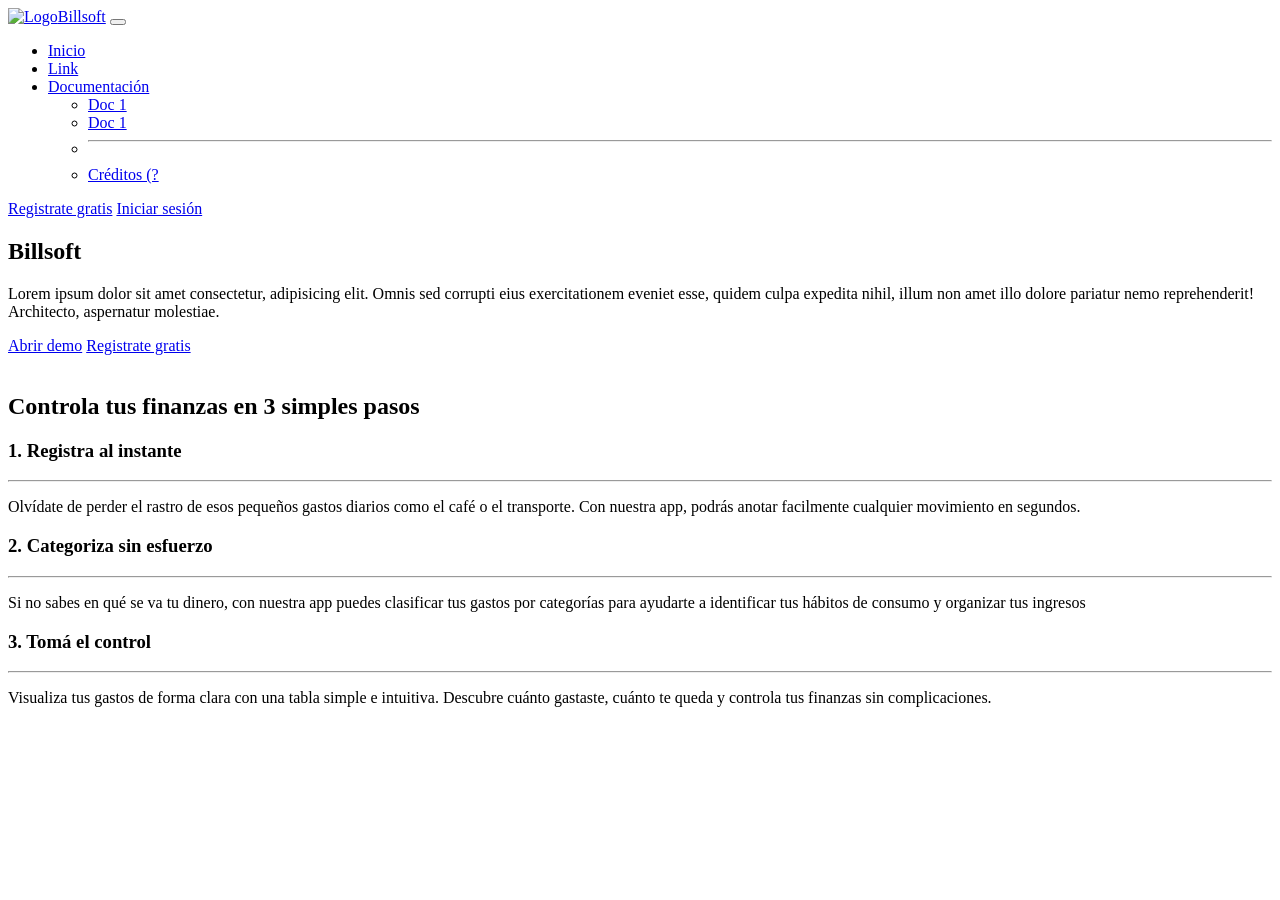
==== index.html @ e189193d "Botones funcionales" ====
<!DOCTYPE html>
<html lang="es">
<head>
    <meta charset="UTF-8">
    <meta name="viewport" content="width=device-width, initial-scale=1.0">
    <title>Inicio | Billsoft</title>

    <!-- Bootstrap 5 | tema lux -->
    <link href="assets/css/lux(BS5_theme)_bootstrap.min.css" rel="stylesheet">
   <!-- CSS custom -->
    <link rel="stylesheet" href="assets/css/styles_main.css">

</head>
<body>

<nav class="navbar navbar-expand-lg bg-body-tertiary shadow fixed-top">
  <div class="container-fluid">
    <a class="navbar-brand" href="#"><img src="assets/img/index/logo.gif" alt="Logo" width="30" height="24" class="d-inline-block align-text-top me-3">Billsoft</a>
    <button class="navbar-toggler" type="button" data-bs-toggle="collapse" data-bs-target="#navbarSupportedContent" aria-controls="navbarSupportedContent" aria-expanded="false" aria-label="Toggle navigation">
      <span class="navbar-toggler-icon"></span>
    </button>
    
    <div class="collapse navbar-collapse" id="navbarSupportedContent">
      <ul class="navbar-nav me-auto mb-2 mb-lg-0">
        <li class="nav-item">
          <a class="nav-link active" aria-current="page" href="#inicio">Inicio</a>
        </li>
        <li class="nav-item">
          <a class="nav-link" href="#">Link</a>
        </li>
        <li class="nav-item dropdown">
          <a class="nav-link dropdown-toggle" href="#" role="button" data-bs-toggle="dropdown" aria-expanded="false">
            Documentación
          </a>
          <ul class="dropdown-menu">
            <li><a class="dropdown-item" href="#">Doc 1</a></li>
            <li><a class="dropdown-item" href="#">Doc 1</a></li>
            <li><hr class="dropdown-divider"></li>
            <li><a class="dropdown-item" href="#">Créditos (?</a></li>
          </ul>
        </li>
      </ul>
      
      <!-- Botones registrarse e iniciar sesion -->
      <div class="d-flex mt-3 mt-lg-0">
        <a class="btn btn-outline-success me-2" type="button" href="seccion/registro.html">Registrate gratis</a>
        <a class="btn btn-sm btn-outline-secondary" type="button" href="seccion/login.html">Iniciar sesión</a>
      </div>
      
    </div>
  </div>
</nav>

<main>
  <section id="inicio" class="hero-section bg-dark text-light pt-5">
    <div class="container-fluid">
  
      <div class="row align-items-center d-flex flex-wrap-reverse pt-5 px-5">
        <div id="texto_hero" class="display-6 col-lg-7 my-5 pe-3 text-lg-start">
            
            <!-- Titulo y descripcion Hero -->
            <h1 class="text-light">Billsoft</h1>
            <p class="fs-4">Lorem ipsum dolor sit amet consectetur, adipisicing elit. Omnis sed corrupti eius exercitationem eveniet esse, quidem culpa expedita nihil, illum non amet illo dolore pariatur nemo reprehenderit! Architecto, aspernatur molestiae.</p>
            
            <!-- Botones call to action -->
            <div id="botones_call2action" class="d-flex flex-wrap justify-content-center justify-content-lg-start gap-3 mt-4">
            <a href="seccion/IngresoGasto.html" class="btn bg-light p-3">Abrir demo</a>
            <a href="seccion/registro.html" class="btn bg-light p-3">Registrate gratis</a>
            </div>
        </div>
        <div id="logo_Billsoft_hero" class="col-12 col-lg-5 d-flex justify-content-center my-5">
        <img class="overflow-hidden"src="assets/img/index/Hug Noelle.gif" alt="">
        </div>
      </div>
    </div>
  </section>

<!-- Tarjetas 3 simplas pasos -->
<section id="3_simples_pasos">
  <div class="container-xxl">
    <div class="row justify-content-center p-3 gy-4">
      <div class="col-12 text-center mt-5">
        <h2>Controla tus finanzas en 3 simples pasos</h2>
      </div>

      <!-- Paso 1 -->
      <div class="col-12 col-sm-6 col-lg-4">
        <div class="card shadow-lg h-100">
          <div class="card-body">
            <h3 class="card-title fs-4">1. Registra al instante</h3>
            <hr class="border-2 mx-4 my-3">
            <p class="card-text px-4">Olvídate de perder el rastro de esos pequeños gastos diarios como el café o el transporte.
              Con nuestra app, podrás anotar facilmente cualquier movimiento en segundos.</p>
          </div>
        </div>
      </div>

      <!-- Paso 2 -->
      <div class="col-12 col-sm-6 col-lg-4">
        <div class="card shadow-lg h-100">
          <div class="card-body">
            <h3 class="card-title fs-4">2. Categoriza sin esfuerzo</h3>
            <hr class="border-2 mx-4 my-3">
            <p class="card-text px-4">Si no sabes en qué se va tu dinero, con nuestra app puedes clasificar tus gastos por
              categorías para ayudarte a identificar tus hábitos de consumo y organizar tus ingresos</p>
          </div>
        </div>
      </div>

      <!-- Paso 3 -->
      <div class="col-12 col-sm-6 col-lg-4">
        <div class="card shadow-lg h-100">
          <div class="card-body">
            <h3 class="card-title fs-4">3. Tomá el control</h3>
            <hr class="border-2 mx-4 my-3">
            <p class="card-text px-4">Visualiza tus gastos de forma clara con una tabla simple e intuitiva. 
              Descubre cuánto gastaste, cuánto te queda y controla tus finanzas sin complicaciones.</p>
          </div>
        </div>
      </div>

    </div>
  </div>
</section>

</main>
<script src="https://cdn.jsdelivr.net/npm/bootstrap@5.3.8/dist/js/bootstrap.bundle.min.js" integrity="sha384-FKyoEForCGlyvwx9Hj09JcYn3nv7wiPVlz7YYwJrWVcXK/BmnVDxM+D2scQbITxI" crossorigin="anonymous"></script>
</body>
</html>
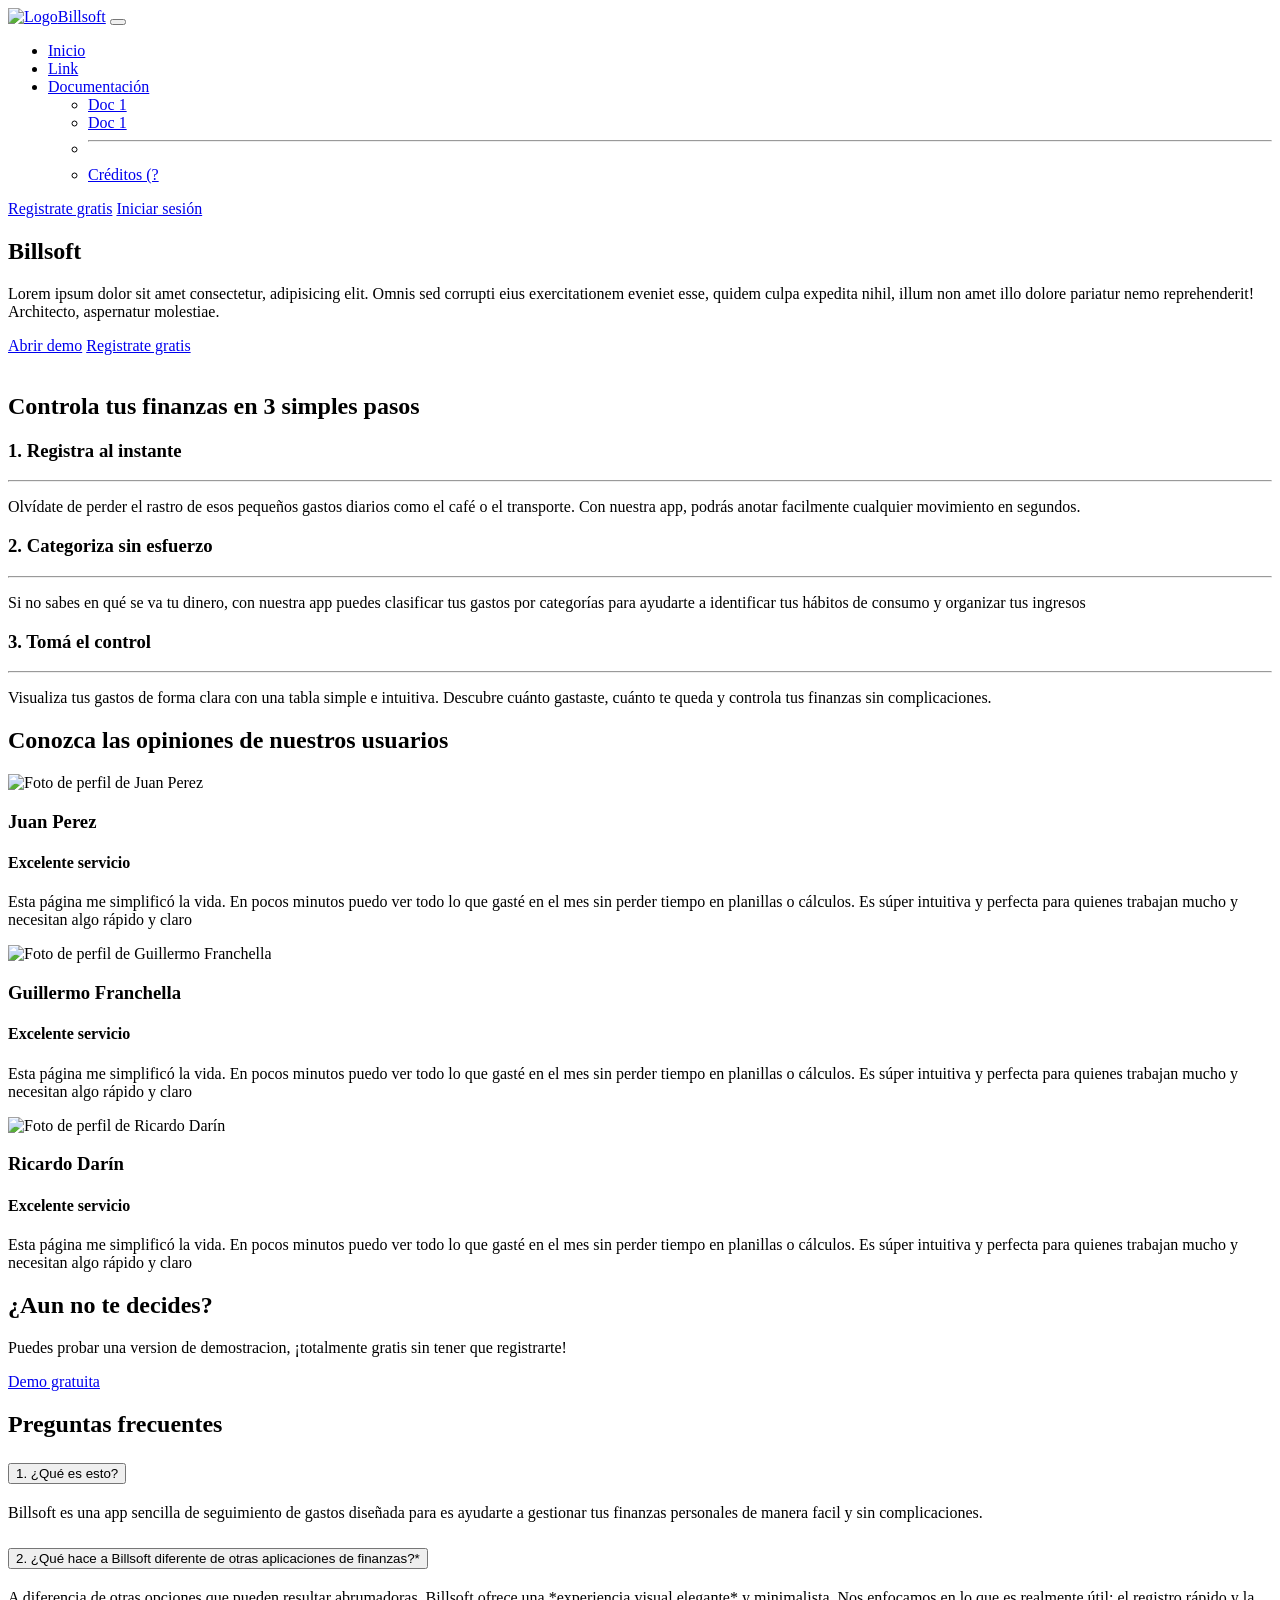
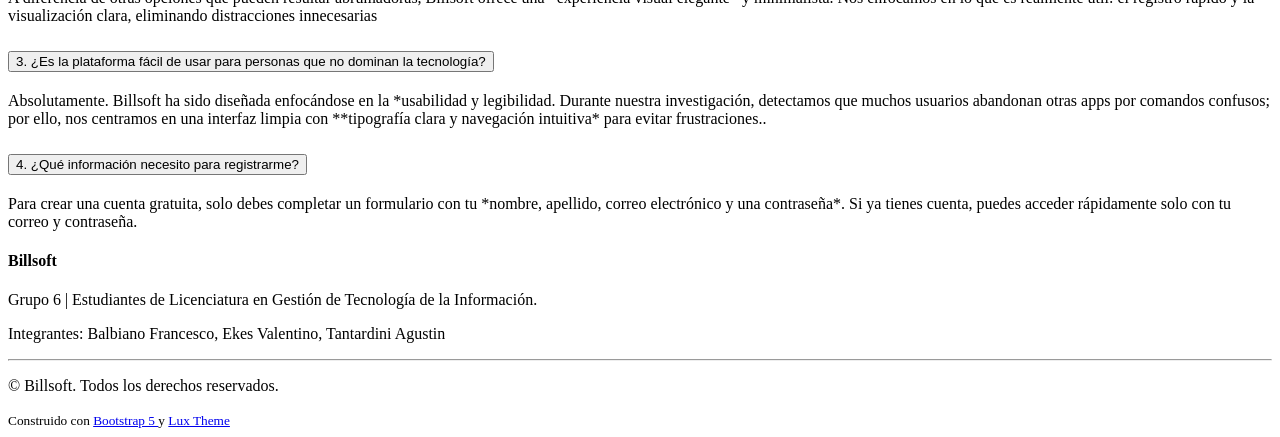
==== commit ef563caf: "faq y footer" ====
--- a/index.html
+++ b/index.html
@@ -13,13 +13,13 @@
 </head>
 <body>
 
-<nav class="navbar navbar-expand-lg bg-body-tertiary shadow fixed-top">
+<nav class="navbar navbar-expand-lg py-2 bg-body-tertiary shadow fixed-top bg-dark" data-bs-theme="dark">
   <div class="container-fluid">
-    <a class="navbar-brand" href="#"><img src="assets/img/index/logo.gif" alt="Logo" width="30" height="24" class="d-inline-block align-text-top me-3">Billsoft</a>
+    <a class="navbar-brand d-flex align-items-center" href="#"><img src="assets/img/index/logo.svg" alt="Logo" width="50" height="50" class="d-inline-block align-text-top me-3">Billsoft</a>
+
     <button class="navbar-toggler" type="button" data-bs-toggle="collapse" data-bs-target="#navbarSupportedContent" aria-controls="navbarSupportedContent" aria-expanded="false" aria-label="Toggle navigation">
       <span class="navbar-toggler-icon"></span>
     </button>
-    
     <div class="collapse navbar-collapse" id="navbarSupportedContent">
       <ul class="navbar-nav me-auto mb-2 mb-lg-0">
         <li class="nav-item">
@@ -69,7 +69,7 @@
             </div>
         </div>
         <div id="logo_Billsoft_hero" class="col-12 col-lg-5 d-flex justify-content-center my-5">
-        <img class="overflow-hidden"src="assets/img/index/Hug Noelle.gif" alt="">
+        <img class="overflow-hidden" style="width: 300px; max-width: 100%;"src="assets/img/index/logo.svg" alt="">
         </div>
       </div>
     </div>
@@ -123,7 +123,249 @@
   </div>
 </section>
 
+<!-- RESEÑAS -->
+<section id="reseñas">
+<div
+  class="container-fluid my-5"
+>
+ <div class="row mb-4">
+    <div class="col-12 text-center">
+      <h2>Conozca las opiniones de nuestros usuarios</h2>
+    </div>
+  </div>
+    
+  <div class="row g-4 justify-content-center">
+
+
+    <article class="col-12 col-sm-4 col-lg-3">
+      <div class="card shadow h-100">
+      <header class="card-header d-flex align-items-center">
+        <img class="card-img overflow-hidden rounded-circle" style="width: 4rem;" src="assets/img/index/reviews/juan_perez.avif" alt="Foto de perfil de Juan Perez">
+        
+        <div class="d-flex flex-column ms-3">
+        <h3 class="fs-4 fw-bold ">Juan Perez</h3>
+        <span class="d-flex gap-1"><i class="bi bi-star-fill"></i><i class="bi bi-star-fill"></i><i class="bi bi-star-fill"></i><i class="bi bi-star-fill"></i><i class="bi bi-star-fill"></i></span>
+        </div>
+      </header>
+      <div class="card-body">
+        <h4 class="card-title">Excelente servicio</h4>
+        <p class="card-text">Esta página me simplificó la vida. En pocos minutos puedo ver todo lo que gasté
+           en el mes sin perder tiempo en planillas o cálculos. Es súper intuitiva y perfecta para quienes trabajan mucho y 
+           necesitan algo rápido y claro
+        </p>
+      </div>
+      </div>
+    </article>
+
+    <article class="col-12 col-sm-4 col-lg-3">
+      <div class="card shadow h-100">
+      <header class="card-header d-flex align-items-center">
+        <img class="card-img overflow-hidden rounded-circle" style="width: 4rem;" src="assets/img/index/reviews/guillermo_franchella.avif" alt="Foto de perfil de Guillermo Franchella">
+        
+        <div class="d-flex flex-column ms-3">
+        <h3 class="fs-4 fw-bold ">Guillermo Franchella</h3>
+        <span class="d-flex gap-1"><i class="bi bi-star-fill"></i><i class="bi bi-star-fill"></i><i class="bi bi-star-fill"></i><i class="bi bi-star-fill"></i><i class="bi bi-star-fill"></i></span>
+        </div>
+      </header>
+      <div class="card-body">
+        <h4 class="card-title">Excelente servicio</h4>
+        <p class="card-text">Esta página me simplificó la vida. En pocos minutos puedo ver todo lo que gasté
+           en el mes sin perder tiempo en planillas o cálculos. Es súper intuitiva y perfecta para quienes trabajan mucho y 
+           necesitan algo rápido y claro
+        </p>
+      </div>
+      </div>
+    </article>
+
+    <article class="col-12 col-sm-4 col-lg-3">
+      <div class="card shadow h-100">
+      <header class="card-header d-flex align-items-center">
+        <img class="card-img overflow-hidden rounded-circle" style="width: 4rem;" src="assets/img/index/reviews/ricardo_darin.avif" alt="Foto de perfil de Ricardo Darín">
+        
+        <div class="d-flex flex-column ms-3">
+        <h3 class="fs-4 fw-bold ">Ricardo Darín</h3>
+        <span class="d-flex gap-1"><i class="bi bi-star-fill"></i><i class="bi bi-star-fill"></i><i class="bi bi-star-fill"></i><i class="bi bi-star-fill"></i><i class="bi bi-star-fill"></i></span>
+        </div>
+      </header>
+      <div class="card-body">
+        <h4 class="card-title">Excelente servicio</h4>
+        <p class="card-text">Esta página me simplificó la vida. En pocos minutos puedo ver todo lo que gasté
+           en el mes sin perder tiempo en planillas o cálculos. Es súper intuitiva y perfecta para quienes trabajan mucho y 
+           necesitan algo rápido y claro
+        </p>
+      </div>
+      </div>
+    </article>
+  </div>
+  </div>
+</div>
+</section>
+
+<section id="indeciso">
+  <div
+    class="container-fluid bg-danger p-5"
+  >
+    <div
+      class="row justify-content-center align-items-center g-2 px-5"
+    >
+      <div class="col-12 col-sm-7 text-center text-sm-start">
+      <h2>¿Aun no te decides?</h2>
+      <p>Puedes probar una version de demostracion, ¡totalmente gratis sin tener que registrarte!</p>
+      </div>
+      
+      <div class="col-12 col-sm-5 d-flex justify-content-sm-end justify-content-center">
+        <a class="btn bg-body-tertiary p-4 fs-3" href="seccion/IngresoGasto.html">Demo gratuita</a>
+      </div>
+    </div>
+    
+  </div>
+</section>
+
+<!-- FAQ -->
+<section id="faq">
+<div class="container-xxl py-4">
+
+  <div class="row mb-4">
+  <div class="col-12">
+  <h2 class="mb-2">Preguntas frecuentes</h2>
+  <div class="col-12">
+
+  <div class="p-4 card shadow contenido-index">
+  
+    <div class="accordion shadow-sm">
+      
+      <!-- Pregunta 1 -->
+      <div class="accordion-item">
+        <h2 class="accordion-header">
+          <button class="accordion-button collapsed" type="button" data-bs-toggle="collapse" data-bs-target="#collapse1" aria-expanded="false" aria-controls="collapse1">
+          1. ¿Qué es esto?
+        </button>
+       </h2>
+    <div id="collapse1" class="accordion-collapse collapse" data-bs-parent="#accordionExample">
+      <div class="accordion-body">
+      <P>Billsoft es una app sencilla de seguimiento de gastos diseñada para  es ayudarte a gestionar tus finanzas personales 
+        de manera facil y sin complicaciones.</P>
+      </div>
+        </div>
+      </div>
+
+      <!-- Pregunta 2 -->
+      <div class="accordion-item">
+        <h2 class="accordion-header">
+          <button class="accordion-button collapsed" type="button" data-bs-toggle="collapse" data-bs-target="#collapse2" aria-expanded="false" aria-controls="collapse2">
+          2. ¿Qué hace a Billsoft diferente de otras aplicaciones de finanzas?*
+        </button>
+       </h2>
+    <div id="collapse2" class="accordion-collapse collapse" data-bs-parent="#accordionExample">
+      <div class="accordion-body">
+      <P>A diferencia de otras opciones que pueden resultar abrumadoras, Billsoft ofrece una 
+        *experiencia visual elegante* y minimalista. Nos enfocamos en lo que es realmente útil: el registro rápido y 
+        la visualización clara, eliminando distracciones innecesarias</P>
+      </div>
+        </div>
+      </div>
+
+      <!-- Pregunta 3 -->
+      <div class="accordion-item">
+        <h2 class="accordion-header">
+          <button class="accordion-button collapsed" type="button" data-bs-toggle="collapse" data-bs-target="#collapse3" aria-expanded="false" aria-controls="collapse3">
+          3. ¿Es la plataforma fácil de usar para personas que no dominan la tecnología?
+        </button>
+       </h2>
+    <div id="collapse3" class="accordion-collapse collapse" data-bs-parent="#accordionExample">
+      <div class="accordion-body">
+      <P>Absolutamente. Billsoft ha sido diseñada enfocándose en la *usabilidad y legibilidad. Durante nuestra investigación, 
+        detectamos que muchos usuarios abandonan otras apps por comandos confusos; por ello, nos centramos en una interfaz limpia con 
+        **tipografía clara y navegación intuitiva* para evitar frustraciones..</P>
+      </div>
+        </div>
+      </div>
+
+      <!-- Pregunta 4 -->
+      <div class="accordion-item">
+        <h2 class="accordion-header">
+          <button class="accordion-button collapsed" type="button" data-bs-toggle="collapse" data-bs-target="#collapse4" aria-expanded="false" aria-controls="collapse4">
+          4. ¿Qué información necesito para registrarme?
+        </button>
+       </h2>
+    <div id="collapse4" class="accordion-collapse collapse" data-bs-parent="#accordionExample">
+      <div class="accordion-body">
+      <P>Para crear una cuenta gratuita, solo debes completar un formulario con tu *nombre, apellido, correo electrónico y una contraseña*. 
+        Si ya tienes cuenta, puedes acceder rápidamente solo con tu correo y contraseña.</P>
+      </div>
+        </div>
+      </div>
+
+        </div>
+      </div>
+    </div>
+        </div>
+    </div>
+</div>
+</section>
+
 </main>
+
+<!-- FOOTER -->
+<footer class="footer bg-primary text-white py-5">
+    <div class="container-xxl">
+        <div class="row gy-4">
+            <div class="col-12">
+                <h4 class="fw-bold text-white mb-2">Billsoft</h4>
+                <p class="opacity-75 mb-0">
+                    Grupo 6 | Estudiantes de Licenciatura en Gestión de Tecnología de la Información.
+                </p>
+                <p class="opacity-75 mb-3">
+                    Integrantes: Balbiano Francesco, Ekes Valentino, Tantardini Agustin
+                </p>
+                <div class="d-flex gap-2">
+                    <a href="https://github.com/Mbalbiano/billsoft.github.io"
+                      class="btn footer-social-btn fs-3 p-1"
+                      target="_blank"
+                      aria-label="GitHub (abre en nueva pestaña)">
+                      <i class="bi bi-github" aria-hidden="true"></i>
+                    </a>
+                    <a href="https://getbootstrap.com/"
+                      class="btn footer-social-btn fs-3 p-1"
+                      target="_blank"
+                      aria-label="Bootstrap (abre en nueva pestaña)">
+                      <i class="bi bi-bootstrap-fill" aria-hidden="true"></i>
+                    </a>
+                    </a>
+                    <a href="https://animate.style/"
+                      class="btn footer-social-btn fs-3 p-1"
+                      target="_blank"
+                      aria-label="Animate.css (abre en nueva pestaña)">
+                      <i class="bi bi-diamond-fill" aria-hidden="true"></i>
+                  </a>
+                </div>
+            </div>
+        </div>
+        <!-- Línea divisoria y copyright -->
+        <hr class="border-1 opacity-25 my-4">
+        <div class="row align-items-center">
+            <div class="col-12 col-md-6 text-center text-md-start mb-2 mb-md-0">
+                <p class="opacity-75">
+                    © Billsoft. Todos los derechos reservados.
+                </p>
+            </div>
+            <div class="col-12 col-md-6 text-center text-md-end">
+                <small class="opacity-75">
+                    Construido con
+                    <a href="https://getbootstrap.com" class="text-success text-decoration-none fw-semibold"
+                       target="_blank">
+                       Bootstrap 5
+                    </a>
+                    y
+                    <a href="https://bootswatch.com/lux/" class="text-success text-decoration-none fw-semibold"
+                       target="_blank">
+                       Lux Theme
+                    </a>
+                </small>
+            </div>
+          </div>
+    </div>
+</footer>
 <script src="https://cdn.jsdelivr.net/npm/bootstrap@5.3.8/dist/js/bootstrap.bundle.min.js" integrity="sha384-FKyoEForCGlyvwx9Hj09JcYn3nv7wiPVlz7YYwJrWVcXK/BmnVDxM+D2scQbITxI" crossorigin="anonymous"></script>
 </body>
 </html>
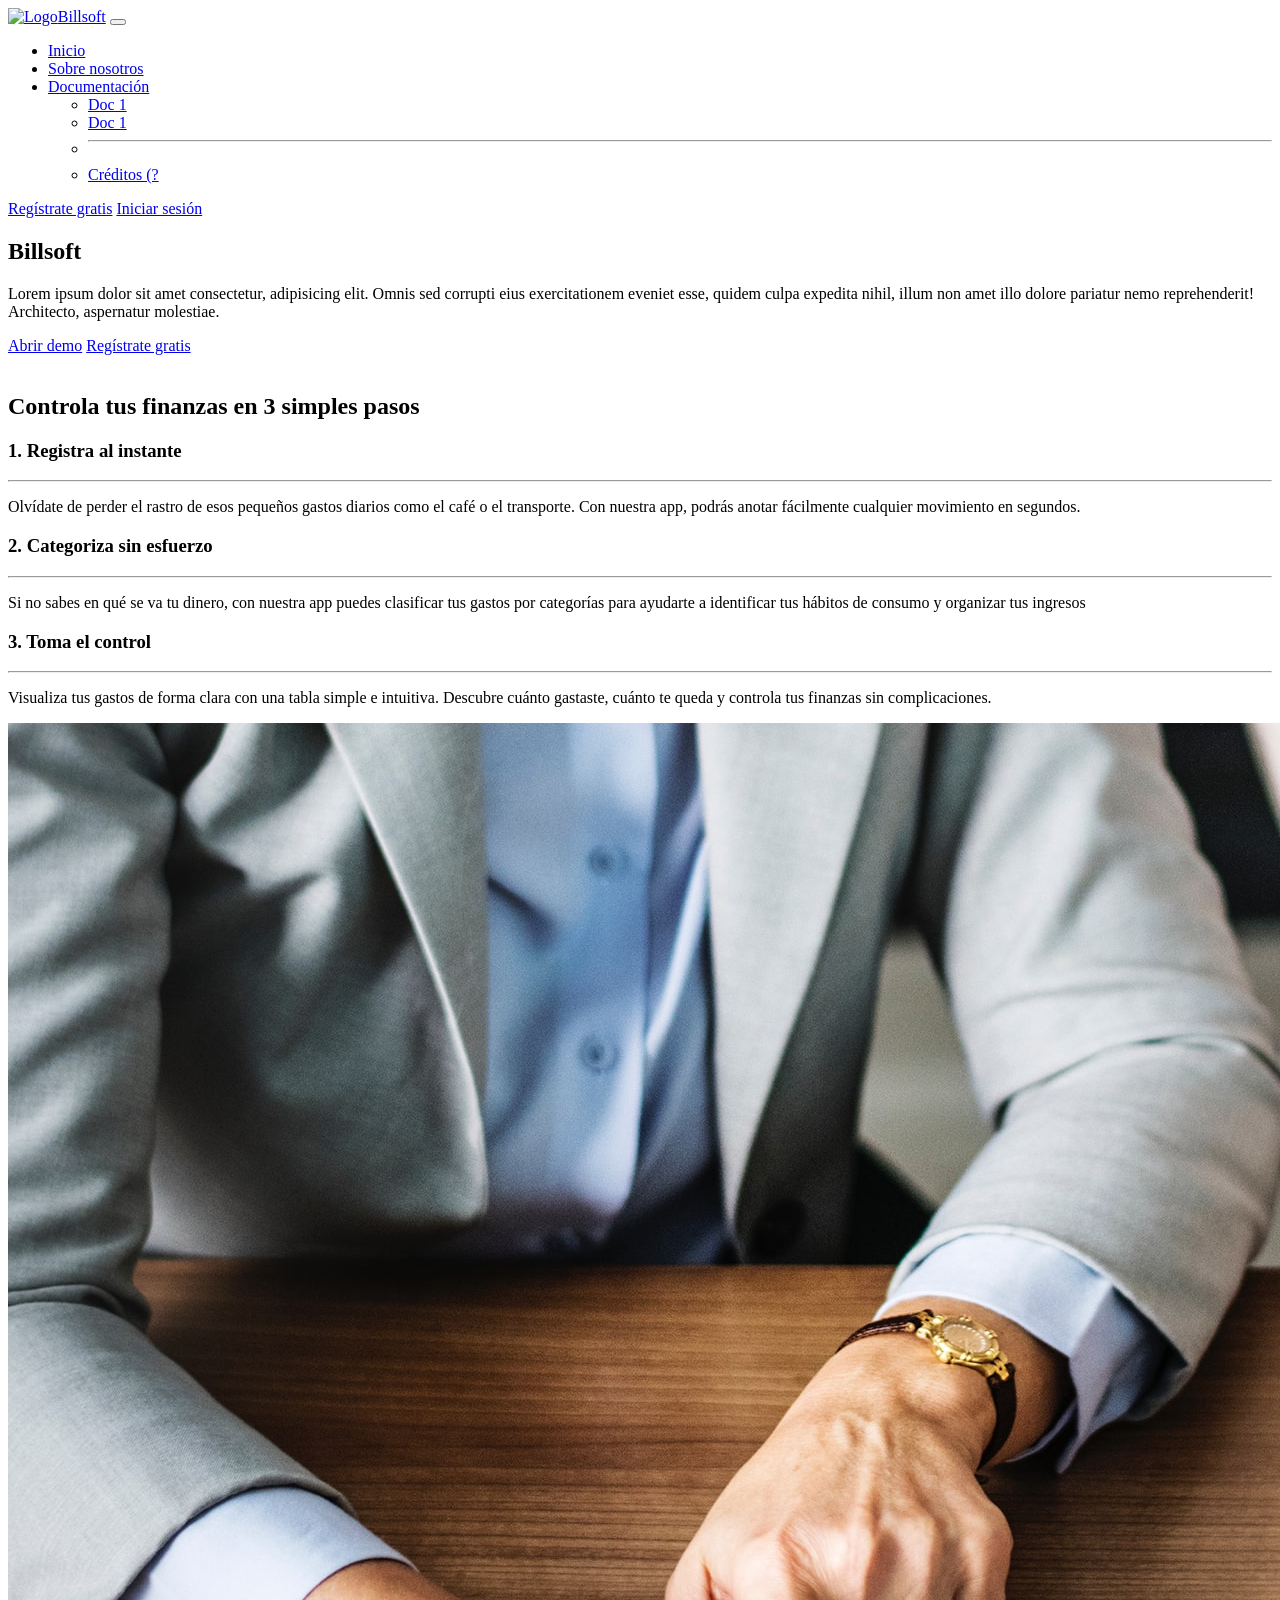
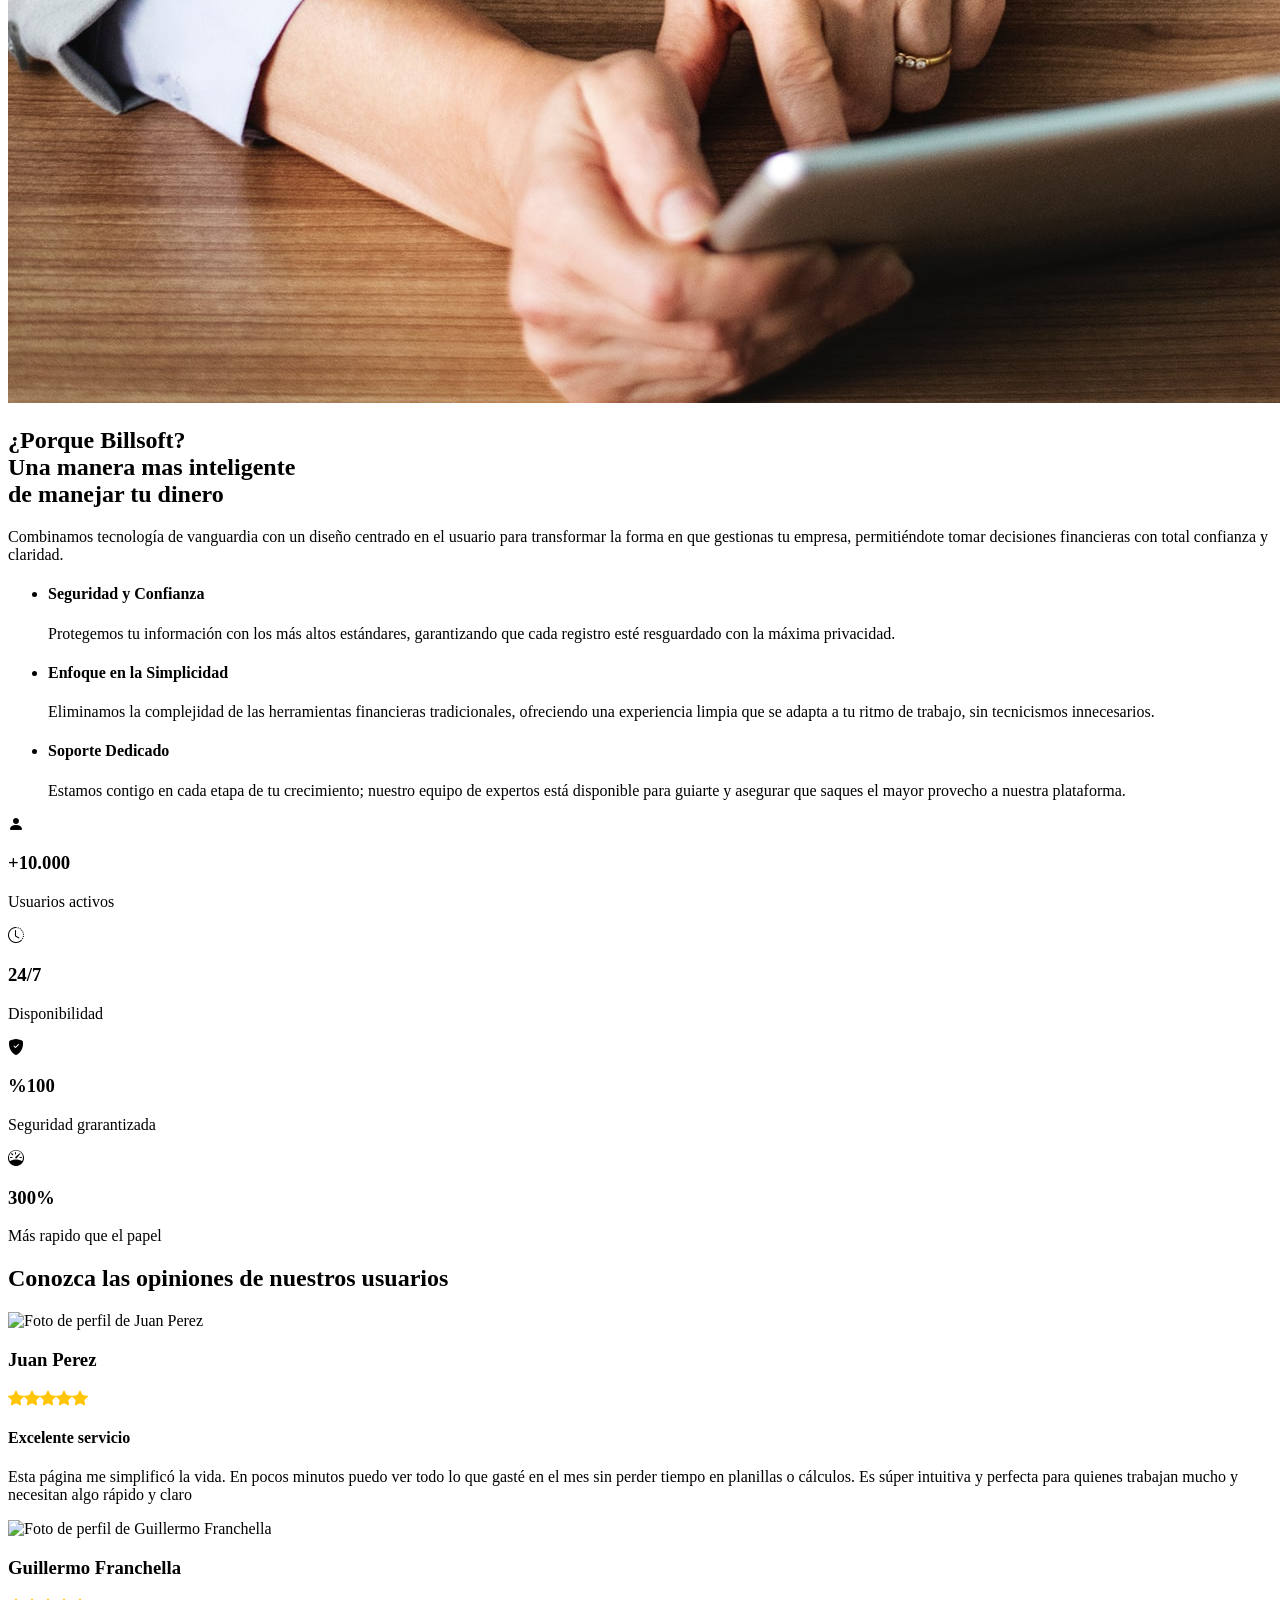
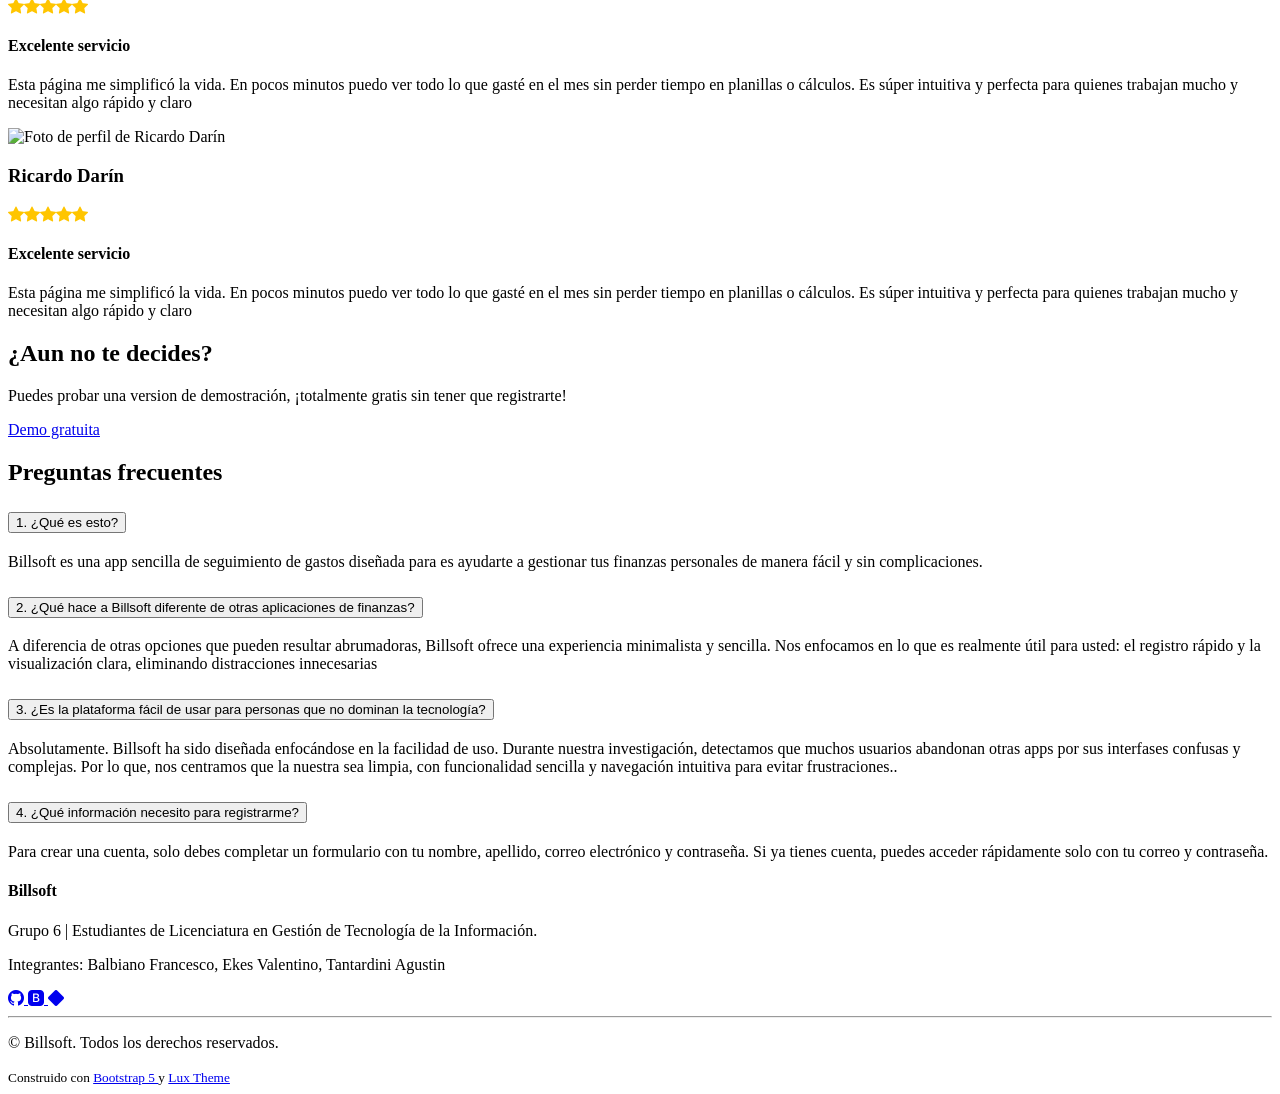
==== commit 464c5714: "secciones faltantes del index" ====
--- a/index.html
+++ b/index.html
@@ -26,7 +26,7 @@
           <a class="nav-link active" aria-current="page" href="#inicio">Inicio</a>
         </li>
         <li class="nav-item">
-          <a class="nav-link" href="#">Link</a>
+          <a class="nav-link" href="#">Sobre nosotros</a>
         </li>
         <li class="nav-item dropdown">
           <a class="nav-link dropdown-toggle" href="#" role="button" data-bs-toggle="dropdown" aria-expanded="false">
@@ -43,7 +43,7 @@
       
       <!-- Botones registrarse e iniciar sesion -->
       <div class="d-flex mt-3 mt-lg-0">
-        <a class="btn btn-outline-success me-2" type="button" href="seccion/registro.html">Registrate gratis</a>
+        <a class="btn btn-outline-success me-2" type="button" href="seccion/registro.html">Regístrate gratis</a>
         <a class="btn btn-sm btn-outline-secondary" type="button" href="seccion/login.html">Iniciar sesión</a>
       </div>
       
@@ -58,14 +58,14 @@
       <div class="row align-items-center d-flex flex-wrap-reverse pt-5 px-5">
         <div id="texto_hero" class="display-6 col-lg-7 my-5 pe-3 text-lg-start">
             
-            <!-- Titulo y descripcion Hero -->
+            <!-- Titulo y descripción Hero -->
             <h1 class="text-light">Billsoft</h1>
             <p class="fs-4">Lorem ipsum dolor sit amet consectetur, adipisicing elit. Omnis sed corrupti eius exercitationem eveniet esse, quidem culpa expedita nihil, illum non amet illo dolore pariatur nemo reprehenderit! Architecto, aspernatur molestiae.</p>
             
             <!-- Botones call to action -->
             <div id="botones_call2action" class="d-flex flex-wrap justify-content-center justify-content-lg-start gap-3 mt-4">
             <a href="seccion/IngresoGasto.html" class="btn bg-light p-3">Abrir demo</a>
-            <a href="seccion/registro.html" class="btn bg-light p-3">Registrate gratis</a>
+            <a href="seccion/registro.html" class="btn bg-light p-3">Regístrate gratis</a>
             </div>
         </div>
         <div id="logo_Billsoft_hero" class="col-12 col-lg-5 d-flex justify-content-center my-5">
@@ -90,7 +90,7 @@
             <h3 class="card-title fs-4">1. Registra al instante</h3>
             <hr class="border-2 mx-4 my-3">
             <p class="card-text px-4">Olvídate de perder el rastro de esos pequeños gastos diarios como el café o el transporte.
-              Con nuestra app, podrás anotar facilmente cualquier movimiento en segundos.</p>
+              Con nuestra app, podrás anotar fácilmente cualquier movimiento en segundos.</p>
           </div>
         </div>
       </div>
@@ -111,7 +111,7 @@
       <div class="col-12 col-sm-6 col-lg-4">
         <div class="card shadow-lg h-100">
           <div class="card-body">
-            <h3 class="card-title fs-4">3. Tomá el control</h3>
+            <h3 class="card-title fs-4">3. Toma el control</h3>
             <hr class="border-2 mx-4 my-3">
             <p class="card-text px-4">Visualiza tus gastos de forma clara con una tabla simple e intuitiva. 
               Descubre cuánto gastaste, cuánto te queda y controla tus finanzas sin complicaciones.</p>
@@ -122,6 +122,96 @@
     </div>
   </div>
 </section>
+
+<!-- ¿Porque Billsoft? -->
+<section id="porque_billsoft">
+<div
+  class="container-xxl">
+  <div
+    class="row justify-content-center g-5 my-5"
+  >
+  <div class="col-4 d-flex justify-content-center"><img class="overflow-hidden h-100" src="assets/img/index/porque_bs.jpg" alt=""></div>
+
+  <div class="col-6">
+    <div>
+    <h2>¿Porque Billsoft? <br> <strong>Una manera mas inteligente <br> de manejar tu dinero</strong></h2>
+    <p>Combinamos tecnología de vanguardia con un diseño centrado en el usuario para transformar la forma en que gestionas tu empresa, 
+      permitiéndote tomar decisiones financieras con total confianza y claridad.</p>
+    </div>
+
+    <div>
+      <ul>
+        <li>
+          <h4>Seguridad y Confianza</h4>
+          <p>Protegemos tu información con los más altos estándares, garantizando que cada registro esté resguardado con la máxima privacidad.</p>
+        </li>
+        <li>
+          <h4>Enfoque en la Simplicidad</h4>
+          <p>Eliminamos la complejidad de las herramientas financieras tradicionales, 
+            ofreciendo una experiencia limpia que se adapta a tu ritmo de trabajo, sin tecnicismos innecesarios.</p>
+        </li>
+        <li>
+          <h4>Soporte Dedicado</h4>
+          <p>Estamos contigo en cada etapa de tu crecimiento; nuestro equipo de expertos está disponible para guiarte y 
+            asegurar que saques el mayor provecho a nuestra plataforma.</p>
+        </li>
+      </ul>
+    </div>
+  </div>
+
+</div>
+</div>
+</section>
+
+<section id="estadisticas">
+  <div
+    class="container-fluid"
+  >
+<div
+      class="row justify-content-center align-items-center bg-warning g-2"
+    >
+    <!-- 1 | Users activos -->
+        
+        <div id="stat1" class="col-12 col-sm-6 col-lg-3 my-3 text-center border-end">
+          <div><i class="bi bi-person-fill fs-1"></i></div>
+          <div>
+          <h3>+10.000</h3>
+          <p>Usuarios activos</p>
+          </div>
+        </div>
+
+      <!-- 2 | Disponibilidad -->
+        <div id="stat1" class="col-12 col-sm-6 col-lg-3 my-3 text-center border-end">
+          <div><i class="bi bi-clock-history fs-1"></i></div>
+          <div>
+          <h3>24/7</h3>
+          <p>Disponibilidad</p>
+          </div>
+        </div>
+
+    <!-- 3 |  -->
+        <div id="stat1" class="col-12 col-sm-6 col-lg-3 my-3 text-center border-end">
+          <div><i class="bi bi-shield-fill-check fs-1"></i></div>
+          <div>
+          <h3>%100</h3>
+          <p>Seguridad grarantizada</p>
+          </div>
+          </div>
+        
+
+    <!-- 1 | Users activos -->
+        <div id="stat1" class="col-12 col-sm-6 col-lg-3 my-3 text-center border-end">
+          <div><i class="bi bi-speedometer fs-1"></i></div>
+          <div>
+          <h3>300%</h3>
+          <p>Más rapido que el papel</p>
+          </div>
+        </div>
+  </div>
+  </div>
+
+</section>
+
 
 <!-- RESEÑAS -->
 <section id="reseñas">
@@ -210,7 +300,7 @@
     >
       <div class="col-12 col-sm-7 text-center text-sm-start">
       <h2>¿Aun no te decides?</h2>
-      <p>Puedes probar una version de demostracion, ¡totalmente gratis sin tener que registrarte!</p>
+      <p>Puedes probar una version de demostración, ¡totalmente gratis sin tener que registrarte!</p>
       </div>
       
       <div class="col-12 col-sm-5 d-flex justify-content-sm-end justify-content-center">
@@ -244,7 +334,7 @@
     <div id="collapse1" class="accordion-collapse collapse" data-bs-parent="#accordionExample">
       <div class="accordion-body">
       <P>Billsoft es una app sencilla de seguimiento de gastos diseñada para  es ayudarte a gestionar tus finanzas personales 
-        de manera facil y sin complicaciones.</P>
+        de manera fácil y sin complicaciones.</P>
       </div>
         </div>
       </div>
@@ -253,13 +343,13 @@
       <div class="accordion-item">
         <h2 class="accordion-header">
           <button class="accordion-button collapsed" type="button" data-bs-toggle="collapse" data-bs-target="#collapse2" aria-expanded="false" aria-controls="collapse2">
-          2. ¿Qué hace a Billsoft diferente de otras aplicaciones de finanzas?*
+          2. ¿Qué hace a Billsoft diferente de otras aplicaciones de finanzas?
         </button>
        </h2>
     <div id="collapse2" class="accordion-collapse collapse" data-bs-parent="#accordionExample">
       <div class="accordion-body">
       <P>A diferencia de otras opciones que pueden resultar abrumadoras, Billsoft ofrece una 
-        *experiencia visual elegante* y minimalista. Nos enfocamos en lo que es realmente útil: el registro rápido y 
+        experiencia minimalista y sencilla. Nos enfocamos en lo que es realmente útil para usted: el registro rápido y 
         la visualización clara, eliminando distracciones innecesarias</P>
       </div>
         </div>
@@ -274,9 +364,9 @@
        </h2>
     <div id="collapse3" class="accordion-collapse collapse" data-bs-parent="#accordionExample">
       <div class="accordion-body">
-      <P>Absolutamente. Billsoft ha sido diseñada enfocándose en la *usabilidad y legibilidad. Durante nuestra investigación, 
-        detectamos que muchos usuarios abandonan otras apps por comandos confusos; por ello, nos centramos en una interfaz limpia con 
-        **tipografía clara y navegación intuitiva* para evitar frustraciones..</P>
+      <P>Absolutamente. Billsoft ha sido diseñada enfocándose en la facilidad de uso. Durante nuestra investigación, 
+        detectamos que muchos usuarios abandonan otras apps por sus interfases confusas y complejas. Por lo que, nos centramos que la nuestra sea limpia, con 
+        funcionalidad sencilla y navegación intuitiva para evitar frustraciones..</P>
       </div>
         </div>
       </div>
@@ -290,7 +380,7 @@
        </h2>
     <div id="collapse4" class="accordion-collapse collapse" data-bs-parent="#accordionExample">
       <div class="accordion-body">
-      <P>Para crear una cuenta gratuita, solo debes completar un formulario con tu *nombre, apellido, correo electrónico y una contraseña*. 
+      <P>Para crear una cuenta, solo debes completar un formulario con tu nombre, apellido, correo electrónico y contraseña. 
         Si ya tienes cuenta, puedes acceder rápidamente solo con tu correo y contraseña.</P>
       </div>
         </div>
--- a/assets/css/styles_main.css
+++ b/assets/css/styles_main.css
@@ -0,0 +1,9 @@
+@import url("https://cdn.jsdelivr.net/npm/bootstrap-icons@1.13.1/font/bootstrap-icons.min.css"); /* Iconos ce bootstrap */
+/* Iba a usar nerdfonts pero termine encontrando que estos iconos son mas adecuados ↑ */
+
+.bi-star-fill {
+    color: #FFC500;
+}
+
+/* ANIMACIONES */
+/* Libreria usada: "Animate.css" (https://github.com/animate-css/animate.css) */
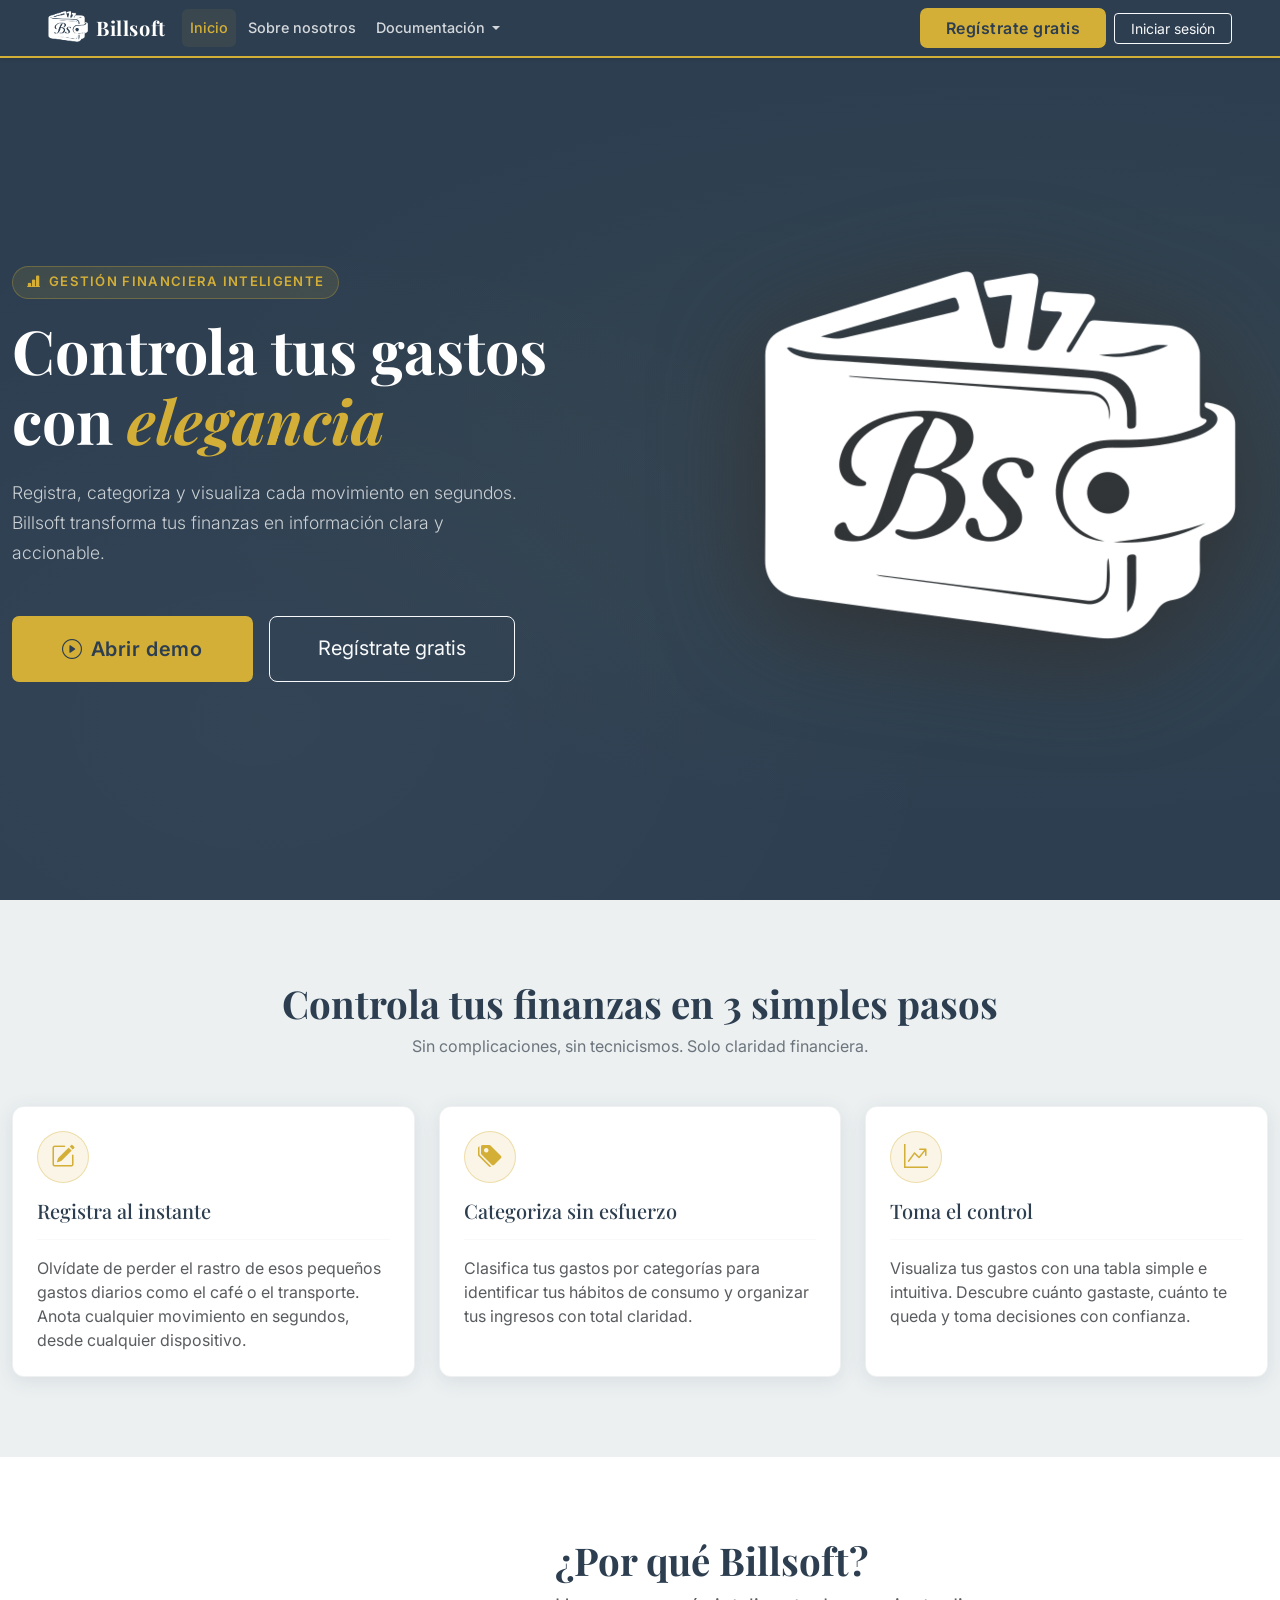
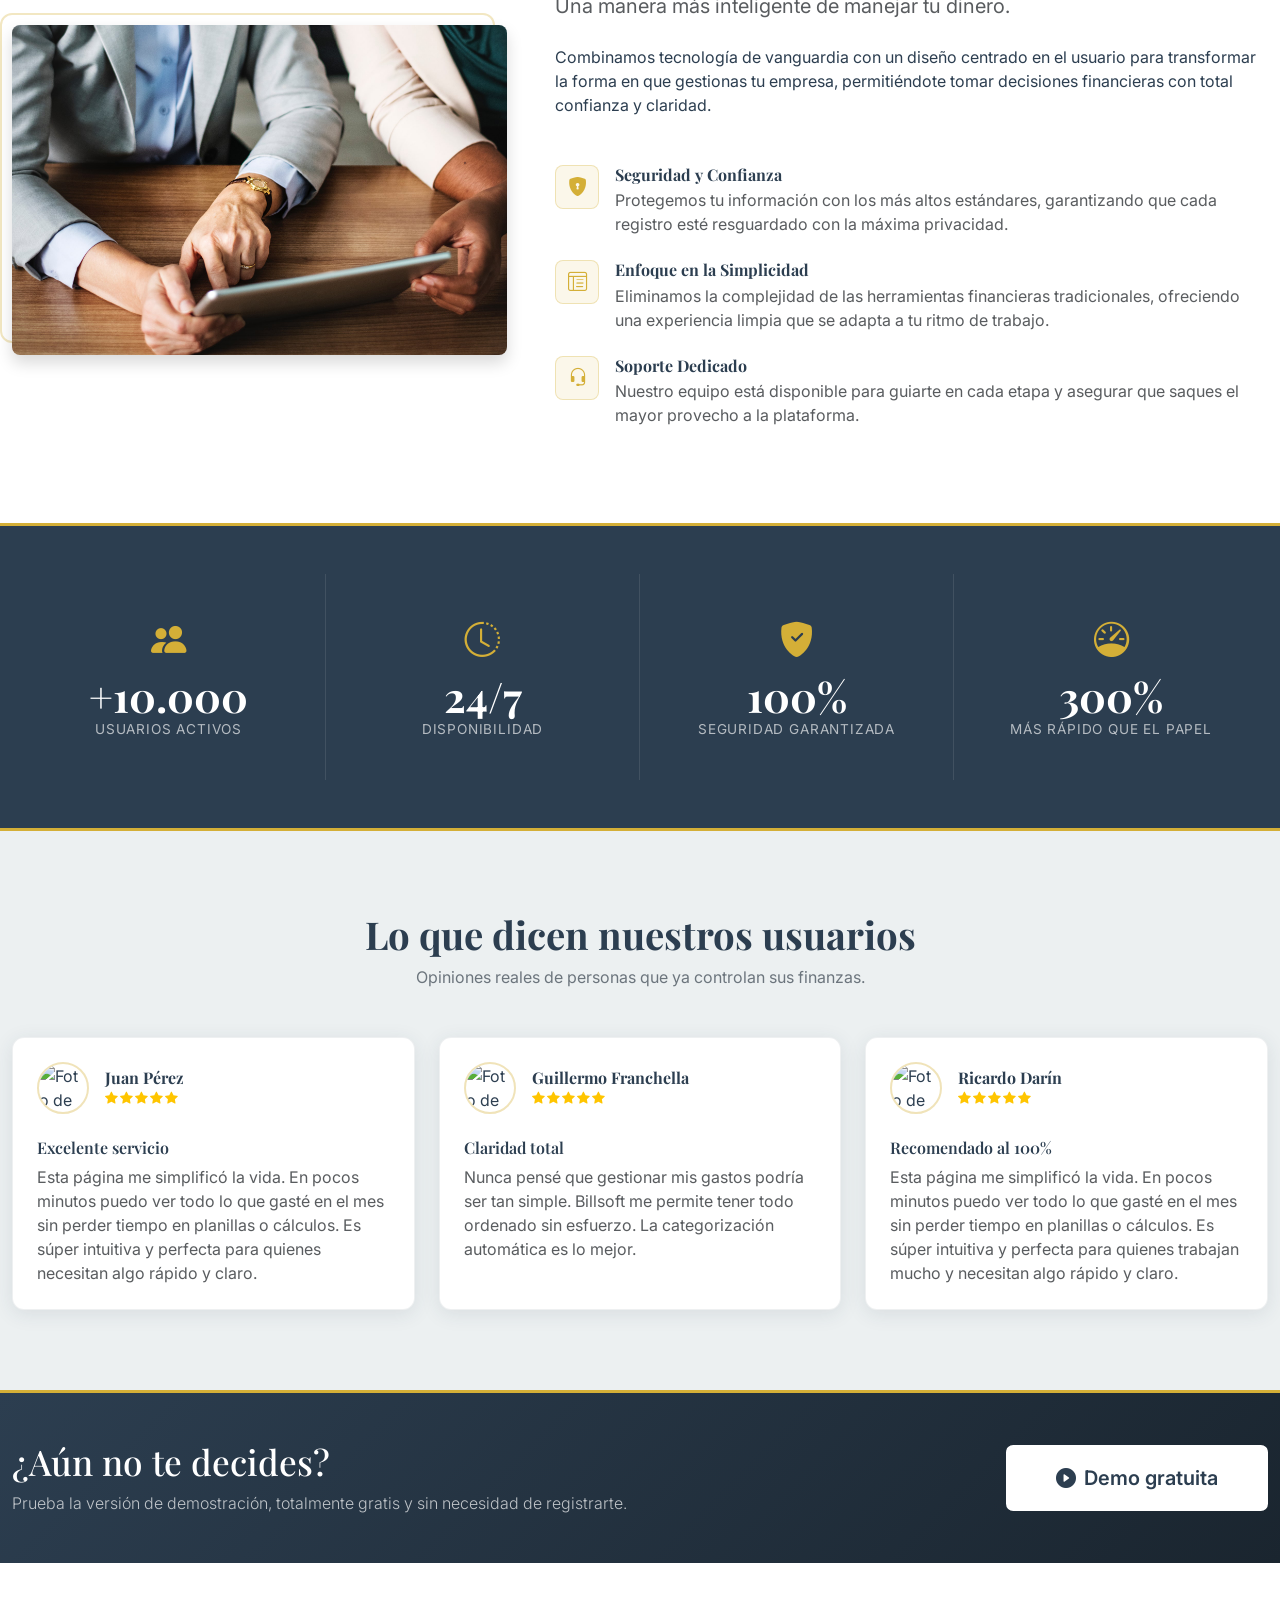
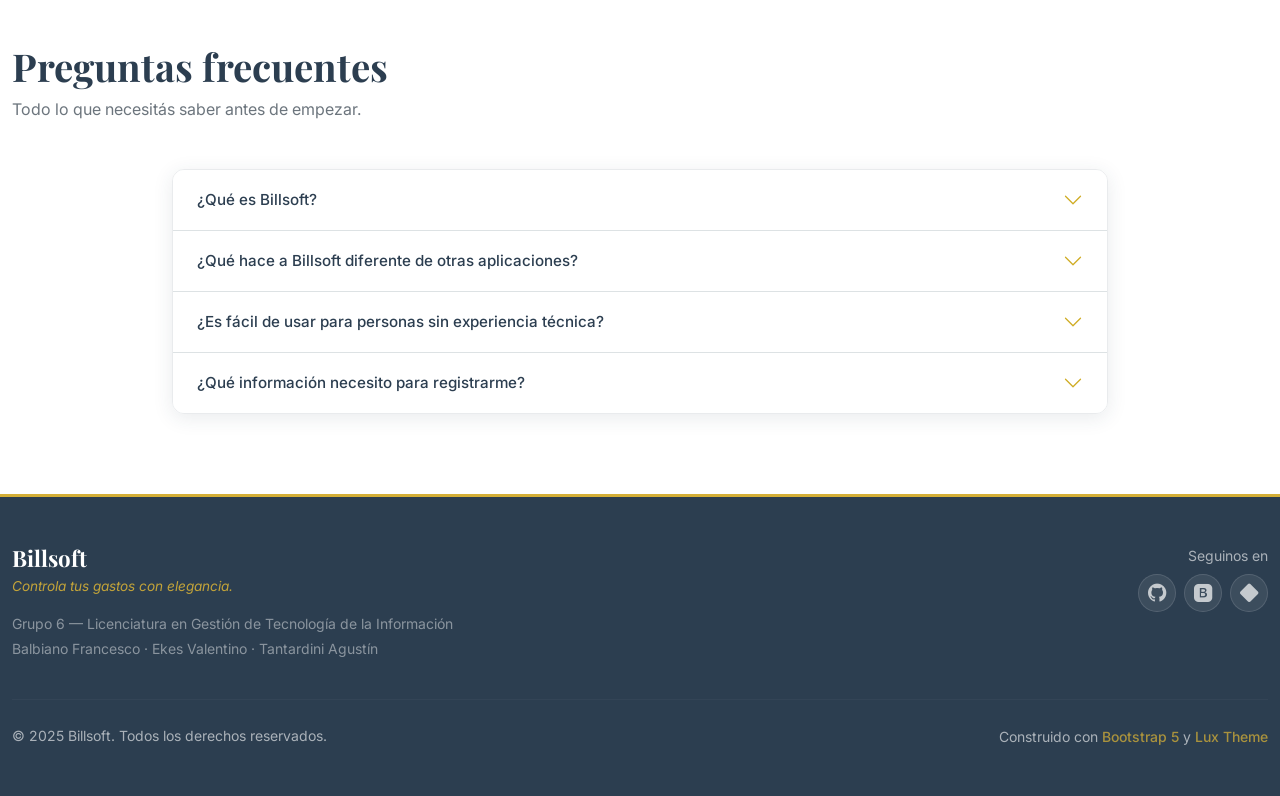
==== commit 7d7fa7a8: "Codigo implementado por claude (sin modificar) y logo blanco" ====
--- a/index.html
+++ b/index.html
@@ -1,27 +1,34 @@
 <!DOCTYPE html>
 <html lang="es">
 <head>
-    <meta charset="UTF-8">
-    <meta name="viewport" content="width=device-width, initial-scale=1.0">
-    <title>Inicio | Billsoft</title>
-
-    <!-- Bootstrap 5 | tema lux -->
-    <link href="assets/css/lux(BS5_theme)_bootstrap.min.css" rel="stylesheet">
-   <!-- CSS custom -->
-    <link rel="stylesheet" href="assets/css/styles_main.css">
-
+  <meta charset="UTF-8">
+  <meta name="viewport" content="width=device-width, initial-scale=1.0">
+  <title>Inicio | Billsoft</title>
+
+  <!-- Bootstrap 5 -->
+  <link href="https://cdn.jsdelivr.net/npm/bootstrap@5.3.8/dist/css/bootstrap.min.css" rel="stylesheet" integrity="sha384-sRIl4kxILFvY47J16cr9ZwB07vP4J8+LH7qKQnuqkuIAvNWLzeN8tE5YBujZqJLB" crossorigin="anonymous">
+  <!-- CSS Custom -->
+  <link rel="stylesheet" href="assets/css/styles_main.css">
 </head>
 <body>
 
-<nav class="navbar navbar-expand-lg py-2 bg-body-tertiary shadow fixed-top bg-dark" data-bs-theme="dark">
-  <div class="container-fluid">
-    <a class="navbar-brand d-flex align-items-center" href="#"><img src="assets/img/index/logo.svg" alt="Logo" width="50" height="50" class="d-inline-block align-text-top me-3">Billsoft</a>
-
-    <button class="navbar-toggler" type="button" data-bs-toggle="collapse" data-bs-target="#navbarSupportedContent" aria-controls="navbarSupportedContent" aria-expanded="false" aria-label="Toggle navigation">
+<!-- ===================== NAVBAR ===================== -->
+<nav class="navbar navbar-expand-lg navbar-dark bs-navbar fixed-top shadow-sm py-0" aria-label="Navegación principal">
+  <div class="container-fluid px-5">
+
+    <a class="navbar-brand d-flex align-items-center gap-2 py-2" href="#">
+      <img src="assets/img/index/logo.svg" alt="Logo Billsoft" width="40" height="40">
+      <span class="fw-bold fs-5 navbar-brand-text">Billsoft</span>
+    </a>
+
+    <button class="navbar-toggler border-0" type="button"
+            data-bs-toggle="collapse" data-bs-target="#navbarMain"
+            aria-controls="navbarMain" aria-expanded="false" aria-label="Abrir menú de navegación">
       <span class="navbar-toggler-icon"></span>
     </button>
-    <div class="collapse navbar-collapse" id="navbarSupportedContent">
-      <ul class="navbar-nav me-auto mb-2 mb-lg-0">
+
+    <div class="collapse navbar-collapse" id="navbarMain">
+      <ul class="navbar-nav me-auto mb-2 mb-lg-0 gap-lg-1">
         <li class="nav-item">
           <a class="nav-link active" aria-current="page" href="#inicio">Inicio</a>
         </li>
@@ -29,433 +36,525 @@
           <a class="nav-link" href="#">Sobre nosotros</a>
         </li>
         <li class="nav-item dropdown">
-          <a class="nav-link dropdown-toggle" href="#" role="button" data-bs-toggle="dropdown" aria-expanded="false">
+          <a class="nav-link dropdown-toggle" href="#" role="button"
+             data-bs-toggle="dropdown" aria-expanded="false">
             Documentación
           </a>
-          <ul class="dropdown-menu">
+          <ul class="dropdown-menu dropdown-menu-dark shadow border-0">
             <li><a class="dropdown-item" href="#">Doc 1</a></li>
-            <li><a class="dropdown-item" href="#">Doc 1</a></li>
-            <li><hr class="dropdown-divider"></li>
-            <li><a class="dropdown-item" href="#">Créditos (?</a></li>
+            <li><a class="dropdown-item" href="#">Doc 2</a></li>
+            <li><hr class="dropdown-divider opacity-25"></li>
+            <li><a class="dropdown-item" href="#">Créditos</a></li>
           </ul>
         </li>
       </ul>
-      
-      <!-- Botones registrarse e iniciar sesion -->
-      <div class="d-flex mt-3 mt-lg-0">
-        <a class="btn btn-outline-success me-2" type="button" href="seccion/registro.html">Regístrate gratis</a>
-        <a class="btn btn-sm btn-outline-secondary" type="button" href="seccion/login.html">Iniciar sesión</a>
-      </div>
-      
-    </div>
+
+      <div class="d-flex align-items-center gap-2 py-3 py-lg-0">
+        <a class="btn btn-accent px-4" href="seccion/registro.html">Regístrate gratis</a>
+        <a class="btn btn-outline-light btn-sm px-3" href="seccion/login.html">Iniciar sesión</a>
+      </div>
+    </div>
+
   </div>
 </nav>
 
 <main>
-  <section id="inicio" class="hero-section bg-dark text-light pt-5">
-    <div class="container-fluid">
-  
-      <div class="row align-items-center d-flex flex-wrap-reverse pt-5 px-5">
-        <div id="texto_hero" class="display-6 col-lg-7 my-5 pe-3 text-lg-start">
-            
-            <!-- Titulo y descripción Hero -->
-            <h1 class="text-light">Billsoft</h1>
-            <p class="fs-4">Lorem ipsum dolor sit amet consectetur, adipisicing elit. Omnis sed corrupti eius exercitationem eveniet esse, quidem culpa expedita nihil, illum non amet illo dolore pariatur nemo reprehenderit! Architecto, aspernatur molestiae.</p>
-            
-            <!-- Botones call to action -->
-            <div id="botones_call2action" class="d-flex flex-wrap justify-content-center justify-content-lg-start gap-3 mt-4">
-            <a href="seccion/IngresoGasto.html" class="btn bg-light p-3">Abrir demo</a>
-            <a href="seccion/registro.html" class="btn bg-light p-3">Regístrate gratis</a>
-            </div>
-        </div>
-        <div id="logo_Billsoft_hero" class="col-12 col-lg-5 d-flex justify-content-center my-5">
-        <img class="overflow-hidden" style="width: 300px; max-width: 100%;"src="assets/img/index/logo.svg" alt="">
-        </div>
-      </div>
-    </div>
-  </section>
-
-<!-- Tarjetas 3 simplas pasos -->
-<section id="3_simples_pasos">
+
+  <!-- ===================== HERO ===================== -->
+  <section id="inicio" class="hero-section" aria-labelledby="hero-titulo">
+    <div class="container-xxl">
+      <div class="row align-items-center flex-lg-row flex-column-reverse min-vh-100 pt-5">
+
+        <!-- Texto -->
+        <div class="col-12 col-lg-6 py-5 text-center text-lg-start">
+          <span class="hero-eyebrow d-inline-block mb-3">
+            <i class="bi bi-bar-chart-line-fill me-2"></i>Gestión financiera inteligente
+          </span>
+          <h1 id="hero-titulo" class="hero-title mb-4">
+            Controla tus gastos<br>con <em class="text-accent">elegancia</em>
+          </h1>
+          <p class="hero-subtitle mb-5">
+            Registra, categoriza y visualiza cada movimiento en segundos.
+            Billsoft transforma tus finanzas en información clara y accionable.
+          </p>
+          <div class="d-flex flex-wrap justify-content-center justify-content-lg-start gap-3">
+            <a href="seccion/IngresoGasto.html" class="btn btn-accent btn-lg px-5 py-3">
+              <i class="bi bi-play-circle me-2"></i>Abrir demo
+            </a>
+            <a href="seccion/registro.html" class="btn btn-outline-light btn-lg px-5 py-3">
+              Regístrate gratis
+            </a>
+          </div>
+        </div>
+
+        <!-- Logo / Imagen hero -->
+        <div class="col-10 col-sm-7 col-lg-5 mx-auto mx-lg-0 ms-lg-auto py-5">
+          <img class="img-fluid hero-logo-img " src="assets/img/index/logo.svg" alt="logo de Billsoft">
+        </div>
+
+      </div>
+    </div>
+  </section>
+
+  <!-- ===================== 3 PASOS ===================== -->
+  <section id="3_simples_pasos" class="section-light py-6" aria-labelledby="pasos-titulo">
+    <div class="container-xxl">
+
+      <div class="row justify-content-center mb-5">
+        <div class="col-12 col-md-8 text-center">
+          <h2 id="pasos-titulo" class="section-title">Controla tus finanzas en 3 simples pasos</h2>
+          <p class="section-subtitle">Sin complicaciones, sin tecnicismos. Solo claridad financiera.</p>
+        </div>
+      </div>
+
+      <div class="row g-4 justify-content-center">
+
+        <!-- Paso 1 -->
+        <div class="col-12 col-sm-6 col-lg-4">
+          <article class="card card-premium h-100">
+            <div class="card-body p-4">
+              <div class="step-icon mb-3">
+                <i class="bi bi-pencil-square"></i>
+              </div>
+              <h3 class="card-title h5 mb-3">Registra al instante</h3>
+              <hr class="card-divider my-3">
+              <p class="card-text text-muted">
+                Olvídate de perder el rastro de esos pequeños gastos diarios como el café o el transporte.
+                Anota cualquier movimiento en segundos, desde cualquier dispositivo.
+              </p>
+            </div>
+          </article>
+        </div>
+
+        <!-- Paso 2 -->
+        <div class="col-12 col-sm-6 col-lg-4">
+          <article class="card card-premium h-100">
+            <div class="card-body p-4">
+              <div class="step-icon mb-3">
+                <i class="bi bi-tags-fill"></i>
+              </div>
+              <h3 class="card-title h5 mb-3">Categoriza sin esfuerzo</h3>
+              <hr class="card-divider my-3">
+              <p class="card-text text-muted">
+                Clasifica tus gastos por categorías para identificar tus hábitos de consumo
+                y organizar tus ingresos con total claridad.
+              </p>
+            </div>
+          </article>
+        </div>
+
+        <!-- Paso 3 -->
+        <div class="col-12 col-sm-6 col-lg-4">
+          <article class="card card-premium h-100">
+            <div class="card-body p-4">
+              <div class="step-icon mb-3">
+                <i class="bi bi-graph-up-arrow"></i>
+              </div>
+              <h3 class="card-title h5 mb-3">Toma el control</h3>
+              <hr class="card-divider my-3">
+              <p class="card-text text-muted">
+                Visualiza tus gastos con una tabla simple e intuitiva.
+                Descubre cuánto gastaste, cuánto te queda y toma decisiones con confianza.
+              </p>
+            </div>
+          </article>
+        </div>
+
+      </div>
+    </div>
+  </section>
+
+  <!-- ===================== ¿POR QUÉ BILLSOFT? ===================== -->
+  <section id="porque_billsoft" class="section-white py-6" aria-labelledby="porque-titulo">
+    <div class="container-xxl">
+      <div class="row align-items-center g-5">
+
+        <!-- Imagen -->
+        <div class="col-12 col-lg-5">
+          <div class="porque-img-wrap">
+            <img class="img-fluid rounded-3 shadow" src="assets/img/index/porque_bs.jpg"
+                 alt="Persona gestionando sus finanzas con Billsoft">
+          </div>
+        </div>
+
+        <!-- Contenido -->
+        <div class="col-12 col-lg-7">
+          <h2 id="porque-titulo" class="section-title mb-2">¿Por qué Billsoft?</h2>
+          <p class="lead fw-normal text-muted mb-4">
+            Una manera más inteligente de manejar tu dinero.
+          </p>
+          <p class="mb-5">
+            Combinamos tecnología de vanguardia con un diseño centrado en el usuario para transformar
+            la forma en que gestionas tu empresa, permitiéndote tomar decisiones financieras con
+            total confianza y claridad.
+          </p>
+
+          <ul class="feature-list list-unstyled d-flex flex-column gap-4">
+            <li class="feature-item d-flex gap-3 align-items-start">
+              <div class="feature-icon flex-shrink-0">
+                <i class="bi bi-shield-lock-fill"></i>
+              </div>
+              <div>
+                <h4 class="h6 fw-bold mb-1">Seguridad y Confianza</h4>
+                <p class="text-muted mb-0">Protegemos tu información con los más altos estándares,
+                  garantizando que cada registro esté resguardado con la máxima privacidad.</p>
+              </div>
+            </li>
+            <li class="feature-item d-flex gap-3 align-items-start">
+              <div class="feature-icon flex-shrink-0">
+                <i class="bi bi-layout-text-window-reverse"></i>
+              </div>
+              <div>
+                <h4 class="h6 fw-bold mb-1">Enfoque en la Simplicidad</h4>
+                <p class="text-muted mb-0">Eliminamos la complejidad de las herramientas financieras
+                  tradicionales, ofreciendo una experiencia limpia que se adapta a tu ritmo de trabajo.</p>
+              </div>
+            </li>
+            <li class="feature-item d-flex gap-3 align-items-start">
+              <div class="feature-icon flex-shrink-0">
+                <i class="bi bi-headset"></i>
+              </div>
+              <div>
+                <h4 class="h6 fw-bold mb-1">Soporte Dedicado</h4>
+                <p class="text-muted mb-0">Nuestro equipo está disponible para guiarte en cada etapa
+                  y asegurar que saques el mayor provecho a la plataforma.</p>
+              </div>
+            </li>
+          </ul>
+        </div>
+
+      </div>
+    </div>
+  </section>
+
+  <!-- ===================== ESTADÍSTICAS ===================== -->
+  <section id="estadisticas" class="stats-section py-5" aria-label="Estadísticas de Billsoft">
+    <div class="container-xxl">
+      <div class="row g-0 text-center text-white">
+
+        <!-- Stat 1 -->
+        <div class="col-12 col-sm-6 col-lg-3">
+          <div class="stat-item">
+            <i class="bi bi-people-fill stat-icon mb-2"></i>
+            <h3 class="stat-number">+10.000</h3>
+            <p class="stat-label mb-0">Usuarios activos</p>
+          </div>
+        </div>
+
+        <!-- Stat 2 -->
+        <div class="col-12 col-sm-6 col-lg-3">
+          <div class="stat-item">
+            <i class="bi bi-clock-history stat-icon mb-2"></i>
+            <h3 class="stat-number">24/7</h3>
+            <p class="stat-label mb-0">Disponibilidad</p>
+          </div>
+        </div>
+
+        <!-- Stat 3 -->
+        <div class="col-12 col-sm-6 col-lg-3">
+          <div class="stat-item">
+            <i class="bi bi-shield-fill-check stat-icon mb-2"></i>
+            <h3 class="stat-number">100%</h3>
+            <p class="stat-label mb-0">Seguridad garantizada</p>
+          </div>
+        </div>
+
+        <!-- Stat 4 -->
+        <div class="col-12 col-sm-6 col-lg-3">
+          <div class="stat-item stat-item--last">
+            <i class="bi bi-speedometer stat-icon mb-2"></i>
+            <h3 class="stat-number">300%</h3>
+            <p class="stat-label mb-0">Más rápido que el papel</p>
+          </div>
+        </div>
+
+      </div>
+    </div>
+  </section>
+
+  <!-- ===================== RESEÑAS ===================== -->
+  <section id="reseñas" class="section-light py-6" aria-labelledby="resenas-titulo">
+    <div class="container-xxl">
+
+      <div class="row mb-5">
+        <div class="col-12 text-center">
+          <h2 id="resenas-titulo" class="section-title">Lo que dicen nuestros usuarios</h2>
+          <p class="section-subtitle">Opiniones reales de personas que ya controlan sus finanzas.</p>
+        </div>
+      </div>
+
+      <div class="row g-4 justify-content-center">
+
+        <!-- Reseña 1 -->
+        <div class="col-12 col-md-6 col-lg-4">
+          <article class="card card-review h-100">
+            <header class="card-header-review d-flex align-items-center gap-3 p-4 pb-0">
+              <img class="review-avatar rounded-circle flex-shrink-0"
+                   src="assets/img/index/reviews/juan_perez.avif"
+                   alt="Foto de perfil de Juan Pérez" width="52" height="52">
+              <div>
+                <h3 class="h6 fw-bold mb-0">Juan Pérez</h3>
+                <div class="star-rating" aria-label="5 de 5 estrellas">
+                  <i class="bi bi-star-fill" aria-hidden="true"></i>
+                  <i class="bi bi-star-fill" aria-hidden="true"></i>
+                  <i class="bi bi-star-fill" aria-hidden="true"></i>
+                  <i class="bi bi-star-fill" aria-hidden="true"></i>
+                  <i class="bi bi-star-fill" aria-hidden="true"></i>
+                </div>
+              </div>
+            </header>
+            <div class="card-body p-4">
+              <h4 class="h6 fw-semibold mb-2">Excelente servicio</h4>
+              <p class="card-text text-muted">
+                Esta página me simplificó la vida. En pocos minutos puedo ver todo lo que gasté
+                en el mes sin perder tiempo en planillas o cálculos. Es súper intuitiva y perfecta
+                para quienes necesitan algo rápido y claro.
+              </p>
+            </div>
+          </article>
+        </div>
+
+        <!-- Reseña 2 -->
+        <div class="col-12 col-md-6 col-lg-4">
+          <article class="card card-review h-100">
+            <header class="card-header-review d-flex align-items-center gap-3 p-4 pb-0">
+              <img class="review-avatar rounded-circle flex-shrink-0"
+                   src="assets/img/index/reviews/guillermo_franchella.avif"
+                   alt="Foto de perfil de Guillermo Franchella" width="52" height="52">
+              <div>
+                <h3 class="h6 fw-bold mb-0">Guillermo Franchella</h3>
+                <div class="star-rating" aria-label="5 de 5 estrellas">
+                  <i class="bi bi-star-fill" aria-hidden="true"></i>
+                  <i class="bi bi-star-fill" aria-hidden="true"></i>
+                  <i class="bi bi-star-fill" aria-hidden="true"></i>
+                  <i class="bi bi-star-fill" aria-hidden="true"></i>
+                  <i class="bi bi-star-fill" aria-hidden="true"></i>
+                </div>
+              </div>
+            </header>
+            <div class="card-body p-4">
+              <h4 class="h6 fw-semibold mb-2">Claridad total</h4>
+              <p class="card-text text-muted">
+                Nunca pensé que gestionar mis gastos podría ser tan simple. Billsoft me permite
+                tener todo ordenado sin esfuerzo. La categorización automática es lo mejor.
+              </p>
+            </div>
+          </article>
+        </div>
+
+        <!-- Reseña 3 -->
+        <div class="col-12 col-md-6 col-lg-4">
+          <article class="card card-review h-100">
+            <header class="card-header-review d-flex align-items-center gap-3 p-4 pb-0">
+              <img class="review-avatar rounded-circle flex-shrink-0"
+                   src="assets/img/index/reviews/ricardo_darin.avif"
+                   alt="Foto de perfil de Ricardo Darín" width="52" height="52">
+              <div>
+                <h3 class="h6 fw-bold mb-0">Ricardo Darín</h3>
+                <div class="star-rating" aria-label="5 de 5 estrellas">
+                  <i class="bi bi-star-fill" aria-hidden="true"></i>
+                  <i class="bi bi-star-fill" aria-hidden="true"></i>
+                  <i class="bi bi-star-fill" aria-hidden="true"></i>
+                  <i class="bi bi-star-fill" aria-hidden="true"></i>
+                  <i class="bi bi-star-fill" aria-hidden="true"></i>
+                </div>
+              </div>
+            </header>
+            <div class="card-body p-4">
+              <h4 class="h6 fw-semibold mb-2">Recomendado al 100%</h4>
+              <p class="card-text text-muted">
+                Esta página me simplificó la vida. En pocos minutos puedo ver todo lo que gasté
+                en el mes sin perder tiempo en planillas o cálculos. Es súper intuitiva y perfecta
+                para quienes trabajan mucho y necesitan algo rápido y claro.
+              </p>
+            </div>
+          </article>
+        </div>
+
+      </div>
+    </div>
+  </section>
+
+  <!-- ===================== CTA / INDECISO ===================== -->
+  <section id="indeciso" class="cta-section py-5" aria-labelledby="cta-titulo">
+    <div class="container-xxl">
+      <div class="row align-items-center gy-4">
+
+        <div class="col-12 col-lg-8 text-center text-lg-start">
+          <h2 id="cta-titulo" class="cta-title mb-2">¿Aún no te decides?</h2>
+          <p class="cta-subtitle mb-0">
+            Prueba la versión de demostración, totalmente gratis y sin necesidad de registrarte.
+          </p>
+        </div>
+
+        <div class="col-12 col-lg-4 d-flex justify-content-center justify-content-lg-end">
+          <a class="btn btn-cta-light btn-lg px-5 py-3" href="seccion/IngresoGasto.html">
+            <i class="bi bi-play-circle-fill me-2"></i>Demo gratuita
+          </a>
+        </div>
+
+      </div>
+    </div>
+  </section>
+
+  <!-- ===================== FAQ ===================== -->
+  <section id="faq" class="section-white py-6" aria-labelledby="faq-titulo">
+    <div class="container-xxl">
+
+      <div class="row mb-5">
+        <div class="col-12 col-md-8">
+          <h2 id="faq-titulo" class="section-title">Preguntas frecuentes</h2>
+          <p class="section-subtitle">Todo lo que necesitás saber antes de empezar.</p>
+        </div>
+      </div>
+
+      <div class="row justify-content-center">
+        <div class="col-12 col-lg-9">
+          <div class="accordion accordion-flush faq-accordion" id="faqAccordion">
+
+            <!-- Pregunta 1 -->
+            <div class="accordion-item faq-item">
+              <h3 class="accordion-header">
+                <button class="accordion-button collapsed faq-button" type="button"
+                        data-bs-toggle="collapse" data-bs-target="#faq1"
+                        aria-expanded="false" aria-controls="faq1">
+                  ¿Qué es Billsoft?
+                </button>
+              </h3>
+              <div id="faq1" class="accordion-collapse collapse" data-bs-parent="#faqAccordion">
+                <div class="accordion-body faq-body">
+                  Billsoft es una aplicación sencilla de seguimiento de gastos diseñada para ayudarte
+                  a gestionar tus finanzas personales de manera fácil y sin complicaciones.
+                </div>
+              </div>
+            </div>
+
+            <!-- Pregunta 2 -->
+            <div class="accordion-item faq-item">
+              <h3 class="accordion-header">
+                <button class="accordion-button collapsed faq-button" type="button"
+                        data-bs-toggle="collapse" data-bs-target="#faq2"
+                        aria-expanded="false" aria-controls="faq2">
+                  ¿Qué hace a Billsoft diferente de otras aplicaciones?
+                </button>
+              </h3>
+              <div id="faq2" class="accordion-collapse collapse" data-bs-parent="#faqAccordion">
+                <div class="accordion-body faq-body">
+                  A diferencia de otras opciones que pueden resultar abrumadoras, Billsoft ofrece una
+                  experiencia minimalista y sencilla. Nos enfocamos en el registro rápido y la visualización
+                  clara, eliminando distracciones innecesarias.
+                </div>
+              </div>
+            </div>
+
+            <!-- Pregunta 3 -->
+            <div class="accordion-item faq-item">
+              <h3 class="accordion-header">
+                <button class="accordion-button collapsed faq-button" type="button"
+                        data-bs-toggle="collapse" data-bs-target="#faq3"
+                        aria-expanded="false" aria-controls="faq3">
+                  ¿Es fácil de usar para personas sin experiencia técnica?
+                </button>
+              </h3>
+              <div id="faq3" class="accordion-collapse collapse" data-bs-parent="#faqAccordion">
+                <div class="accordion-body faq-body">
+                  Absolutamente. Billsoft fue diseñada con foco en la facilidad de uso. Detectamos que
+                  muchos usuarios abandonan otras apps por sus interfaces confusas, por eso la nuestra
+                  es limpia, con funcionalidad sencilla y navegación intuitiva.
+                </div>
+              </div>
+            </div>
+
+            <!-- Pregunta 4 -->
+            <div class="accordion-item faq-item">
+              <h3 class="accordion-header">
+                <button class="accordion-button collapsed faq-button" type="button"
+                        data-bs-toggle="collapse" data-bs-target="#faq4"
+                        aria-expanded="false" aria-controls="faq4">
+                  ¿Qué información necesito para registrarme?
+                </button>
+              </h3>
+              <div id="faq4" class="accordion-collapse collapse" data-bs-parent="#faqAccordion">
+                <div class="accordion-body faq-body">
+                  Solo necesitás completar un formulario con tu nombre, apellido, correo electrónico
+                  y contraseña. Si ya tenés cuenta, podés acceder rápidamente con tu correo y contraseña.
+                </div>
+              </div>
+            </div>
+
+          </div>
+        </div>
+      </div>
+
+    </div>
+  </section>
+
+</main>
+
+<!-- ===================== FOOTER ===================== -->
+<footer class="site-footer py-5" aria-label="Pie de página">
   <div class="container-xxl">
-    <div class="row justify-content-center p-3 gy-4">
-      <div class="col-12 text-center mt-5">
-        <h2>Controla tus finanzas en 3 simples pasos</h2>
-      </div>
-
-      <!-- Paso 1 -->
-      <div class="col-12 col-sm-6 col-lg-4">
-        <div class="card shadow-lg h-100">
-          <div class="card-body">
-            <h3 class="card-title fs-4">1. Registra al instante</h3>
-            <hr class="border-2 mx-4 my-3">
-            <p class="card-text px-4">Olvídate de perder el rastro de esos pequeños gastos diarios como el café o el transporte.
-              Con nuestra app, podrás anotar fácilmente cualquier movimiento en segundos.</p>
-          </div>
-        </div>
-      </div>
-
-      <!-- Paso 2 -->
-      <div class="col-12 col-sm-6 col-lg-4">
-        <div class="card shadow-lg h-100">
-          <div class="card-body">
-            <h3 class="card-title fs-4">2. Categoriza sin esfuerzo</h3>
-            <hr class="border-2 mx-4 my-3">
-            <p class="card-text px-4">Si no sabes en qué se va tu dinero, con nuestra app puedes clasificar tus gastos por
-              categorías para ayudarte a identificar tus hábitos de consumo y organizar tus ingresos</p>
-          </div>
-        </div>
-      </div>
-
-      <!-- Paso 3 -->
-      <div class="col-12 col-sm-6 col-lg-4">
-        <div class="card shadow-lg h-100">
-          <div class="card-body">
-            <h3 class="card-title fs-4">3. Toma el control</h3>
-            <hr class="border-2 mx-4 my-3">
-            <p class="card-text px-4">Visualiza tus gastos de forma clara con una tabla simple e intuitiva. 
-              Descubre cuánto gastaste, cuánto te queda y controla tus finanzas sin complicaciones.</p>
-          </div>
-        </div>
-      </div>
-
-    </div>
+    <div class="row gy-4 align-items-start">
+
+      <div class="col-12 col-md-6">
+        <h4 class="fw-bold footer-brand mb-1">Billsoft</h4>
+        <p class="footer-tagline mb-3">Controla tus gastos con elegancia.</p>
+        <p class="footer-credits opacity-75 small mb-1">
+          Grupo 6 — Licenciatura en Gestión de Tecnología de la Información
+        </p>
+        <p class="footer-credits opacity-75 small">
+          Balbiano Francesco · Ekes Valentino · Tantardini Agustín
+        </p>
+      </div>
+
+      <div class="col-12 col-md-6 d-flex flex-column align-items-md-end">
+        <p class="small opacity-75 mb-2">Seguinos en</p>
+        <div class="d-flex gap-2">
+          <a href="https://github.com/Mbalbiano/billsoft.github.io"
+             class="footer-icon-btn"
+             target="_blank" rel="noopener noreferrer"
+             aria-label="GitHub (abre en nueva pestaña)">
+            <i class="bi bi-github" aria-hidden="true"></i>
+          </a>
+          <a href="https://getbootstrap.com/"
+             class="footer-icon-btn"
+             target="_blank" rel="noopener noreferrer"
+             aria-label="Bootstrap (abre en nueva pestaña)">
+            <i class="bi bi-bootstrap-fill" aria-hidden="true"></i>
+          </a>
+          <a href="https://animate.style/"
+             class="footer-icon-btn"
+             target="_blank" rel="noopener noreferrer"
+             aria-label="Animate.css (abre en nueva pestaña)">
+            <i class="bi bi-diamond-fill" aria-hidden="true"></i>
+          </a>
+        </div>
+      </div>
+
+    </div>
+
+    <hr class="footer-divider my-4">
+
+    <div class="row align-items-center">
+      <div class="col-12 col-md-6 text-center text-md-start mb-2 mb-md-0">
+        <p class="small opacity-75 mb-0">© 2025 Billsoft. Todos los derechos reservados.</p>
+      </div>
+      <div class="col-12 col-md-6 text-center text-md-end">
+        <small class="opacity-75">
+          Construido con
+          <a href="https://getbootstrap.com" class="footer-link" target="_blank" rel="noopener noreferrer">Bootstrap 5</a>
+          y
+          <a href="https://bootswatch.com/lux/" class="footer-link" target="_blank" rel="noopener noreferrer">Lux Theme</a>
+        </small>
+      </div>
+    </div>
+
   </div>
-</section>
-
-<!-- ¿Porque Billsoft? -->
-<section id="porque_billsoft">
-<div
-  class="container-xxl">
-  <div
-    class="row justify-content-center g-5 my-5"
-  >
-  <div class="col-4 d-flex justify-content-center"><img class="overflow-hidden h-100" src="assets/img/index/porque_bs.jpg" alt=""></div>
-
-  <div class="col-6">
-    <div>
-    <h2>¿Porque Billsoft? <br> <strong>Una manera mas inteligente <br> de manejar tu dinero</strong></h2>
-    <p>Combinamos tecnología de vanguardia con un diseño centrado en el usuario para transformar la forma en que gestionas tu empresa, 
-      permitiéndote tomar decisiones financieras con total confianza y claridad.</p>
-    </div>
-
-    <div>
-      <ul>
-        <li>
-          <h4>Seguridad y Confianza</h4>
-          <p>Protegemos tu información con los más altos estándares, garantizando que cada registro esté resguardado con la máxima privacidad.</p>
-        </li>
-        <li>
-          <h4>Enfoque en la Simplicidad</h4>
-          <p>Eliminamos la complejidad de las herramientas financieras tradicionales, 
-            ofreciendo una experiencia limpia que se adapta a tu ritmo de trabajo, sin tecnicismos innecesarios.</p>
-        </li>
-        <li>
-          <h4>Soporte Dedicado</h4>
-          <p>Estamos contigo en cada etapa de tu crecimiento; nuestro equipo de expertos está disponible para guiarte y 
-            asegurar que saques el mayor provecho a nuestra plataforma.</p>
-        </li>
-      </ul>
-    </div>
-  </div>
-
-</div>
-</div>
-</section>
-
-<section id="estadisticas">
-  <div
-    class="container-fluid"
-  >
-<div
-      class="row justify-content-center align-items-center bg-warning g-2"
-    >
-    <!-- 1 | Users activos -->
-        
-        <div id="stat1" class="col-12 col-sm-6 col-lg-3 my-3 text-center border-end">
-          <div><i class="bi bi-person-fill fs-1"></i></div>
-          <div>
-          <h3>+10.000</h3>
-          <p>Usuarios activos</p>
-          </div>
-        </div>
-
-      <!-- 2 | Disponibilidad -->
-        <div id="stat1" class="col-12 col-sm-6 col-lg-3 my-3 text-center border-end">
-          <div><i class="bi bi-clock-history fs-1"></i></div>
-          <div>
-          <h3>24/7</h3>
-          <p>Disponibilidad</p>
-          </div>
-        </div>
-
-    <!-- 3 |  -->
-        <div id="stat1" class="col-12 col-sm-6 col-lg-3 my-3 text-center border-end">
-          <div><i class="bi bi-shield-fill-check fs-1"></i></div>
-          <div>
-          <h3>%100</h3>
-          <p>Seguridad grarantizada</p>
-          </div>
-          </div>
-        
-
-    <!-- 1 | Users activos -->
-        <div id="stat1" class="col-12 col-sm-6 col-lg-3 my-3 text-center border-end">
-          <div><i class="bi bi-speedometer fs-1"></i></div>
-          <div>
-          <h3>300%</h3>
-          <p>Más rapido que el papel</p>
-          </div>
-        </div>
-  </div>
-  </div>
-
-</section>
-
-
-<!-- RESEÑAS -->
-<section id="reseñas">
-<div
-  class="container-fluid my-5"
->
- <div class="row mb-4">
-    <div class="col-12 text-center">
-      <h2>Conozca las opiniones de nuestros usuarios</h2>
-    </div>
-  </div>
-    
-  <div class="row g-4 justify-content-center">
-
-
-    <article class="col-12 col-sm-4 col-lg-3">
-      <div class="card shadow h-100">
-      <header class="card-header d-flex align-items-center">
-        <img class="card-img overflow-hidden rounded-circle" style="width: 4rem;" src="assets/img/index/reviews/juan_perez.avif" alt="Foto de perfil de Juan Perez">
-        
-        <div class="d-flex flex-column ms-3">
-        <h3 class="fs-4 fw-bold ">Juan Perez</h3>
-        <span class="d-flex gap-1"><i class="bi bi-star-fill"></i><i class="bi bi-star-fill"></i><i class="bi bi-star-fill"></i><i class="bi bi-star-fill"></i><i class="bi bi-star-fill"></i></span>
-        </div>
-      </header>
-      <div class="card-body">
-        <h4 class="card-title">Excelente servicio</h4>
-        <p class="card-text">Esta página me simplificó la vida. En pocos minutos puedo ver todo lo que gasté
-           en el mes sin perder tiempo en planillas o cálculos. Es súper intuitiva y perfecta para quienes trabajan mucho y 
-           necesitan algo rápido y claro
-        </p>
-      </div>
-      </div>
-    </article>
-
-    <article class="col-12 col-sm-4 col-lg-3">
-      <div class="card shadow h-100">
-      <header class="card-header d-flex align-items-center">
-        <img class="card-img overflow-hidden rounded-circle" style="width: 4rem;" src="assets/img/index/reviews/guillermo_franchella.avif" alt="Foto de perfil de Guillermo Franchella">
-        
-        <div class="d-flex flex-column ms-3">
-        <h3 class="fs-4 fw-bold ">Guillermo Franchella</h3>
-        <span class="d-flex gap-1"><i class="bi bi-star-fill"></i><i class="bi bi-star-fill"></i><i class="bi bi-star-fill"></i><i class="bi bi-star-fill"></i><i class="bi bi-star-fill"></i></span>
-        </div>
-      </header>
-      <div class="card-body">
-        <h4 class="card-title">Excelente servicio</h4>
-        <p class="card-text">Esta página me simplificó la vida. En pocos minutos puedo ver todo lo que gasté
-           en el mes sin perder tiempo en planillas o cálculos. Es súper intuitiva y perfecta para quienes trabajan mucho y 
-           necesitan algo rápido y claro
-        </p>
-      </div>
-      </div>
-    </article>
-
-    <article class="col-12 col-sm-4 col-lg-3">
-      <div class="card shadow h-100">
-      <header class="card-header d-flex align-items-center">
-        <img class="card-img overflow-hidden rounded-circle" style="width: 4rem;" src="assets/img/index/reviews/ricardo_darin.avif" alt="Foto de perfil de Ricardo Darín">
-        
-        <div class="d-flex flex-column ms-3">
-        <h3 class="fs-4 fw-bold ">Ricardo Darín</h3>
-        <span class="d-flex gap-1"><i class="bi bi-star-fill"></i><i class="bi bi-star-fill"></i><i class="bi bi-star-fill"></i><i class="bi bi-star-fill"></i><i class="bi bi-star-fill"></i></span>
-        </div>
-      </header>
-      <div class="card-body">
-        <h4 class="card-title">Excelente servicio</h4>
-        <p class="card-text">Esta página me simplificó la vida. En pocos minutos puedo ver todo lo que gasté
-           en el mes sin perder tiempo en planillas o cálculos. Es súper intuitiva y perfecta para quienes trabajan mucho y 
-           necesitan algo rápido y claro
-        </p>
-      </div>
-      </div>
-    </article>
-  </div>
-  </div>
-</div>
-</section>
-
-<section id="indeciso">
-  <div
-    class="container-fluid bg-danger p-5"
-  >
-    <div
-      class="row justify-content-center align-items-center g-2 px-5"
-    >
-      <div class="col-12 col-sm-7 text-center text-sm-start">
-      <h2>¿Aun no te decides?</h2>
-      <p>Puedes probar una version de demostración, ¡totalmente gratis sin tener que registrarte!</p>
-      </div>
-      
-      <div class="col-12 col-sm-5 d-flex justify-content-sm-end justify-content-center">
-        <a class="btn bg-body-tertiary p-4 fs-3" href="seccion/IngresoGasto.html">Demo gratuita</a>
-      </div>
-    </div>
-    
-  </div>
-</section>
-
-<!-- FAQ -->
-<section id="faq">
-<div class="container-xxl py-4">
-
-  <div class="row mb-4">
-  <div class="col-12">
-  <h2 class="mb-2">Preguntas frecuentes</h2>
-  <div class="col-12">
-
-  <div class="p-4 card shadow contenido-index">
-  
-    <div class="accordion shadow-sm">
-      
-      <!-- Pregunta 1 -->
-      <div class="accordion-item">
-        <h2 class="accordion-header">
-          <button class="accordion-button collapsed" type="button" data-bs-toggle="collapse" data-bs-target="#collapse1" aria-expanded="false" aria-controls="collapse1">
-          1. ¿Qué es esto?
-        </button>
-       </h2>
-    <div id="collapse1" class="accordion-collapse collapse" data-bs-parent="#accordionExample">
-      <div class="accordion-body">
-      <P>Billsoft es una app sencilla de seguimiento de gastos diseñada para  es ayudarte a gestionar tus finanzas personales 
-        de manera fácil y sin complicaciones.</P>
-      </div>
-        </div>
-      </div>
-
-      <!-- Pregunta 2 -->
-      <div class="accordion-item">
-        <h2 class="accordion-header">
-          <button class="accordion-button collapsed" type="button" data-bs-toggle="collapse" data-bs-target="#collapse2" aria-expanded="false" aria-controls="collapse2">
-          2. ¿Qué hace a Billsoft diferente de otras aplicaciones de finanzas?
-        </button>
-       </h2>
-    <div id="collapse2" class="accordion-collapse collapse" data-bs-parent="#accordionExample">
-      <div class="accordion-body">
-      <P>A diferencia de otras opciones que pueden resultar abrumadoras, Billsoft ofrece una 
-        experiencia minimalista y sencilla. Nos enfocamos en lo que es realmente útil para usted: el registro rápido y 
-        la visualización clara, eliminando distracciones innecesarias</P>
-      </div>
-        </div>
-      </div>
-
-      <!-- Pregunta 3 -->
-      <div class="accordion-item">
-        <h2 class="accordion-header">
-          <button class="accordion-button collapsed" type="button" data-bs-toggle="collapse" data-bs-target="#collapse3" aria-expanded="false" aria-controls="collapse3">
-          3. ¿Es la plataforma fácil de usar para personas que no dominan la tecnología?
-        </button>
-       </h2>
-    <div id="collapse3" class="accordion-collapse collapse" data-bs-parent="#accordionExample">
-      <div class="accordion-body">
-      <P>Absolutamente. Billsoft ha sido diseñada enfocándose en la facilidad de uso. Durante nuestra investigación, 
-        detectamos que muchos usuarios abandonan otras apps por sus interfases confusas y complejas. Por lo que, nos centramos que la nuestra sea limpia, con 
-        funcionalidad sencilla y navegación intuitiva para evitar frustraciones..</P>
-      </div>
-        </div>
-      </div>
-
-      <!-- Pregunta 4 -->
-      <div class="accordion-item">
-        <h2 class="accordion-header">
-          <button class="accordion-button collapsed" type="button" data-bs-toggle="collapse" data-bs-target="#collapse4" aria-expanded="false" aria-controls="collapse4">
-          4. ¿Qué información necesito para registrarme?
-        </button>
-       </h2>
-    <div id="collapse4" class="accordion-collapse collapse" data-bs-parent="#accordionExample">
-      <div class="accordion-body">
-      <P>Para crear una cuenta, solo debes completar un formulario con tu nombre, apellido, correo electrónico y contraseña. 
-        Si ya tienes cuenta, puedes acceder rápidamente solo con tu correo y contraseña.</P>
-      </div>
-        </div>
-      </div>
-
-        </div>
-      </div>
-    </div>
-        </div>
-    </div>
-</div>
-</section>
-
-</main>
-
-<!-- FOOTER -->
-<footer class="footer bg-primary text-white py-5">
-    <div class="container-xxl">
-        <div class="row gy-4">
-            <div class="col-12">
-                <h4 class="fw-bold text-white mb-2">Billsoft</h4>
-                <p class="opacity-75 mb-0">
-                    Grupo 6 | Estudiantes de Licenciatura en Gestión de Tecnología de la Información.
-                </p>
-                <p class="opacity-75 mb-3">
-                    Integrantes: Balbiano Francesco, Ekes Valentino, Tantardini Agustin
-                </p>
-                <div class="d-flex gap-2">
-                    <a href="https://github.com/Mbalbiano/billsoft.github.io"
-                      class="btn footer-social-btn fs-3 p-1"
-                      target="_blank"
-                      aria-label="GitHub (abre en nueva pestaña)">
-                      <i class="bi bi-github" aria-hidden="true"></i>
-                    </a>
-                    <a href="https://getbootstrap.com/"
-                      class="btn footer-social-btn fs-3 p-1"
-                      target="_blank"
-                      aria-label="Bootstrap (abre en nueva pestaña)">
-                      <i class="bi bi-bootstrap-fill" aria-hidden="true"></i>
-                    </a>
-                    </a>
-                    <a href="https://animate.style/"
-                      class="btn footer-social-btn fs-3 p-1"
-                      target="_blank"
-                      aria-label="Animate.css (abre en nueva pestaña)">
-                      <i class="bi bi-diamond-fill" aria-hidden="true"></i>
-                  </a>
-                </div>
-            </div>
-        </div>
-        <!-- Línea divisoria y copyright -->
-        <hr class="border-1 opacity-25 my-4">
-        <div class="row align-items-center">
-            <div class="col-12 col-md-6 text-center text-md-start mb-2 mb-md-0">
-                <p class="opacity-75">
-                    © Billsoft. Todos los derechos reservados.
-                </p>
-            </div>
-            <div class="col-12 col-md-6 text-center text-md-end">
-                <small class="opacity-75">
-                    Construido con
-                    <a href="https://getbootstrap.com" class="text-success text-decoration-none fw-semibold"
-                       target="_blank">
-                       Bootstrap 5
-                    </a>
-                    y
-                    <a href="https://bootswatch.com/lux/" class="text-success text-decoration-none fw-semibold"
-                       target="_blank">
-                       Lux Theme
-                    </a>
-                </small>
-            </div>
-          </div>
-    </div>
 </footer>
-<script src="https://cdn.jsdelivr.net/npm/bootstrap@5.3.8/dist/js/bootstrap.bundle.min.js" integrity="sha384-FKyoEForCGlyvwx9Hj09JcYn3nv7wiPVlz7YYwJrWVcXK/BmnVDxM+D2scQbITxI" crossorigin="anonymous"></script>
+
+<!-- Bootstrap Bundle JS -->
+<script src="https://cdn.jsdelivr.net/npm/bootstrap@5.3.8/dist/js/bootstrap.bundle.min.js"
+        integrity="sha384-FKyoEForCGlyvwx9Hj09JcYn3nv7wiPVlz7YYwJrWVcXK/BmnVDxM+D2scQbITxI"
+        crossorigin="anonymous"></script>
 </body>
-</html>+</html>
--- a/assets/css/styles_main.css
+++ b/assets/css/styles_main.css
@@ -1,5 +1,529 @@
-@import url("https://cdn.jsdelivr.net/npm/bootstrap-icons@1.13.1/font/bootstrap-icons.min.css"); /* Iconos ce bootstrap */
+@import url("https://cdn.jsdelivr.net/npm/bootstrap-icons@1.13.1/font/bootstrap-icons.min.css"); /* Iconos de bootstrap */
 /* Iba a usar nerdfonts pero termine encontrando que estos iconos son mas adecuados ↑ */
+
+/* =============================================================
+   BILLSOFT — custom.css
+   Overrides sobre Lux (Bootstrap 5 Theme)
+   Moodboard: Formal · Elegante · Simple
+   Primario:   #2C3E50 (Azul Pizarra)
+   Secundario: #ECF0F1 (Gris Claro Suave)
+   Acento:     #D4AF37 (Dorado Metálico)
+   ============================================================= */
+
+/* ── 1. GOOGLE FONTS ─────────────────────────────────────── */
+@import url('https://fonts.googleapis.com/css2?family=Playfair+Display:ital,wght@0,400;0,600;0,700;1,400&family=Inter:wght@300;400;500;600&display=swap');
+
+/* ── 2. CUSTOM TOKENS ────────────────────────────────────── */
+:root {
+  --bs-primary:    #2C3E50;
+  --bs-body-bg:    #ECF0F1;
+  --bs-body-color: #2C3E50;
+
+  --color-primary:   #2C3E50;
+  --color-secondary: #ECF0F1;
+  --color-accent:    #D4AF37;
+  --color-accent-dark: #b8962e;
+  --color-white:     #FFFFFF;
+  --color-muted:     #6c757d;
+
+  --font-heading: 'Playfair Display', Georgia, serif;
+  --font-body:    'Inter', system-ui, sans-serif;
+
+  --shadow-card:  0 4px 20px rgba(44, 62, 80, 0.10);
+  --shadow-hover: 0 8px 30px rgba(44, 62, 80, 0.18);
+  --radius-card:  0.75rem;
+
+  --section-py:   5rem;
+}
+
+/* ── 3. BASE: TIPOGRAFÍA ─────────────────────────────────── */
+body {
+  font-family: var(--font-body);
+  background-color: var(--color-secondary);
+  color: var(--color-primary);
+  -webkit-font-smoothing: antialiased;
+}
+
+h1, h2, h3, h4, h5, h6 {
+  font-family: var(--font-heading);
+  color: var(--color-primary);
+  line-height: 1.2;
+}
+
+p, span, a, li, label, small, .card-text, .accordion-body {
+  font-family: var(--font-body);
+}
+
+/* Utilidad espaciado vertical para secciones */
+.py-6 {
+  padding-top: var(--section-py) !important;
+  padding-bottom: var(--section-py) !important;
+}
+
+/* ── 4. NAVBAR ────────────────────────────────────────────── */
+.bs-navbar {
+  background-color: var(--color-primary) !important;
+  border-bottom: 2px solid var(--color-accent);
+}
+
+.bs-navbar .navbar-brand-text {
+  font-family: var(--font-heading);
+  font-size: 1.3rem;
+  color: var(--color-white);
+  letter-spacing: 0.03em;
+}
+
+.bs-navbar .nav-link {
+  font-family: var(--font-body);
+  font-size: 0.9rem;
+  font-weight: 500;
+  color: rgba(255, 255, 255, 0.8);
+  padding: 0.5rem 0.9rem;
+  border-radius: 0.35rem;
+}
+
+.bs-navbar .nav-link:hover,
+.bs-navbar .nav-link.active {
+  color: var(--color-accent) !important;
+  background-color: rgba(212, 175, 55, 0.08);
+}
+
+/* Dropdown dark */
+.bs-navbar .dropdown-menu-dark {
+  background-color: #1a252f;
+  border: 1px solid rgba(212, 175, 55, 0.2);
+  border-radius: var(--radius-card);
+}
+
+.bs-navbar .dropdown-menu-dark .dropdown-item:hover {
+  background-color: rgba(212, 175, 55, 0.12);
+  color: var(--color-accent);
+}
+
+/* ── 5. BOTONES ──────────────────────────────────────────── */
+/* Botón dorado de acento */
+.btn-accent {
+  background-color: var(--color-accent);
+  color: var(--color-primary);
+  border: 2px solid var(--color-accent);
+  font-weight: 600;
+  font-family: var(--font-body);
+  letter-spacing: 0.03em;
+  border-radius: 0.45rem;
+}
+
+.btn-accent:hover,
+.btn-accent:focus {
+  background-color: var(--color-accent-dark);
+  border-color: var(--color-accent-dark);
+  color: var(--color-primary);
+  box-shadow: 0 4px 14px rgba(212, 175, 55, 0.4);
+  transform: translateY(-1px);
+}
+
+/* Botón CTA sobre fondo oscuro */
+.btn-cta-light {
+  background-color: var(--color-white);
+  color: var(--color-primary);
+  border: 2px solid var(--color-white);
+  font-weight: 600;
+  border-radius: 0.45rem;
+}
+
+.btn-cta-light:hover,
+.btn-cta-light:focus {
+  background-color: var(--color-accent);
+  border-color: var(--color-accent);
+  color: var(--color-primary);
+  transform: translateY(-1px);
+  box-shadow: 0 4px 14px rgba(212, 175, 55, 0.45);
+}
+
+/* ── 6. SECCIÓN HERO ─────────────────────────────────────── */
+.hero-section {
+  background-color: var(--color-primary);
+  background-image:
+    radial-gradient(ellipse at 80% 50%, rgba(212, 175, 55, 0.06) 0%, transparent 60%),
+    radial-gradient(ellipse at 20% 80%, rgba(255,255,255,0.03) 0%, transparent 50%);
+  color: var(--color-white);
+  overflow: hidden;
+}
+
+.hero-eyebrow {
+  font-family: var(--font-body);
+  font-size: 0.82rem;
+  font-weight: 600;
+  letter-spacing: 0.1em;
+  text-transform: uppercase;
+  color: var(--color-accent);
+  background-color: rgba(212, 175, 55, 0.12);
+  padding: 0.35rem 0.85rem;
+  border-radius: 2rem;
+  border: 1px solid rgba(212, 175, 55, 0.3);
+}
+
+.hero-title {
+  font-family: var(--font-heading);
+  font-size: clamp(2.4rem, 5vw, 3.8rem);
+  font-weight: 700;
+  color: var(--color-white);
+  line-height: 1.15;
+}
+
+.hero-title em {
+  font-style: italic;
+}
+
+.text-accent {
+  color: var(--color-accent) !important;
+}
+
+.hero-subtitle {
+  font-size: 1.1rem;
+  font-weight: 300;
+  color: rgba(255, 255, 255, 0.75);
+  max-width: 520px;
+  line-height: 1.7;
+}
+
+.hero-logo-img {
+  max-width: 480px;
+  filter: drop-shadow(0 20px 50px rgb(49, 49, 49));
+}
+
+/* ── 7. FONDOS DE SECCIÓN ────────────────────────────────── */
+.section-light {
+  background-color: var(--color-secondary);
+}
+
+.section-white {
+  background-color: var(--color-white);
+}
+
+/* Títulos y subtítulos de sección */
+.section-title {
+  font-family: var(--font-heading);
+  font-size: clamp(1.7rem, 3vw, 2.4rem);
+  font-weight: 700;
+  color: var(--color-primary);
+  margin-bottom: 0.5rem;
+}
+
+.section-subtitle {
+  font-size: 1rem;
+  color: var(--color-muted);
+  font-weight: 400;
+  margin-bottom: 0;
+}
+
+/* ── 8. TARJETAS PREMIUM (3 PASOS) ───────────────────────── */
+.card-premium {
+  background-color: var(--color-white);
+  border: 1px solid rgba(44, 62, 80, 0.08);
+  border-radius: var(--radius-card);
+  box-shadow: var(--shadow-card);
+}
+
+.card-premium:hover {
+  box-shadow: var(--shadow-hover);
+  transform: translateY(-4px);
+}
+
+.step-icon {
+  width: 52px;
+  height: 52px;
+  display: flex;
+  align-items: center;
+  justify-content: center;
+  border-radius: 50%;
+  background-color: rgba(212, 175, 55, 0.12);
+  border: 1.5px solid rgba(212, 175, 55, 0.35);
+  font-size: 1.5rem;
+  color: var(--color-accent);
+}
+
+.card-divider {
+  border: 0;
+  border-top: 1.5px solid rgba(44, 62, 80, 0.1);
+  margin-left: 0;
+  margin-right: 0;
+}
+
+/* ── 9. SECCIÓN ¿POR QUÉ BILLSOFT? ──────────────────────── */
+.porque-img-wrap {
+  position: relative;
+}
+
+.porque-img-wrap::before {
+  content: '';
+  position: absolute;
+  inset: -12px 12px 12px -12px;
+  border: 2px solid rgba(212, 175, 55, 0.3);
+  border-radius: var(--radius-card);
+  pointer-events: none;
+  z-index: 0;
+}
+
+.porque-img-wrap img {
+  position: relative;
+  z-index: 1;
+}
+
+/* Feature list (íconos + texto) */
+.feature-icon {
+  width: 44px;
+  height: 44px;
+  min-width: 44px;
+  display: flex;
+  align-items: center;
+  justify-content: center;
+  background-color: rgba(212, 175, 55, 0.1);
+  border: 1.5px solid rgba(212, 175, 55, 0.3);
+  border-radius: 0.5rem;
+  font-size: 1.2rem;
+  color: var(--color-accent);
+}
+
+.feature-item:hover .feature-icon {
+  background-color: var(--color-accent);
+  color: var(--color-primary);
+  border-color: var(--color-accent);
+}
+
+/* ── 10. SECCIÓN ESTADÍSTICAS ────────────────────────────── */
+.stats-section {
+  background-color: var(--color-primary);
+  border-top: 3px solid var(--color-accent);
+  border-bottom: 3px solid var(--color-accent);
+}
+
+.stat-item {
+  padding: 2.5rem 1rem;
+  border-right: 1px solid rgba(255, 255, 255, 0.1);
+}
+
+.stat-item--last {
+  border-right: none;
+}
+
+@media (max-width: 575.98px) {
+  .stat-item {
+    border-right: none;
+    border-bottom: 1px solid rgba(255, 255, 255, 0.1);
+  }
+  .stat-item--last {
+    border-bottom: none;
+  }
+}
+
+@media (min-width: 576px) and (max-width: 991.98px) {
+  /* 2 columnas en sm: quitar borde derecho del 2do y 4to */
+  .col-sm-6:nth-child(2) .stat-item,
+  .col-sm-6:nth-child(4) .stat-item {
+    border-right: none;
+  }
+}
+
+.stat-icon {
+  font-size: 2.2rem;
+  color: var(--color-accent);
+  display: block;
+}
+
+.stat-number {
+  font-family: var(--font-heading);
+  font-size: 2.6rem;
+  font-weight: 700;
+  color: var(--color-white);
+  margin: 0.2rem 0;
+  line-height: 1;
+}
+
+.stat-label {
+  font-size: 0.85rem;
+  font-weight: 400;
+  color: rgba(255, 255, 255, 0.65);
+  text-transform: uppercase;
+  letter-spacing: 0.06em;
+}
+
+/* ── 11. TARJETAS DE RESEÑAS ─────────────────────────────── */
+.card-review {
+  background-color: var(--color-white);
+  border: 1px solid rgba(44, 62, 80, 0.08);
+  border-radius: var(--radius-card);
+  box-shadow: var(--shadow-card);
+}
+
+.card-review:hover {
+  box-shadow: var(--shadow-hover);
+  transform: translateY(-4px);
+}
+
+.review-avatar {
+  width: 52px;
+  height: 52px;
+  object-fit: cover;
+  border: 2px solid rgba(212, 175, 55, 0.35);
+}
+
+.star-rating {
+  font-size: 0.8rem;
+  color: var(--color-accent);
+  display: flex;
+  gap: 2px;
+  margin-top: 2px;
+}
+
+/* ── 12. SECCIÓN CTA ─────────────────────────────────────── */
+.cta-section {
+  background-color: var(--color-primary);
+  background-image: linear-gradient(135deg,
+    var(--color-primary) 0%,
+    #1a252f 100%);
+  border-top: 3px solid var(--color-accent);
+}
+
+.cta-title {
+  font-family: var(--font-heading);
+  font-size: clamp(1.6rem, 3vw, 2.2rem);
+  color: var(--color-white);
+  margin-bottom: 0.5rem;
+}
+
+.cta-subtitle {
+  color: rgba(255, 255, 255, 0.7);
+  font-size: 1rem;
+  font-weight: 300;
+}
+
+/* ── 13. FAQ ACCORDION ───────────────────────────────────── */
+.faq-accordion {
+  border: 1px solid rgba(44, 62, 80, 0.1);
+  border-radius: var(--radius-card);
+  overflow: hidden;
+  box-shadow: var(--shadow-card);
+}
+
+.faq-item {
+  border: 0;
+  border-bottom: 1px solid rgba(44, 62, 80, 0.08);
+}
+
+.faq-item:last-child {
+  border-bottom: 0;
+}
+
+.faq-button {
+  font-family: var(--font-body);
+  font-weight: 500;
+  font-size: 0.95rem;
+  color: var(--color-primary);
+  background-color: var(--color-white);
+  padding: 1.25rem 1.5rem;
+}
+
+.faq-button:not(.collapsed) {
+  background-color: rgba(44, 62, 80, 0.03);
+  color: var(--color-primary);
+  box-shadow: none;
+}
+
+.faq-button:not(.collapsed)::after {
+  filter: none;
+}
+
+/* Reemplazar ícono de flecha con dorado */
+.faq-button::after {
+  filter: invert(72%) sepia(58%) saturate(500%) hue-rotate(10deg) brightness(90%);
+}
+
+.faq-body {
+  font-size: 0.93rem;
+  color: var(--color-muted);
+  background-color: rgba(236, 240, 241, 0.4);
+  padding: 1rem 1.5rem 1.25rem;
+  line-height: 1.7;
+}
+
+/* ── 14. FOOTER ──────────────────────────────────────────── */
+.site-footer {
+  background-color: var(--color-primary);
+  color: rgba(255, 255, 255, 0.8);
+  border-top: 3px solid var(--color-accent);
+}
+
+.footer-brand {
+  font-family: var(--font-heading);
+  font-size: 1.4rem;
+  color: var(--color-white);
+}
+
+.footer-tagline {
+  font-size: 0.85rem;
+  color: var(--color-accent);
+  font-style: italic;
+  opacity: 0.9;
+  margin-bottom: 0;
+}
+
+.footer-credits {
+  color: rgba(255, 255, 255, 0.6);
+}
+
+.footer-divider {
+  border-color: rgba(255, 255, 255, 0.12) !important;
+}
+
+.footer-link {
+  color: var(--color-accent);
+  text-decoration: none;
+  font-weight: 500;
+}
+
+.footer-link:hover {
+  color: var(--color-white);
+}
+
+.footer-icon-btn {
+  display: flex;
+  align-items: center;
+  justify-content: center;
+  width: 38px;
+  height: 38px;
+  border-radius: 50%;
+  background-color: rgba(255, 255, 255, 0.08);
+  color: rgba(255, 255, 255, 0.7);
+  font-size: 1.15rem;
+  text-decoration: none;
+  border: 1px solid rgba(255, 255, 255, 0.12);
+}
+
+.footer-icon-btn:hover {
+  background-color: var(--color-accent);
+  color: var(--color-primary);
+  border-color: var(--color-accent);
+  transform: translateY(-2px);
+}
+
+/* ── 15. RESPONSIVE: AJUSTES MÓVIL ─────────────────────── */
+@media (max-width: 575.98px) {
+  .hero-logo-img {
+    max-width: 220px;
+  }
+
+  .hero-title {
+    font-size: 2rem;
+  }
+
+  .stat-number {
+    font-size: 2rem;
+  }
+
+  .cta-title {
+    font-size: 1.5rem;
+  }
+}
 
 .bi-star-fill {
     color: #FFC500;
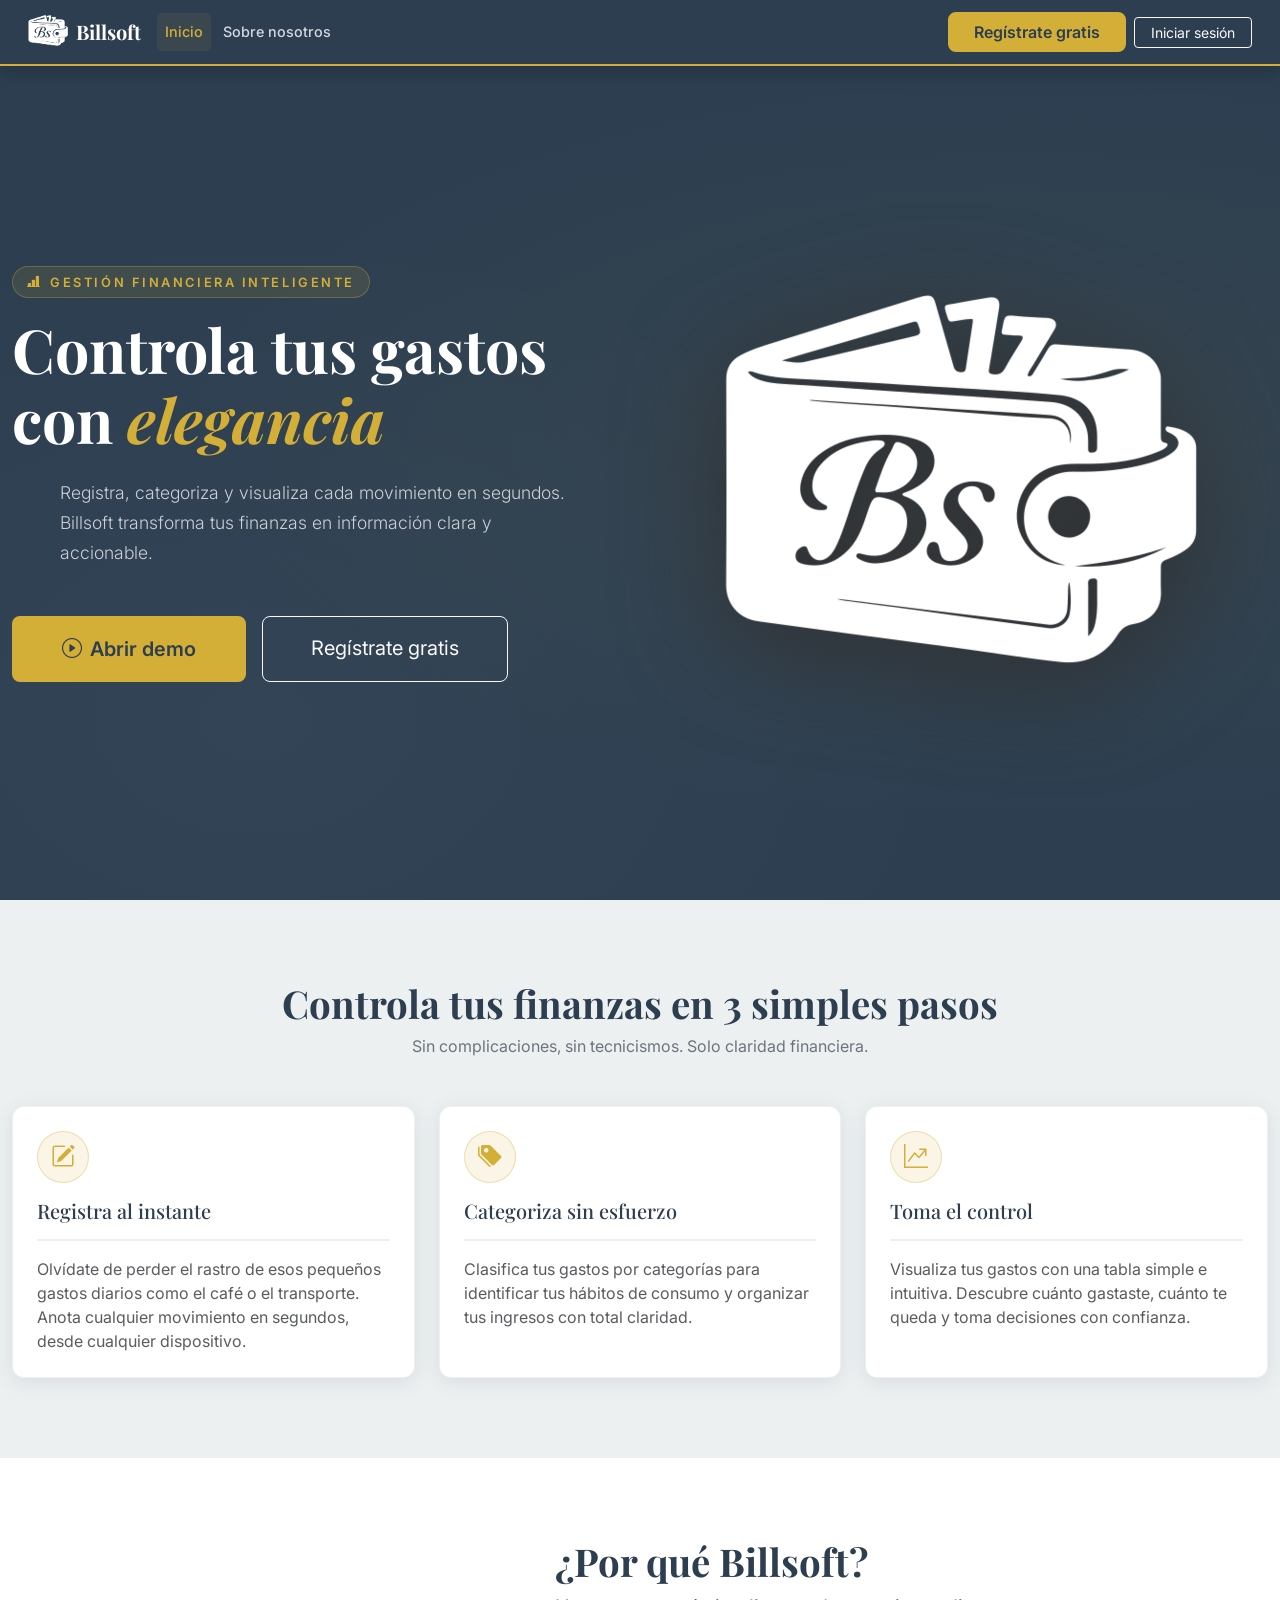
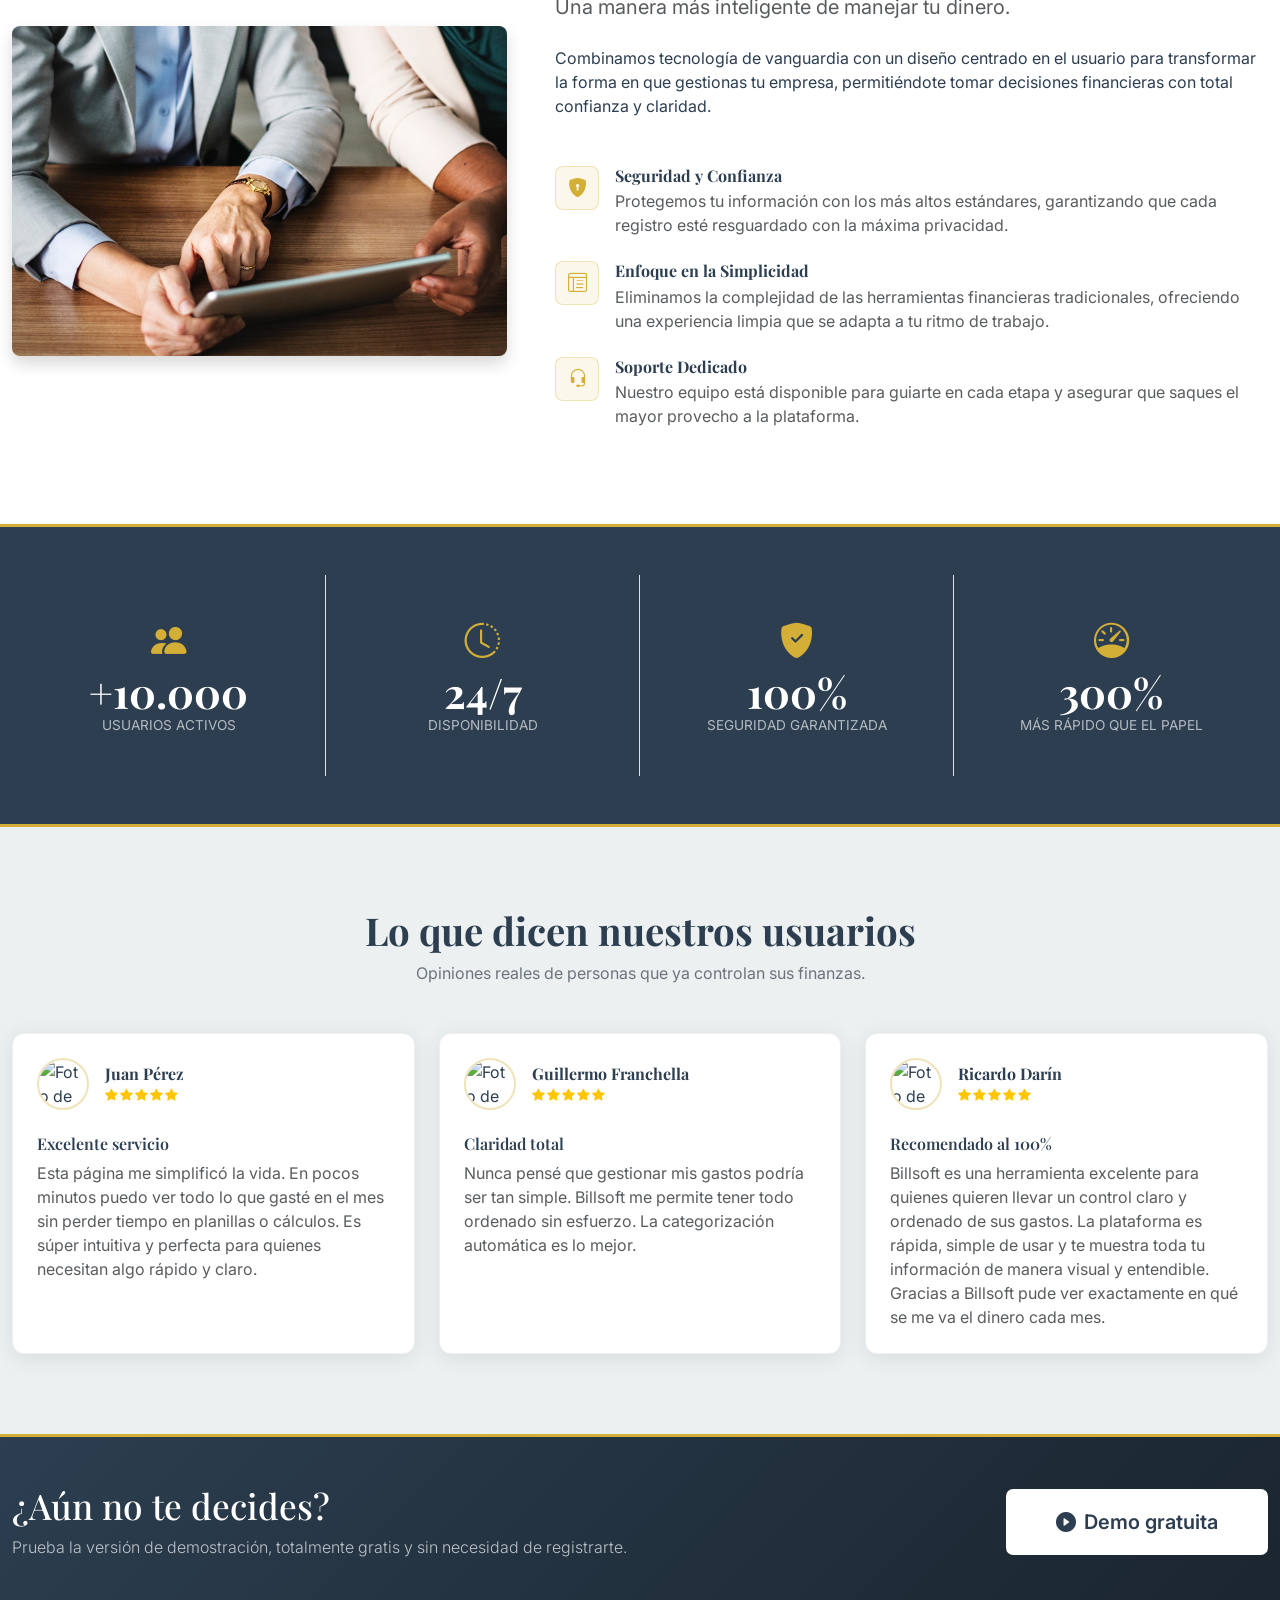
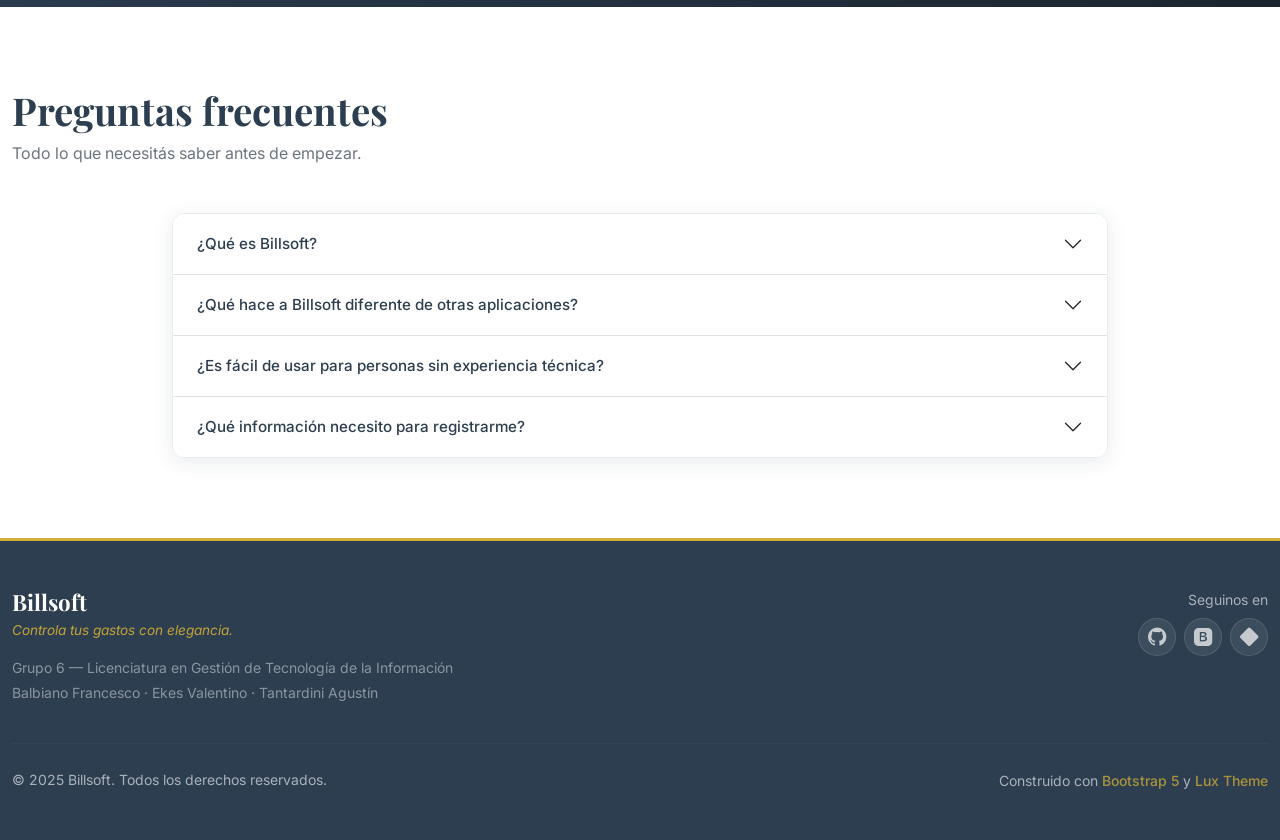
==== commit 01bb0c19: "Correccion padding de la tabla y adicion de gastos nuevos para generar scroll" ====
--- a/index.html
+++ b/index.html
@@ -1,560 +1,542 @@
 <!DOCTYPE html>
 <html lang="es">
+
 <head>
   <meta charset="UTF-8">
   <meta name="viewport" content="width=device-width, initial-scale=1.0">
   <title>Inicio | Billsoft</title>
 
   <!-- Bootstrap 5 -->
-  <link href="https://cdn.jsdelivr.net/npm/bootstrap@5.3.8/dist/css/bootstrap.min.css" rel="stylesheet" integrity="sha384-sRIl4kxILFvY47J16cr9ZwB07vP4J8+LH7qKQnuqkuIAvNWLzeN8tE5YBujZqJLB" crossorigin="anonymous">
+  <link href="https://cdn.jsdelivr.net/npm/bootstrap@5.3.8/dist/css/bootstrap.min.css" rel="stylesheet"
+    integrity="sha384-sRIl4kxILFvY47J16cr9ZwB07vP4J8+LH7qKQnuqkuIAvNWLzeN8tE5YBujZqJLB" crossorigin="anonymous">
   <!-- CSS Custom -->
   <link rel="stylesheet" href="assets/css/styles_main.css">
 </head>
+
 <body>
 
-<!-- ===================== NAVBAR ===================== -->
-<nav class="navbar navbar-expand-lg navbar-dark bs-navbar fixed-top shadow-sm py-0" aria-label="Navegación principal">
-  <div class="container-fluid px-5">
-
-    <a class="navbar-brand d-flex align-items-center gap-2 py-2" href="#">
-      <img src="assets/img/index/logo.svg" alt="Logo Billsoft" width="40" height="40">
-      <span class="fw-bold fs-5 navbar-brand-text">Billsoft</span>
-    </a>
-
-    <button class="navbar-toggler border-0" type="button"
-            data-bs-toggle="collapse" data-bs-target="#navbarMain"
-            aria-controls="navbarMain" aria-expanded="false" aria-label="Abrir menú de navegación">
-      <span class="navbar-toggler-icon"></span>
-    </button>
-
-    <div class="collapse navbar-collapse" id="navbarMain">
-      <ul class="navbar-nav me-auto mb-2 mb-lg-0 gap-lg-1">
-        <li class="nav-item">
-          <a class="nav-link active" aria-current="page" href="#inicio">Inicio</a>
-        </li>
-        <li class="nav-item">
-          <a class="nav-link" href="#">Sobre nosotros</a>
-        </li>
-        <li class="nav-item dropdown">
-          <a class="nav-link dropdown-toggle" href="#" role="button"
-             data-bs-toggle="dropdown" aria-expanded="false">
-            Documentación
-          </a>
-          <ul class="dropdown-menu dropdown-menu-dark shadow border-0">
-            <li><a class="dropdown-item" href="#">Doc 1</a></li>
-            <li><a class="dropdown-item" href="#">Doc 2</a></li>
-            <li><hr class="dropdown-divider opacity-25"></li>
-            <li><a class="dropdown-item" href="#">Créditos</a></li>
-          </ul>
-        </li>
-      </ul>
-
-      <div class="d-flex align-items-center gap-2 py-3 py-lg-0">
-        <a class="btn btn-accent px-4" href="seccion/registro.html">Regístrate gratis</a>
-        <a class="btn btn-outline-light btn-sm px-3" href="seccion/login.html">Iniciar sesión</a>
-      </div>
-    </div>
-
-  </div>
-</nav>
-
-<main>
-
-  <!-- ===================== HERO ===================== -->
-  <section id="inicio" class="hero-section" aria-labelledby="hero-titulo">
-    <div class="container-xxl">
-      <div class="row align-items-center flex-lg-row flex-column-reverse min-vh-100 pt-5">
-
-        <!-- Texto -->
-        <div class="col-12 col-lg-6 py-5 text-center text-lg-start">
-          <span class="hero-eyebrow d-inline-block mb-3">
-            <i class="bi bi-bar-chart-line-fill me-2"></i>Gestión financiera inteligente
-          </span>
-          <h1 id="hero-titulo" class="hero-title mb-4">
-            Controla tus gastos<br>con <em class="text-accent">elegancia</em>
-          </h1>
-          <p class="hero-subtitle mb-5">
-            Registra, categoriza y visualiza cada movimiento en segundos.
-            Billsoft transforma tus finanzas en información clara y accionable.
-          </p>
-          <div class="d-flex flex-wrap justify-content-center justify-content-lg-start gap-3">
-            <a href="seccion/IngresoGasto.html" class="btn btn-accent btn-lg px-5 py-3">
-              <i class="bi bi-play-circle me-2"></i>Abrir demo
-            </a>
-            <a href="seccion/registro.html" class="btn btn-outline-light btn-lg px-5 py-3">
-              Regístrate gratis
-            </a>
-          </div>
-        </div>
-
-        <!-- Logo / Imagen hero -->
-        <div class="col-10 col-sm-7 col-lg-5 mx-auto mx-lg-0 ms-lg-auto py-5">
-          <img class="img-fluid hero-logo-img " src="assets/img/index/logo.svg" alt="logo de Billsoft">
-        </div>
-
-      </div>
-    </div>
-  </section>
-
-  <!-- ===================== 3 PASOS ===================== -->
-  <section id="3_simples_pasos" class="section-light py-6" aria-labelledby="pasos-titulo">
-    <div class="container-xxl">
-
-      <div class="row justify-content-center mb-5">
-        <div class="col-12 col-md-8 text-center">
-          <h2 id="pasos-titulo" class="section-title">Controla tus finanzas en 3 simples pasos</h2>
-          <p class="section-subtitle">Sin complicaciones, sin tecnicismos. Solo claridad financiera.</p>
-        </div>
-      </div>
-
-      <div class="row g-4 justify-content-center">
-
-        <!-- Paso 1 -->
-        <div class="col-12 col-sm-6 col-lg-4">
-          <article class="card card-premium h-100">
-            <div class="card-body p-4">
-              <div class="step-icon mb-3">
-                <i class="bi bi-pencil-square"></i>
-              </div>
-              <h3 class="card-title h5 mb-3">Registra al instante</h3>
-              <hr class="card-divider my-3">
-              <p class="card-text text-muted">
-                Olvídate de perder el rastro de esos pequeños gastos diarios como el café o el transporte.
-                Anota cualquier movimiento en segundos, desde cualquier dispositivo.
-              </p>
-            </div>
-          </article>
-        </div>
-
-        <!-- Paso 2 -->
-        <div class="col-12 col-sm-6 col-lg-4">
-          <article class="card card-premium h-100">
-            <div class="card-body p-4">
-              <div class="step-icon mb-3">
-                <i class="bi bi-tags-fill"></i>
-              </div>
-              <h3 class="card-title h5 mb-3">Categoriza sin esfuerzo</h3>
-              <hr class="card-divider my-3">
-              <p class="card-text text-muted">
-                Clasifica tus gastos por categorías para identificar tus hábitos de consumo
-                y organizar tus ingresos con total claridad.
-              </p>
-            </div>
-          </article>
-        </div>
-
-        <!-- Paso 3 -->
-        <div class="col-12 col-sm-6 col-lg-4">
-          <article class="card card-premium h-100">
-            <div class="card-body p-4">
-              <div class="step-icon mb-3">
-                <i class="bi bi-graph-up-arrow"></i>
-              </div>
-              <h3 class="card-title h5 mb-3">Toma el control</h3>
-              <hr class="card-divider my-3">
-              <p class="card-text text-muted">
-                Visualiza tus gastos con una tabla simple e intuitiva.
-                Descubre cuánto gastaste, cuánto te queda y toma decisiones con confianza.
-              </p>
-            </div>
-          </article>
-        </div>
-
-      </div>
-    </div>
-  </section>
-
-  <!-- ===================== ¿POR QUÉ BILLSOFT? ===================== -->
-  <section id="porque_billsoft" class="section-white py-6" aria-labelledby="porque-titulo">
-    <div class="container-xxl">
-      <div class="row align-items-center g-5">
-
-        <!-- Imagen -->
-        <div class="col-12 col-lg-5">
-          <div class="porque-img-wrap">
-            <img class="img-fluid rounded-3 shadow" src="assets/img/index/porque_bs.jpg"
-                 alt="Persona gestionando sus finanzas con Billsoft">
-          </div>
-        </div>
-
-        <!-- Contenido -->
-        <div class="col-12 col-lg-7">
-          <h2 id="porque-titulo" class="section-title mb-2">¿Por qué Billsoft?</h2>
-          <p class="lead fw-normal text-muted mb-4">
-            Una manera más inteligente de manejar tu dinero.
-          </p>
-          <p class="mb-5">
-            Combinamos tecnología de vanguardia con un diseño centrado en el usuario para transformar
-            la forma en que gestionas tu empresa, permitiéndote tomar decisiones financieras con
-            total confianza y claridad.
-          </p>
-
-          <ul class="feature-list list-unstyled d-flex flex-column gap-4">
-            <li class="feature-item d-flex gap-3 align-items-start">
-              <div class="feature-icon flex-shrink-0">
-                <i class="bi bi-shield-lock-fill"></i>
-              </div>
-              <div>
-                <h4 class="h6 fw-bold mb-1">Seguridad y Confianza</h4>
-                <p class="text-muted mb-0">Protegemos tu información con los más altos estándares,
-                  garantizando que cada registro esté resguardado con la máxima privacidad.</p>
-              </div>
+  <!-- ===================== NAVBAR ===================== -->
+  <header>
+    <nav class="navbar navbar-expand-lg navbar-dark bs-navbar fixed-top shadow py-1 px-3" aria-label="Navegación principal">
+      <div class="container-fluid">
+
+        <a class="navbar-brand d-flex align-items-center gap-2 py-2" href="#">
+          <img src="assets/img/index/logo.svg" alt="Logo Billsoft" width="40" height="40">
+          <span class="fw-bold fs-5 navbar-brand-text">Billsoft</span>
+        </a>
+
+        <button class="navbar-toggler border-0" type="button" data-bs-toggle="collapse" data-bs-target="#navbarMain"
+          aria-controls="navbarMain" aria-expanded="false" aria-label="Abrir menú de navegación">
+          <span class="navbar-toggler-icon"></span>
+        </button>
+
+        <div class="collapse navbar-collapse" id="navbarMain">
+          <ul class="navbar-nav me-auto mb-2 mb-lg-0 gap-lg-1">
+            <li class="nav-item">
+              <a class="nav-link active" aria-current="page" href="#inicio">Inicio</a>
             </li>
-            <li class="feature-item d-flex gap-3 align-items-start">
-              <div class="feature-icon flex-shrink-0">
-                <i class="bi bi-layout-text-window-reverse"></i>
-              </div>
-              <div>
-                <h4 class="h6 fw-bold mb-1">Enfoque en la Simplicidad</h4>
-                <p class="text-muted mb-0">Eliminamos la complejidad de las herramientas financieras
-                  tradicionales, ofreciendo una experiencia limpia que se adapta a tu ritmo de trabajo.</p>
-              </div>
-            </li>
-            <li class="feature-item d-flex gap-3 align-items-start">
-              <div class="feature-icon flex-shrink-0">
-                <i class="bi bi-headset"></i>
-              </div>
-              <div>
-                <h4 class="h6 fw-bold mb-1">Soporte Dedicado</h4>
-                <p class="text-muted mb-0">Nuestro equipo está disponible para guiarte en cada etapa
-                  y asegurar que saques el mayor provecho a la plataforma.</p>
-              </div>
+            <li class="nav-item">
+              <a class="nav-link" href="seccion/SobreNosotros.html">Sobre nosotros</a>
             </li>
           </ul>
-        </div>
-
-      </div>
+
+          <div class="d-flex align-items-center gap-2 py-3 py-lg-0">
+            <a class="btn btn-accent px-4" href="seccion/registro.html" target="_blank">Regístrate gratis</a>
+            <a class="btn btn-outline-light btn-sm px-3" href="seccion/login.html" target="_blank">Iniciar sesión</a>
+          </div>
+        </div>
+
+      </div>
+    </nav>
+  </header>
+  <main>
+
+    <!-- ===================== HERO ===================== -->
+    <section id="inicio" class="hero-section" aria-labelledby="hero-titulo">
+      <div class="container-xxl">
+        <div class="row align-items-center flex-lg-row flex-column-reverse min-vh-100 pt-5">
+
+          <!-- Texto -->
+          <div class="col-12 col-lg-6 py-5 text-center text-lg-start">
+            <span class="hero-pill d-inline-block mb-3">
+              <i class="bi bi-bar-chart-line-fill me-2"></i>Gestión financiera inteligente
+            </span>
+            <h1 id="hero-titulo" class="hero-title mb-4">
+              Controla tus gastos<br>con <em class="text-accent">elegancia</em>
+            </h1>
+            <p class="hero-subtitle mx-auto mb-5">
+              Registra, categoriza y visualiza cada movimiento en segundos.
+              Billsoft transforma tus finanzas en información clara y accionable.
+            </p>
+
+            <div class="d-flex flex-wrap justify-content-center justify-content-lg-start gap-3">
+              <a href="seccion/IngresoGasto.html" class="btn btn-accent btn-lg px-5 py-3" target=blank_>
+                <i class="bi bi-play-circle me-2"></i>Abrir demo
+              </a>
+              <a href="seccion/registro.html" class="btn btn-outline-light btn-lg px-5 py-3" target=blank_>
+                Regístrate gratis
+              </a>
+            </div>
+          </div>
+
+          <!-- Logo / Imagen hero -->
+          <div class="col-10 col-sm-7 col-lg-5 mx-auto pt-5 d-flex justify-content-center">
+            <img class="img-fluid hero-logo-img " src="assets/img/index/logo.svg" alt="logo de Billsoft">
+          </div>
+
+        </div>
+      </div>
+    </section>
+
+    <!-- ===================== 3 PASOS ===================== -->
+    <section id="3_simples_pasos" class="section-light py-6" aria-labelledby="pasos-titulo">
+      <div class="container-xxl">
+
+        <div class="row justify-content-center mb-5">
+          <div class="col-12 col-md-8 text-center">
+            <h2 id="pasos-titulo" class="section-title">Controla tus finanzas en 3 simples pasos</h2>
+            <p class="section-subtitle">Sin complicaciones, sin tecnicismos. Solo claridad financiera.</p>
+          </div>
+        </div>
+
+        <div class="row g-4 justify-content-center">
+
+          <!-- Paso 1 -->
+          <div class="col-12 col-sm-6 col-lg-4">
+            <article class="card card-pasos h-100">
+              <div class="card-body p-4">
+                <div class="icono-pasos mb-3">
+                  <i class="bi bi-pencil-square"></i>
+                </div>
+                <h3 class="card-title h5 mb-3">Registra al instante</h3>
+                <hr class="card-divider my-3">
+                <p class="card-text text-muted">
+                  Olvídate de perder el rastro de esos pequeños gastos diarios como el café o el transporte.
+                  Anota cualquier movimiento en segundos, desde cualquier dispositivo.
+                </p>
+              </div>
+            </article>
+          </div>
+
+          <!-- Paso 2 -->
+          <div class="col-12 col-sm-6 col-lg-4">
+            <article class="card card-pasos h-100">
+              <div class="card-body p-4">
+                <div class="icono-pasos mb-3">
+                  <i class="bi bi-tags-fill"></i>
+                </div>
+                <h3 class="card-title h5 mb-3">Categoriza sin esfuerzo</h3>
+                <hr class="card-divider my-3">
+                <p class="card-text text-muted">
+                  Clasifica tus gastos por categorías para identificar tus hábitos de consumo
+                  y organizar tus ingresos con total claridad.
+                </p>
+              </div>
+            </article>
+          </div>
+
+          <!-- Paso 3 -->
+          <div class="col-12 col-sm-6 col-lg-4">
+            <article class="card card-pasos h-100">
+              <div class="card-body p-4">
+                <div class="icono-pasos mb-3">
+                  <i class="bi bi-graph-up-arrow"></i>
+                </div>
+                <h3 class="card-title h5 mb-3">Toma el control</h3>
+                <hr class="card-divider my-3">
+                <p class="card-text text-muted">
+                  Visualiza tus gastos con una tabla simple e intuitiva.
+                  Descubre cuánto gastaste, cuánto te queda y toma decisiones con confianza.
+                </p>
+              </div>
+            </article>
+          </div>
+
+        </div>
+      </div>
+    </section>
+
+    <!-- ===================== ¿POR QUÉ BILLSOFT? ===================== -->
+    <section id="porque_billsoft" class="section-white py-6" aria-labelledby="porque-titulo">
+      <div class="container-xxl">
+        <div class="row align-items-center g-5">
+
+          <!-- Imagen -->
+          <div class="col-12 col-lg-5">
+            <div>
+              <img class="img-fluid rounded-3 shadow" src="assets/img/index/porque_bs.jpg"
+                alt="Persona gestionando sus finanzas con Billsoft">
+            </div>
+          </div>
+
+          <!-- Contenido -->
+          <div class="col-12 col-lg-7">
+            <h2 id="porque-titulo" class="section-title mb-2">¿Por qué Billsoft?</h2>
+            <p class="lead fw-normal text-muted mb-4">
+              Una manera más inteligente de manejar tu dinero.
+            </p>
+            <p class="mb-5">
+              Combinamos tecnología de vanguardia con un diseño centrado en el usuario para transformar
+              la forma en que gestionas tu empresa, permitiéndote tomar decisiones financieras con
+              total confianza y claridad.
+            </p>
+
+            <ul class="feature-list list-unstyled d-flex flex-column gap-4">
+              <li class="feature-item d-flex gap-3 align-items-start">
+                <div class="feature-icon flex-shrink-0">
+                  <i class="bi bi-shield-lock-fill"></i>
+                </div>
+                <div>
+                  <h4 class="h6 fw-bold mb-1">Seguridad y Confianza</h4>
+                  <p class="text-muted mb-0">Protegemos tu información con los más altos estándares,
+                    garantizando que cada registro esté resguardado con la máxima privacidad.</p>
+                </div>
+              </li>
+              <li class="feature-item d-flex gap-3 align-items-start">
+                <div class="feature-icon flex-shrink-0">
+                  <i class="bi bi-layout-text-window-reverse"></i>
+                </div>
+                <div>
+                  <h4 class="h6 fw-bold mb-1">Enfoque en la Simplicidad</h4>
+                  <p class="text-muted mb-0">Eliminamos la complejidad de las herramientas financieras
+                    tradicionales, ofreciendo una experiencia limpia que se adapta a tu ritmo de trabajo.</p>
+                </div>
+              </li>
+              <li class="feature-item d-flex gap-3 align-items-start">
+                <div class="feature-icon flex-shrink-0">
+                  <i class="bi bi-headset"></i>
+                </div>
+                <div>
+                  <h4 class="h6 fw-bold mb-1">Soporte Dedicado</h4>
+                  <p class="text-muted mb-0">Nuestro equipo está disponible para guiarte en cada etapa
+                    y asegurar que saques el mayor provecho a la plataforma.</p>
+                </div>
+              </li>
+            </ul>
+          </div>
+
+        </div>
+      </div>
+    </section>
+
+    <!-- ===================== ESTADÍSTICAS ===================== -->
+    <section id="estadisticas" class="stats-section py-5" aria-label="Estadísticas de Billsoft">
+      <div class="container-xxl">
+        <div class="row g-0 text-center text-white">
+
+          <!-- Stat 1 -->
+          <div class="col-12 col-sm-6 col-lg-3">
+            <div class="stat-item border-end">
+              <i class="bi bi-people-fill stat-icon mb-2"></i>
+              <h3 class="stat-number">+10.000</h3>
+              <p class="stat-label mb-0">Usuarios activos</p>
+            </div>
+          </div>
+
+          <!-- Stat 2 -->
+          <div class="col-12 col-sm-6 col-lg-3">
+            <div class="stat-item border-end stat-mid">
+              <i class="bi bi-clock-history stat-icon mb-2"></i>
+              <h3 class="stat-number">24/7</h3>
+              <p class="stat-label mb-0">Disponibilidad</p>
+            </div>
+          </div>
+
+          <!-- Stat 3 -->
+          <div class="col-12 col-sm-6 col-lg-3">
+            <div class="stat-item border-end">
+              <i class="bi bi-shield-fill-check stat-icon mb-2"></i>
+              <h3 class="stat-number">100%</h3>
+              <p class="stat-label mb-0">Seguridad garantizada</p>
+            </div>
+          </div>
+
+          <!-- Stat 4 -->
+          <div class="col-12 col-sm-6 col-lg-3">
+            <div class="stat-item border-bottom-0">
+              <i class="bi bi-speedometer stat-icon mb-2"></i>
+              <h3 class="stat-number">300%</h3>
+              <p class="stat-label mb-0">Más rápido que el papel</p>
+            </div>
+          </div>
+
+        </div>
+      </div>
+    </section>
+
+    <!-- ===================== RESEÑAS ===================== -->
+    <section id="reseñas" class="section-light py-6" aria-labelledby="resenas-titulo">
+      <div class="container-xxl">
+
+        <div class="row mb-5">
+          <div class="col-12 text-center">
+            <h2 id="resenas-titulo" class="section-title">Lo que dicen nuestros usuarios</h2>
+            <p class="section-subtitle">Opiniones reales de personas que ya controlan sus finanzas.</p>
+          </div>
+        </div>
+
+        <div class="row g-4 justify-content-center">
+
+          <!-- Reseña 1 -->
+          <div class="col-12 col-md-6 col-lg-4">
+            <article class="card card-review h-100">
+              <header class="card-header-review d-flex align-items-center gap-3 p-4 pb-0">
+                <img class="review-avatar rounded-circle flex-shrink-0" src="assets/img/index/reviews/juan_perez.avif"
+                  alt="Foto de perfil de Juan Pérez" width="52" height="52">
+                <div>
+                  <h3 class="h6 fw-bold mb-0">Juan Pérez</h3>
+                  <div class="star-rating" aria-label="5 de 5 estrellas">
+                    <i class="bi bi-star-fill" aria-hidden="true"></i>
+                    <i class="bi bi-star-fill" aria-hidden="true"></i>
+                    <i class="bi bi-star-fill" aria-hidden="true"></i>
+                    <i class="bi bi-star-fill" aria-hidden="true"></i>
+                    <i class="bi bi-star-fill" aria-hidden="true"></i>
+                  </div>
+                </div>
+              </header>
+              <div class="card-body p-4">
+                <h4 class="h6 fw-semibold mb-2">Excelente servicio</h4>
+                <p class="card-text text-muted">
+                  Esta página me simplificó la vida. En pocos minutos puedo ver todo lo que gasté
+                  en el mes sin perder tiempo en planillas o cálculos. Es súper intuitiva y perfecta
+                  para quienes necesitan algo rápido y claro.
+                </p>
+              </div>
+            </article>
+          </div>
+
+          <!-- Reseña 2 -->
+          <div class="col-12 col-md-6 col-lg-4">
+            <article class="card card-review h-100">
+              <header class="card-header-review d-flex align-items-center gap-3 p-4 pb-0">
+                <img class="review-avatar rounded-circle flex-shrink-0"
+                  src="assets/img/index/reviews/guillermo_franchella.avif" alt="Foto de perfil de Guillermo Franchella"
+                  width="52" height="52">
+                <div>
+                  <h3 class="h6 fw-bold mb-0">Guillermo Franchella</h3>
+                  <div class="star-rating" aria-label="5 de 5 estrellas">
+                    <i class="bi bi-star-fill" aria-hidden="true"></i>
+                    <i class="bi bi-star-fill" aria-hidden="true"></i>
+                    <i class="bi bi-star-fill" aria-hidden="true"></i>
+                    <i class="bi bi-star-fill" aria-hidden="true"></i>
+                    <i class="bi bi-star-fill" aria-hidden="true"></i>
+                  </div>
+                </div>
+              </header>
+              <div class="card-body p-4">
+                <h4 class="h6 fw-semibold mb-2">Claridad total</h4>
+                <p class="card-text text-muted">
+                  Nunca pensé que gestionar mis gastos podría ser tan simple. Billsoft me permite
+                  tener todo ordenado sin esfuerzo. La categorización automática es lo mejor.
+                </p>
+              </div>
+            </article>
+          </div>
+
+          <!-- Reseña 3 -->
+          <div class="col-12 col-md-6 col-lg-4">
+            <article class="card card-review h-100">
+              <header class="card-header-review d-flex align-items-center gap-3 p-4 pb-0">
+                <img class="review-avatar rounded-circle flex-shrink-0"
+                  src="assets/img/index/reviews/ricardo_darin.avif" alt="Foto de perfil de Ricardo Darín" width="52"
+                  height="52">
+                <div>
+                  <h3 class="h6 fw-bold mb-0">Ricardo Darín</h3>
+                  <div class="star-rating" aria-label="5 de 5 estrellas">
+                    <i class="bi bi-star-fill" aria-hidden="true"></i>
+                    <i class="bi bi-star-fill" aria-hidden="true"></i>
+                    <i class="bi bi-star-fill" aria-hidden="true"></i>
+                    <i class="bi bi-star-fill" aria-hidden="true"></i>
+                    <i class="bi bi-star-fill" aria-hidden="true"></i>
+                  </div>
+                </div>
+              </header>
+              <div class="card-body p-4">
+                <h4 class="h6 fw-semibold mb-2">Recomendado al 100%</h4>
+                <p class="card-text text-muted">
+                  Billsoft es una herramienta excelente para quienes quieren llevar un control claro y ordenado de sus gastos. La plataforma es rápida, simple de usar y te muestra toda tu información de manera visual y entendible. Gracias a Billsoft pude ver exactamente en qué se me va el dinero cada mes.
+                </p>
+              </div>
+            </article>
+          </div>
+
+        </div>
+      </div>
+    </section>
+
+    <!-- ===================== Call 2 action / INDECISO ===================== -->
+    <section id="indeciso" class="c2a-section py-5" aria-labelledby="cta-titulo">
+      <div class="container-xxl">
+        <div class="row align-items-center gy-4">
+
+          <div class="col-12 col-lg-8 text-center text-lg-start">
+            <h2 id="c2a-titulo" class="c2a-title mb-2">¿Aún no te decides?</h2>
+            <p class="c2a-subtitle mb-0">
+              Prueba la versión de demostración, totalmente gratis y sin necesidad de registrarte.
+            </p>
+          </div>
+
+          <div class="col-12 col-lg-4 d-flex justify-content-center justify-content-lg-end">
+            <a class="btn btn-c2a-light btn-lg px-5 py-3" href="seccion/IngresoGasto.html">
+              <i class="bi bi-play-circle-fill me-2"></i>Demo gratuita
+            </a>
+          </div>
+
+        </div>
+      </div>
+    </section>
+
+    <!-- ===================== FAQ ===================== -->
+    <section id="faq" class="section-white py-6" aria-labelledby="faq-titulo">
+      <div class="container-xxl">
+
+        <div class="row mb-5">
+          <div class="col-12 col-md-8">
+            <h2 id="faq-titulo" class="section-title">Preguntas frecuentes</h2>
+            <p class="section-subtitle">Todo lo que necesitás saber antes de empezar.</p>
+          </div>
+        </div>
+
+        <div class="row justify-content-center">
+          <div class="col-12 col-lg-9">
+            <div class="accordion accordion-flush faq-accordion" id="faqAccordion">
+
+              <!-- Pregunta 1 -->
+              <div class="accordion-item faq-item">
+                <h3 class="accordion-header">
+                  <button class="accordion-button collapsed faq-button" type="button" data-bs-toggle="collapse"
+                    data-bs-target="#faq1" aria-expanded="false" aria-controls="faq1">
+                    ¿Qué es Billsoft?
+                  </button>
+                </h3>
+                <div id="faq1" class="accordion-collapse collapse" data-bs-parent="#faqAccordion">
+                  <div class="accordion-body faq-body">
+                    Billsoft es una aplicación sencilla de seguimiento de gastos diseñada para ayudarte
+                    a gestionar tus finanzas personales de manera fácil y sin complicaciones.
+                  </div>
+                </div>
+              </div>
+
+              <!-- Pregunta 2 -->
+              <div class="accordion-item faq-item">
+                <h3 class="accordion-header">
+                  <button class="accordion-button collapsed faq-button" type="button" data-bs-toggle="collapse"
+                    data-bs-target="#faq2" aria-expanded="false" aria-controls="faq2">
+                    ¿Qué hace a Billsoft diferente de otras aplicaciones?
+                  </button>
+                </h3>
+                <div id="faq2" class="accordion-collapse collapse" data-bs-parent="#faqAccordion">
+                  <div class="accordion-body faq-body">
+                    A diferencia de otras opciones que pueden resultar abrumadoras, Billsoft ofrece una
+                    experiencia minimalista y sencilla. Nos enfocamos en el registro rápido y la visualización
+                    clara, eliminando distracciones innecesarias.
+                  </div>
+                </div>
+              </div>
+
+              <!-- Pregunta 3 -->
+              <div class="accordion-item faq-item">
+                <h3 class="accordion-header">
+                  <button class="accordion-button collapsed faq-button" type="button" data-bs-toggle="collapse"
+                    data-bs-target="#faq3" aria-expanded="false" aria-controls="faq3">
+                    ¿Es fácil de usar para personas sin experiencia técnica?
+                  </button>
+                </h3>
+                <div id="faq3" class="accordion-collapse collapse" data-bs-parent="#faqAccordion">
+                  <div class="accordion-body faq-body">
+                    Absolutamente. Billsoft fue diseñada con foco en la facilidad de uso. Detectamos que
+                    muchos usuarios abandonan otras apps por sus interfaces confusas, por eso la nuestra
+                    es limpia, con funcionalidad sencilla y navegación intuitiva.
+                  </div>
+                </div>
+              </div>
+
+              <!-- Pregunta 4 -->
+              <div class="accordion-item faq-item">
+                <h3 class="accordion-header">
+                  <button class="accordion-button collapsed faq-button" type="button" data-bs-toggle="collapse"
+                    data-bs-target="#faq4" aria-expanded="false" aria-controls="faq4">
+                    ¿Qué información necesito para registrarme?
+                  </button>
+                </h3>
+                <div id="faq4" class="accordion-collapse collapse" data-bs-parent="#faqAccordion">
+                  <div class="accordion-body faq-body">
+                    Solo necesitás completar un formulario con tu nombre, apellido, correo electrónico
+                    y contraseña. Si ya tenés cuenta, podés acceder rápidamente con tu correo y contraseña.
+                  </div>
+                </div>
+              </div>
+
+            </div>
+          </div>
+        </div>
+
+      </div>
+    </section>
+
+  </main>
+
+  <!-- ===================== FOOTER ===================== -->
+  <footer class="site-footer py-5" aria-label="Pie de página">
+    <div class="container-xxl">
+      <div class="row gy-4 align-items-start">
+
+        <div class="col-12 col-md-6">
+          <h4 class="fw-bold footer-brand mb-1">Billsoft</h4>
+          <p class="footer-tagline mb-3">Controla tus gastos con elegancia.</p>
+          <p class="footer-credits opacity-75 small mb-1">
+            Grupo 6 — Licenciatura en Gestión de Tecnología de la Información
+          </p>
+          <p class="footer-credits opacity-75 small">
+            Balbiano Francesco · Ekes Valentino · Tantardini Agustín
+          </p>
+        </div>
+
+        <div class="col-12 col-md-6 d-flex flex-column align-items-md-end">
+          <p class="small opacity-75 mb-2">Seguinos en</p>
+          <div class="d-flex gap-2">
+            <a href="https://github.com/Mbalbiano/billsoft.github.io" class="footer-icon-btn" target="_blank"
+              rel="noopener noreferrer" aria-label="GitHub (abre en nueva pestaña)">
+              <i class="bi bi-github" aria-hidden="true"></i>
+            </a>
+            <a href="https://getbootstrap.com/" class="footer-icon-btn" target="_blank" rel="noopener noreferrer"
+              aria-label="Bootstrap (abre en nueva pestaña)">
+              <i class="bi bi-bootstrap-fill" aria-hidden="true"></i>
+            </a>
+            <a href="https://animate.style/" class="footer-icon-btn" target="_blank" rel="noopener noreferrer"
+              aria-label="Animate.css (abre en nueva pestaña)">
+              <i class="bi bi-diamond-fill" aria-hidden="true"></i>
+            </a>
+          </div>
+        </div>
+
+      </div>
+
+      <hr class="footer-divider my-4">
+
+      <div class="row align-items-center">
+        <div class="col-12 col-md-6 text-center text-md-start mb-2 mb-md-0">
+          <p class="small opacity-75 mb-0">© 2025 Billsoft. Todos los derechos reservados.</p>
+        </div>
+        <div class="col-12 col-md-6 text-center text-md-end">
+          <small class="opacity-75">
+            Construido con
+            <a href="https://getbootstrap.com" class="footer-link" target="_blank" rel="noopener noreferrer">Bootstrap
+              5</a>
+            y
+            <a href="https://bootswatch.com/lux/" class="footer-link" target="_blank" rel="noopener noreferrer">Lux
+              Theme</a>
+          </small>
+        </div>
+      </div>
+
     </div>
-  </section>
-
-  <!-- ===================== ESTADÍSTICAS ===================== -->
-  <section id="estadisticas" class="stats-section py-5" aria-label="Estadísticas de Billsoft">
-    <div class="container-xxl">
-      <div class="row g-0 text-center text-white">
-
-        <!-- Stat 1 -->
-        <div class="col-12 col-sm-6 col-lg-3">
-          <div class="stat-item">
-            <i class="bi bi-people-fill stat-icon mb-2"></i>
-            <h3 class="stat-number">+10.000</h3>
-            <p class="stat-label mb-0">Usuarios activos</p>
-          </div>
-        </div>
-
-        <!-- Stat 2 -->
-        <div class="col-12 col-sm-6 col-lg-3">
-          <div class="stat-item">
-            <i class="bi bi-clock-history stat-icon mb-2"></i>
-            <h3 class="stat-number">24/7</h3>
-            <p class="stat-label mb-0">Disponibilidad</p>
-          </div>
-        </div>
-
-        <!-- Stat 3 -->
-        <div class="col-12 col-sm-6 col-lg-3">
-          <div class="stat-item">
-            <i class="bi bi-shield-fill-check stat-icon mb-2"></i>
-            <h3 class="stat-number">100%</h3>
-            <p class="stat-label mb-0">Seguridad garantizada</p>
-          </div>
-        </div>
-
-        <!-- Stat 4 -->
-        <div class="col-12 col-sm-6 col-lg-3">
-          <div class="stat-item stat-item--last">
-            <i class="bi bi-speedometer stat-icon mb-2"></i>
-            <h3 class="stat-number">300%</h3>
-            <p class="stat-label mb-0">Más rápido que el papel</p>
-          </div>
-        </div>
-
-      </div>
-    </div>
-  </section>
-
-  <!-- ===================== RESEÑAS ===================== -->
-  <section id="reseñas" class="section-light py-6" aria-labelledby="resenas-titulo">
-    <div class="container-xxl">
-
-      <div class="row mb-5">
-        <div class="col-12 text-center">
-          <h2 id="resenas-titulo" class="section-title">Lo que dicen nuestros usuarios</h2>
-          <p class="section-subtitle">Opiniones reales de personas que ya controlan sus finanzas.</p>
-        </div>
-      </div>
-
-      <div class="row g-4 justify-content-center">
-
-        <!-- Reseña 1 -->
-        <div class="col-12 col-md-6 col-lg-4">
-          <article class="card card-review h-100">
-            <header class="card-header-review d-flex align-items-center gap-3 p-4 pb-0">
-              <img class="review-avatar rounded-circle flex-shrink-0"
-                   src="assets/img/index/reviews/juan_perez.avif"
-                   alt="Foto de perfil de Juan Pérez" width="52" height="52">
-              <div>
-                <h3 class="h6 fw-bold mb-0">Juan Pérez</h3>
-                <div class="star-rating" aria-label="5 de 5 estrellas">
-                  <i class="bi bi-star-fill" aria-hidden="true"></i>
-                  <i class="bi bi-star-fill" aria-hidden="true"></i>
-                  <i class="bi bi-star-fill" aria-hidden="true"></i>
-                  <i class="bi bi-star-fill" aria-hidden="true"></i>
-                  <i class="bi bi-star-fill" aria-hidden="true"></i>
-                </div>
-              </div>
-            </header>
-            <div class="card-body p-4">
-              <h4 class="h6 fw-semibold mb-2">Excelente servicio</h4>
-              <p class="card-text text-muted">
-                Esta página me simplificó la vida. En pocos minutos puedo ver todo lo que gasté
-                en el mes sin perder tiempo en planillas o cálculos. Es súper intuitiva y perfecta
-                para quienes necesitan algo rápido y claro.
-              </p>
-            </div>
-          </article>
-        </div>
-
-        <!-- Reseña 2 -->
-        <div class="col-12 col-md-6 col-lg-4">
-          <article class="card card-review h-100">
-            <header class="card-header-review d-flex align-items-center gap-3 p-4 pb-0">
-              <img class="review-avatar rounded-circle flex-shrink-0"
-                   src="assets/img/index/reviews/guillermo_franchella.avif"
-                   alt="Foto de perfil de Guillermo Franchella" width="52" height="52">
-              <div>
-                <h3 class="h6 fw-bold mb-0">Guillermo Franchella</h3>
-                <div class="star-rating" aria-label="5 de 5 estrellas">
-                  <i class="bi bi-star-fill" aria-hidden="true"></i>
-                  <i class="bi bi-star-fill" aria-hidden="true"></i>
-                  <i class="bi bi-star-fill" aria-hidden="true"></i>
-                  <i class="bi bi-star-fill" aria-hidden="true"></i>
-                  <i class="bi bi-star-fill" aria-hidden="true"></i>
-                </div>
-              </div>
-            </header>
-            <div class="card-body p-4">
-              <h4 class="h6 fw-semibold mb-2">Claridad total</h4>
-              <p class="card-text text-muted">
-                Nunca pensé que gestionar mis gastos podría ser tan simple. Billsoft me permite
-                tener todo ordenado sin esfuerzo. La categorización automática es lo mejor.
-              </p>
-            </div>
-          </article>
-        </div>
-
-        <!-- Reseña 3 -->
-        <div class="col-12 col-md-6 col-lg-4">
-          <article class="card card-review h-100">
-            <header class="card-header-review d-flex align-items-center gap-3 p-4 pb-0">
-              <img class="review-avatar rounded-circle flex-shrink-0"
-                   src="assets/img/index/reviews/ricardo_darin.avif"
-                   alt="Foto de perfil de Ricardo Darín" width="52" height="52">
-              <div>
-                <h3 class="h6 fw-bold mb-0">Ricardo Darín</h3>
-                <div class="star-rating" aria-label="5 de 5 estrellas">
-                  <i class="bi bi-star-fill" aria-hidden="true"></i>
-                  <i class="bi bi-star-fill" aria-hidden="true"></i>
-                  <i class="bi bi-star-fill" aria-hidden="true"></i>
-                  <i class="bi bi-star-fill" aria-hidden="true"></i>
-                  <i class="bi bi-star-fill" aria-hidden="true"></i>
-                </div>
-              </div>
-            </header>
-            <div class="card-body p-4">
-              <h4 class="h6 fw-semibold mb-2">Recomendado al 100%</h4>
-              <p class="card-text text-muted">
-                Esta página me simplificó la vida. En pocos minutos puedo ver todo lo que gasté
-                en el mes sin perder tiempo en planillas o cálculos. Es súper intuitiva y perfecta
-                para quienes trabajan mucho y necesitan algo rápido y claro.
-              </p>
-            </div>
-          </article>
-        </div>
-
-      </div>
-    </div>
-  </section>
-
-  <!-- ===================== CTA / INDECISO ===================== -->
-  <section id="indeciso" class="cta-section py-5" aria-labelledby="cta-titulo">
-    <div class="container-xxl">
-      <div class="row align-items-center gy-4">
-
-        <div class="col-12 col-lg-8 text-center text-lg-start">
-          <h2 id="cta-titulo" class="cta-title mb-2">¿Aún no te decides?</h2>
-          <p class="cta-subtitle mb-0">
-            Prueba la versión de demostración, totalmente gratis y sin necesidad de registrarte.
-          </p>
-        </div>
-
-        <div class="col-12 col-lg-4 d-flex justify-content-center justify-content-lg-end">
-          <a class="btn btn-cta-light btn-lg px-5 py-3" href="seccion/IngresoGasto.html">
-            <i class="bi bi-play-circle-fill me-2"></i>Demo gratuita
-          </a>
-        </div>
-
-      </div>
-    </div>
-  </section>
-
-  <!-- ===================== FAQ ===================== -->
-  <section id="faq" class="section-white py-6" aria-labelledby="faq-titulo">
-    <div class="container-xxl">
-
-      <div class="row mb-5">
-        <div class="col-12 col-md-8">
-          <h2 id="faq-titulo" class="section-title">Preguntas frecuentes</h2>
-          <p class="section-subtitle">Todo lo que necesitás saber antes de empezar.</p>
-        </div>
-      </div>
-
-      <div class="row justify-content-center">
-        <div class="col-12 col-lg-9">
-          <div class="accordion accordion-flush faq-accordion" id="faqAccordion">
-
-            <!-- Pregunta 1 -->
-            <div class="accordion-item faq-item">
-              <h3 class="accordion-header">
-                <button class="accordion-button collapsed faq-button" type="button"
-                        data-bs-toggle="collapse" data-bs-target="#faq1"
-                        aria-expanded="false" aria-controls="faq1">
-                  ¿Qué es Billsoft?
-                </button>
-              </h3>
-              <div id="faq1" class="accordion-collapse collapse" data-bs-parent="#faqAccordion">
-                <div class="accordion-body faq-body">
-                  Billsoft es una aplicación sencilla de seguimiento de gastos diseñada para ayudarte
-                  a gestionar tus finanzas personales de manera fácil y sin complicaciones.
-                </div>
-              </div>
-            </div>
-
-            <!-- Pregunta 2 -->
-            <div class="accordion-item faq-item">
-              <h3 class="accordion-header">
-                <button class="accordion-button collapsed faq-button" type="button"
-                        data-bs-toggle="collapse" data-bs-target="#faq2"
-                        aria-expanded="false" aria-controls="faq2">
-                  ¿Qué hace a Billsoft diferente de otras aplicaciones?
-                </button>
-              </h3>
-              <div id="faq2" class="accordion-collapse collapse" data-bs-parent="#faqAccordion">
-                <div class="accordion-body faq-body">
-                  A diferencia de otras opciones que pueden resultar abrumadoras, Billsoft ofrece una
-                  experiencia minimalista y sencilla. Nos enfocamos en el registro rápido y la visualización
-                  clara, eliminando distracciones innecesarias.
-                </div>
-              </div>
-            </div>
-
-            <!-- Pregunta 3 -->
-            <div class="accordion-item faq-item">
-              <h3 class="accordion-header">
-                <button class="accordion-button collapsed faq-button" type="button"
-                        data-bs-toggle="collapse" data-bs-target="#faq3"
-                        aria-expanded="false" aria-controls="faq3">
-                  ¿Es fácil de usar para personas sin experiencia técnica?
-                </button>
-              </h3>
-              <div id="faq3" class="accordion-collapse collapse" data-bs-parent="#faqAccordion">
-                <div class="accordion-body faq-body">
-                  Absolutamente. Billsoft fue diseñada con foco en la facilidad de uso. Detectamos que
-                  muchos usuarios abandonan otras apps por sus interfaces confusas, por eso la nuestra
-                  es limpia, con funcionalidad sencilla y navegación intuitiva.
-                </div>
-              </div>
-            </div>
-
-            <!-- Pregunta 4 -->
-            <div class="accordion-item faq-item">
-              <h3 class="accordion-header">
-                <button class="accordion-button collapsed faq-button" type="button"
-                        data-bs-toggle="collapse" data-bs-target="#faq4"
-                        aria-expanded="false" aria-controls="faq4">
-                  ¿Qué información necesito para registrarme?
-                </button>
-              </h3>
-              <div id="faq4" class="accordion-collapse collapse" data-bs-parent="#faqAccordion">
-                <div class="accordion-body faq-body">
-                  Solo necesitás completar un formulario con tu nombre, apellido, correo electrónico
-                  y contraseña. Si ya tenés cuenta, podés acceder rápidamente con tu correo y contraseña.
-                </div>
-              </div>
-            </div>
-
-          </div>
-        </div>
-      </div>
-
-    </div>
-  </section>
-
-</main>
-
-<!-- ===================== FOOTER ===================== -->
-<footer class="site-footer py-5" aria-label="Pie de página">
-  <div class="container-xxl">
-    <div class="row gy-4 align-items-start">
-
-      <div class="col-12 col-md-6">
-        <h4 class="fw-bold footer-brand mb-1">Billsoft</h4>
-        <p class="footer-tagline mb-3">Controla tus gastos con elegancia.</p>
-        <p class="footer-credits opacity-75 small mb-1">
-          Grupo 6 — Licenciatura en Gestión de Tecnología de la Información
-        </p>
-        <p class="footer-credits opacity-75 small">
-          Balbiano Francesco · Ekes Valentino · Tantardini Agustín
-        </p>
-      </div>
-
-      <div class="col-12 col-md-6 d-flex flex-column align-items-md-end">
-        <p class="small opacity-75 mb-2">Seguinos en</p>
-        <div class="d-flex gap-2">
-          <a href="https://github.com/Mbalbiano/billsoft.github.io"
-             class="footer-icon-btn"
-             target="_blank" rel="noopener noreferrer"
-             aria-label="GitHub (abre en nueva pestaña)">
-            <i class="bi bi-github" aria-hidden="true"></i>
-          </a>
-          <a href="https://getbootstrap.com/"
-             class="footer-icon-btn"
-             target="_blank" rel="noopener noreferrer"
-             aria-label="Bootstrap (abre en nueva pestaña)">
-            <i class="bi bi-bootstrap-fill" aria-hidden="true"></i>
-          </a>
-          <a href="https://animate.style/"
-             class="footer-icon-btn"
-             target="_blank" rel="noopener noreferrer"
-             aria-label="Animate.css (abre en nueva pestaña)">
-            <i class="bi bi-diamond-fill" aria-hidden="true"></i>
-          </a>
-        </div>
-      </div>
-
-    </div>
-
-    <hr class="footer-divider my-4">
-
-    <div class="row align-items-center">
-      <div class="col-12 col-md-6 text-center text-md-start mb-2 mb-md-0">
-        <p class="small opacity-75 mb-0">© 2025 Billsoft. Todos los derechos reservados.</p>
-      </div>
-      <div class="col-12 col-md-6 text-center text-md-end">
-        <small class="opacity-75">
-          Construido con
-          <a href="https://getbootstrap.com" class="footer-link" target="_blank" rel="noopener noreferrer">Bootstrap 5</a>
-          y
-          <a href="https://bootswatch.com/lux/" class="footer-link" target="_blank" rel="noopener noreferrer">Lux Theme</a>
-        </small>
-      </div>
-    </div>
-
-  </div>
-</footer>
-
-<!-- Bootstrap Bundle JS -->
-<script src="https://cdn.jsdelivr.net/npm/bootstrap@5.3.8/dist/js/bootstrap.bundle.min.js"
-        integrity="sha384-FKyoEForCGlyvwx9Hj09JcYn3nv7wiPVlz7YYwJrWVcXK/BmnVDxM+D2scQbITxI"
-        crossorigin="anonymous"></script>
+  </footer>
+
+  <!-- Bootstrap Bundle JS -->
+  <script src="https://cdn.jsdelivr.net/npm/bootstrap@5.3.8/dist/js/bootstrap.bundle.min.js"
+    integrity="sha384-FKyoEForCGlyvwx9Hj09JcYn3nv7wiPVlz7YYwJrWVcXK/BmnVDxM+D2scQbITxI"
+    crossorigin="anonymous"></script>
 </body>
-</html>
+
+</html>
--- a/assets/css/styles_main.css
+++ b/assets/css/styles_main.css
@@ -10,10 +10,10 @@
    Acento:     #D4AF37 (Dorado Metálico)
    ============================================================= */
 
-/* ── 1. GOOGLE FONTS ─────────────────────────────────────── */
+/* ── GOOGLE FONTS ── */
 @import url('https://fonts.googleapis.com/css2?family=Playfair+Display:ital,wght@0,400;0,600;0,700;1,400&family=Inter:wght@300;400;500;600&display=swap');
 
-/* ── 2. CUSTOM TOKENS ────────────────────────────────────── */
+/* -- VARIABLES GLOBALES (como en algoritmia) -- */
 :root {
   --bs-primary:    #2C3E50;
   --bs-body-bg:    #ECF0F1;
@@ -23,44 +23,54 @@
   --color-secondary: #ECF0F1;
   --color-accent:    #D4AF37;
   --color-accent-dark: #b8962e;
-  --color-white:     #FFFFFF;
   --color-muted:     #6c757d;
 
   --font-heading: 'Playfair Display', Georgia, serif;
   --font-body:    'Inter', system-ui, sans-serif;
 
+  /* Tarjetas */
   --shadow-card:  0 4px 20px rgba(44, 62, 80, 0.10);
   --shadow-hover: 0 8px 30px rgba(44, 62, 80, 0.18);
   --radius-card:  0.75rem;
 
   --section-py:   5rem;
-}
-
-/* ── 3. BASE: TIPOGRAFÍA ─────────────────────────────────── */
+
+
+}
+
+
+/* -- TIPOGRAFIA -- */
 body {
   font-family: var(--font-body);
   background-color: var(--color-secondary);
   color: var(--color-primary);
-  -webkit-font-smoothing: antialiased;
 }
 
 h1, h2, h3, h4, h5, h6 {
   font-family: var(--font-heading);
   color: var(--color-primary);
-  line-height: 1.2;
 }
 
 p, span, a, li, label, small, .card-text, .accordion-body {
   font-family: var(--font-body);
 }
 
-/* Utilidad espaciado vertical para secciones */
+/* Nivel extra de padding para las secciones*/
 .py-6 {
   padding-top: var(--section-py) !important;
   padding-bottom: var(--section-py) !important;
 }
 
-/* ── 4. NAVBAR ────────────────────────────────────────────── */
+.pb-6 {
+  padding-bottom: var(--section-py)
+}
+
+.my-6 {
+  margin-top: var(--section-py);
+  margin-bottom: var(--section-py);
+}
+
+/* -- 4. NAVBAR -- */
 .bs-navbar {
   background-color: var(--color-primary) !important;
   border-bottom: 2px solid var(--color-accent);
@@ -69,8 +79,7 @@
 .bs-navbar .navbar-brand-text {
   font-family: var(--font-heading);
   font-size: 1.3rem;
-  color: var(--color-white);
-  letter-spacing: 0.03em;
+  color: white;
 }
 
 .bs-navbar .nav-link {
@@ -82,25 +91,15 @@
   border-radius: 0.35rem;
 }
 
-.bs-navbar .nav-link:hover,
-.bs-navbar .nav-link.active {
-  color: var(--color-accent) !important;
-  background-color: rgba(212, 175, 55, 0.08);
-}
-
-/* Dropdown dark */
-.bs-navbar .dropdown-menu-dark {
-  background-color: #1a252f;
-  border: 1px solid rgba(212, 175, 55, 0.2);
+
+/* Dropdown nav */
+.bs-navbar .dropdown-menu-nav {
+  background-color: #24323f;
+  border: 1px solid rgba(228, 189, 60);
   border-radius: var(--radius-card);
 }
 
-.bs-navbar .dropdown-menu-dark .dropdown-item:hover {
-  background-color: rgba(212, 175, 55, 0.12);
-  color: var(--color-accent);
-}
-
-/* ── 5. BOTONES ──────────────────────────────────────────── */
+/* -- BOTONES -- */
 /* Botón dorado de acento */
 .btn-accent {
   background-color: var(--color-accent);
@@ -108,53 +107,37 @@
   border: 2px solid var(--color-accent);
   font-weight: 600;
   font-family: var(--font-body);
-  letter-spacing: 0.03em;
-  border-radius: 0.45rem;
-}
-
-.btn-accent:hover,
-.btn-accent:focus {
-  background-color: var(--color-accent-dark);
-  border-color: var(--color-accent-dark);
-  color: var(--color-primary);
-  box-shadow: 0 4px 14px rgba(212, 175, 55, 0.4);
-  transform: translateY(-1px);
-}
-
-/* Botón CTA sobre fondo oscuro */
-.btn-cta-light {
-  background-color: var(--color-white);
-  color: var(--color-primary);
-  border: 2px solid var(--color-white);
+  border-radius: 0.5rem;
+}
+
+/* Botón Call 2 action sobre fondo oscuro */
+.btn-c2a-light {
+  background-color: white;
+  color: var(--color-primary);
+  border: 2px solid white;
   font-weight: 600;
   border-radius: 0.45rem;
 }
 
-.btn-cta-light:hover,
-.btn-cta-light:focus {
-  background-color: var(--color-accent);
-  border-color: var(--color-accent);
-  color: var(--color-primary);
-  transform: translateY(-1px);
-  box-shadow: 0 4px 14px rgba(212, 175, 55, 0.45);
-}
-
-/* ── 6. SECCIÓN HERO ─────────────────────────────────────── */
+/* -- HERO-- */
 .hero-section {
   background-color: var(--color-primary);
   background-image:
     radial-gradient(ellipse at 80% 50%, rgba(212, 175, 55, 0.06) 0%, transparent 60%),
     radial-gradient(ellipse at 20% 80%, rgba(255,255,255,0.03) 0%, transparent 50%);
-  color: var(--color-white);
+  color: white;
   overflow: hidden;
 }
-
-.hero-eyebrow {
+/* Nota personal: los porcentajes despues del "at" controlan X e Y respectivamente,
+   los otros dos porcentajes manejan el radio, parecido a como lo hacen el
+  SFM o el mineimator*/
+
+.hero-pill {
   font-family: var(--font-body);
-  font-size: 0.82rem;
+  font-size: 0.8rem;
   font-weight: 600;
-  letter-spacing: 0.1em;
-  text-transform: uppercase;
+  letter-spacing: 0.2em;
+  text-transform: uppercase; /* Mayusculas, lo mismo que en algoritmia */
   color: var(--color-accent);
   background-color: rgba(212, 175, 55, 0.12);
   padding: 0.35rem 0.85rem;
@@ -164,9 +147,9 @@
 
 .hero-title {
   font-family: var(--font-heading);
-  font-size: clamp(2.4rem, 5vw, 3.8rem);
+  font-size: 3.8rem;
   font-weight: 700;
-  color: var(--color-white);
+  color: white;
   line-height: 1.15;
 }
 
@@ -197,13 +180,13 @@
 }
 
 .section-white {
-  background-color: var(--color-white);
+  background-color: white;
 }
 
 /* Títulos y subtítulos de sección */
 .section-title {
   font-family: var(--font-heading);
-  font-size: clamp(1.7rem, 3vw, 2.4rem);
+  font-size: 2.4rem;
   font-weight: 700;
   color: var(--color-primary);
   margin-bottom: 0.5rem;
@@ -216,20 +199,15 @@
   margin-bottom: 0;
 }
 
-/* ── 8. TARJETAS PREMIUM (3 PASOS) ───────────────────────── */
-.card-premium {
-  background-color: var(--color-white);
+/* -- TARJETAS 3 PASOS -- */
+.card-pasos {
+  background-color: white;
   border: 1px solid rgba(44, 62, 80, 0.08);
   border-radius: var(--radius-card);
   box-shadow: var(--shadow-card);
 }
 
-.card-premium:hover {
-  box-shadow: var(--shadow-hover);
-  transform: translateY(-4px);
-}
-
-.step-icon {
+.icono-pasos {
   width: 52px;
   height: 52px;
   display: flex;
@@ -243,33 +221,14 @@
 }
 
 .card-divider {
-  border: 0;
-  border-top: 1.5px solid rgba(44, 62, 80, 0.1);
+  border: 1.5px solid rgba(31, 43, 56, 0.3);
   margin-left: 0;
   margin-right: 0;
 }
 
-/* ── 9. SECCIÓN ¿POR QUÉ BILLSOFT? ──────────────────────── */
-.porque-img-wrap {
-  position: relative;
-}
-
-.porque-img-wrap::before {
-  content: '';
-  position: absolute;
-  inset: -12px 12px 12px -12px;
-  border: 2px solid rgba(212, 175, 55, 0.3);
-  border-radius: var(--radius-card);
-  pointer-events: none;
-  z-index: 0;
-}
-
-.porque-img-wrap img {
-  position: relative;
-  z-index: 1;
-}
-
-/* Feature list (íconos + texto) */
+/* -- ¿POR QUÉ BILLSOFT? -- */
+
+/* Iconos al lado del cuerpo del texto */
 .feature-icon {
   width: 44px;
   height: 44px;
@@ -284,13 +243,7 @@
   color: var(--color-accent);
 }
 
-.feature-item:hover .feature-icon {
-  background-color: var(--color-accent);
-  color: var(--color-primary);
-  border-color: var(--color-accent);
-}
-
-/* ── 10. SECCIÓN ESTADÍSTICAS ────────────────────────────── */
+/* -- STATS -- */
 .stats-section {
   background-color: var(--color-primary);
   border-top: 3px solid var(--color-accent);
@@ -299,42 +252,38 @@
 
 .stat-item {
   padding: 2.5rem 1rem;
-  border-right: 1px solid rgba(255, 255, 255, 0.1);
-}
-
-.stat-item--last {
-  border-right: none;
-}
-
-@media (max-width: 575.98px) {
+  border: rgba(255, 255, 255, 0.1);
+}
+
+
+/* Media queries para el manejo de las lineas en las distintas resoluciones */
+@media (max-width: 992px) {
+  .stat-mid {
+    border-right: none !important ;
+  }
+}
+
+@media (max-width: 576px) {
   .stat-item {
-    border-right: none;
-    border-bottom: 1px solid rgba(255, 255, 255, 0.1);
-  }
-  .stat-item--last {
-    border-bottom: none;
-  }
-}
-
-@media (min-width: 576px) and (max-width: 991.98px) {
-  /* 2 columnas en sm: quitar borde derecho del 2do y 4to */
-  .col-sm-6:nth-child(2) .stat-item,
-  .col-sm-6:nth-child(4) .stat-item {
-    border-right: none;
-  }
-}
+    border-right: none !important; 
+    border-bottom: 1px solid rgba(255, 255, 255)
+  }
+
+}
+/* No me gustaba los media queries de la ia, por lo que los reescribi; quedo
+   codigo spaghetti medio rebuscado (pero que aun asi me gusta mas).
+   Si queda tiempo tengo que acomodarlo */
 
 .stat-icon {
   font-size: 2.2rem;
   color: var(--color-accent);
-  display: block;
 }
 
 .stat-number {
   font-family: var(--font-heading);
   font-size: 2.6rem;
   font-weight: 700;
-  color: var(--color-white);
+  color: white;
   margin: 0.2rem 0;
   line-height: 1;
 }
@@ -343,65 +292,65 @@
   font-size: 0.85rem;
   font-weight: 400;
   color: rgba(255, 255, 255, 0.65);
-  text-transform: uppercase;
-  letter-spacing: 0.06em;
-}
-
-/* ── 11. TARJETAS DE RESEÑAS ─────────────────────────────── */
+  text-transform: uppercase; /* Mayusculas */
+}
+
+/* -- REVIEWS -- */
 .card-review {
-  background-color: var(--color-white);
+  background-color: white;
   border: 1px solid rgba(44, 62, 80, 0.08);
   border-radius: var(--radius-card);
   box-shadow: var(--shadow-card);
 }
 
-.card-review:hover {
-  box-shadow: var(--shadow-hover);
-  transform: translateY(-4px);
-}
-
 .review-avatar {
   width: 52px;
   height: 52px;
-  object-fit: cover;
   border: 2px solid rgba(212, 175, 55, 0.35);
 }
 
 .star-rating {
   font-size: 0.8rem;
-  color: var(--color-accent);
   display: flex;
   gap: 2px;
   margin-top: 2px;
 }
 
-/* ── 12. SECCIÓN CTA ─────────────────────────────────────── */
-.cta-section {
+.bi-star-fill { /* SVG de bootstrap icons (estrellas) */
+    color: #FFC500; 
+}
+
+/* -- Call 2 action -- */
+.c2a-section {
   background-color: var(--color-primary);
   background-image: linear-gradient(135deg,
     var(--color-primary) 0%,
     #1a252f 100%);
+  /* Gradiente similar al de FMHY o el hero; importante: radial != linear */
   border-top: 3px solid var(--color-accent);
 }
 
-.cta-title {
-  font-family: var(--font-heading);
-  font-size: clamp(1.6rem, 3vw, 2.2rem);
-  color: var(--color-white);
+.c2a-title {
+  font-family: var(--font-heading);
+  font-size: 2.2rem;
+  color: white;
   margin-bottom: 0.5rem;
 }
 
-.cta-subtitle {
+.c2a-subtitle {
   color: rgba(255, 255, 255, 0.7);
   font-size: 1rem;
   font-weight: 300;
 }
 
-/* ── 13. FAQ ACCORDION ───────────────────────────────────── */
+/* -- FAQ -- */
 .faq-accordion {
   border: 1px solid rgba(44, 62, 80, 0.1);
   border-radius: var(--radius-card);
-  overflow: hidden;
+  overflow: hidden; 
+  /* si se muestra el overflow, se pierden las esquinas redondeadas.
+  Podria hacerlo con Bs5, pero prefiero dejarlo como lo puso la ia por la variable
+  global de los bordes. Me resulta mas practico si hay que modificar el css y se logra lo mismo*/
   box-shadow: var(--shadow-card);
 }
 
@@ -419,23 +368,8 @@
   font-weight: 500;
   font-size: 0.95rem;
   color: var(--color-primary);
-  background-color: var(--color-white);
+  background-color: white;
   padding: 1.25rem 1.5rem;
-}
-
-.faq-button:not(.collapsed) {
-  background-color: rgba(44, 62, 80, 0.03);
-  color: var(--color-primary);
-  box-shadow: none;
-}
-
-.faq-button:not(.collapsed)::after {
-  filter: none;
-}
-
-/* Reemplazar ícono de flecha con dorado */
-.faq-button::after {
-  filter: invert(72%) sepia(58%) saturate(500%) hue-rotate(10deg) brightness(90%);
 }
 
 .faq-body {
@@ -446,7 +380,7 @@
   line-height: 1.7;
 }
 
-/* ── 14. FOOTER ──────────────────────────────────────────── */
+/* -- FOOTER -- */
 .site-footer {
   background-color: var(--color-primary);
   color: rgba(255, 255, 255, 0.8);
@@ -456,7 +390,7 @@
 .footer-brand {
   font-family: var(--font-heading);
   font-size: 1.4rem;
-  color: var(--color-white);
+  color: white;
 }
 
 .footer-tagline {
@@ -481,9 +415,6 @@
   font-weight: 500;
 }
 
-.footer-link:hover {
-  color: var(--color-white);
-}
 
 .footer-icon-btn {
   display: flex;
@@ -499,35 +430,142 @@
   border: 1px solid rgba(255, 255, 255, 0.12);
 }
 
+
+/* -- MEDIA QUERIES PARA MOBILE -- */
+@media (max-width: 576px) {
+  .hero-logo-img {
+    max-width: 220px;
+  }
+
+  .hero-title {
+    font-size: 2rem;
+  }
+
+  .stat-number {
+    font-size: 2rem;
+  }
+
+  .c2a-title {
+    font-size: 1.5rem;
+  }
+}
+
+@media (max-width: 768px) {
+  .tabla-mobile {
+    margin-bottom: 250px !important;
+  }
+}
+
+/* -- Nav Ingreso Gasto -- /  */
+.avatar-usr {
+  width: 40px;
+  height: 40px;
+  border: 0.15rem solid var(--color-accent);
+}
+
+.nombre-usr {
+  color: var(--color-secondary);
+  font-weight: 600;
+}
+
+.usr:hover {
+  color: var(--color-accent);
+}
+
+/* -- Tabla ingreso gasto -- */
+.tabla-gasto {
+  --bs-table-bg: var(--color-primary );
+  --bs-table-color: white;
+}
+
+.servicio {
+  background-color: grey;
+}
+
+.alquiler {
+  background-color: #9f327b;
+}
+
+.comida {
+  background-color: #ff7f1f;
+}
+
+.ropa {
+  background-color: #008374;
+}
+
+.vehiculo {
+ background-color: #f34235; 
+}
+
+.suscripciones {
+  background-color: #d3b72b;
+}
+
+.seguros {
+  background-color: #127bdc;
+}
+
+.otros {
+  background-color: #3c3c3c;
+}
+
+/* -- ANIMACIONES -- */
+/* Libreria usada: "Animate.css" (https://github.com/animate-css/animate.css), 
+   ademas de css pelado */
+
+.btn-accent:hover,
+.btn-accent:focus {
+  background-color: var(--color-accent-dark);
+  border-color: var(--color-accent-dark);
+  color: var(--color-primary);
+  box-shadow: 0 4px 14px rgba(212, 175, 55, 0.4);
+  transform: translateY(-2px);
+}
+
+.btn-c2a-light:hover,
+.btn-c2a-light:focus {
+  background-color: var(--color-accent);
+  border-color: var(--color-accent);
+  color: var(--color-primary);
+  transform: translateY(-1px);
+  box-shadow: 0 4px 14px rgba(212, 175, 55, 0.45);
+}
+
+.bs-navbar .nav-link:hover,
+.bs-navbar .nav-link.active {
+  color: var(--color-accent) !important;
+  background-color: rgba(212, 175, 55, 0.08);
+}
+
+.bs-navbar .dropdown-menu-nav .dropdown-item:hover {
+  background-color: rgba(212, 175, 55, 0.12);
+  color: var(--color-accent);
+}
+
+.card-pasos:hover {
+  box-shadow: var(--shadow-hover);
+  transform: translateY(-5px);
+}
+
+.feature-item:hover .feature-icon {
+  background-color: var(--color-accent);
+  color: var(--color-primary);
+  border-color: var(--color-accent);
+}
+
+.card-review:hover {
+  box-shadow: var(--shadow-hover);
+  transform: translateY(-4px);
+}
+
+.footer-link:hover {
+  color: white;
+}
+
 .footer-icon-btn:hover {
   background-color: var(--color-accent);
   color: var(--color-primary);
   border-color: var(--color-accent);
   transform: translateY(-2px);
 }
-
-/* ── 15. RESPONSIVE: AJUSTES MÓVIL ─────────────────────── */
-@media (max-width: 575.98px) {
-  .hero-logo-img {
-    max-width: 220px;
-  }
-
-  .hero-title {
-    font-size: 2rem;
-  }
-
-  .stat-number {
-    font-size: 2rem;
-  }
-
-  .cta-title {
-    font-size: 1.5rem;
-  }
-}
-
-.bi-star-fill {
-    color: #FFC500;
-}
-
-/* ANIMACIONES */
-/* Libreria usada: "Animate.css" (https://github.com/animate-css/animate.css) */
